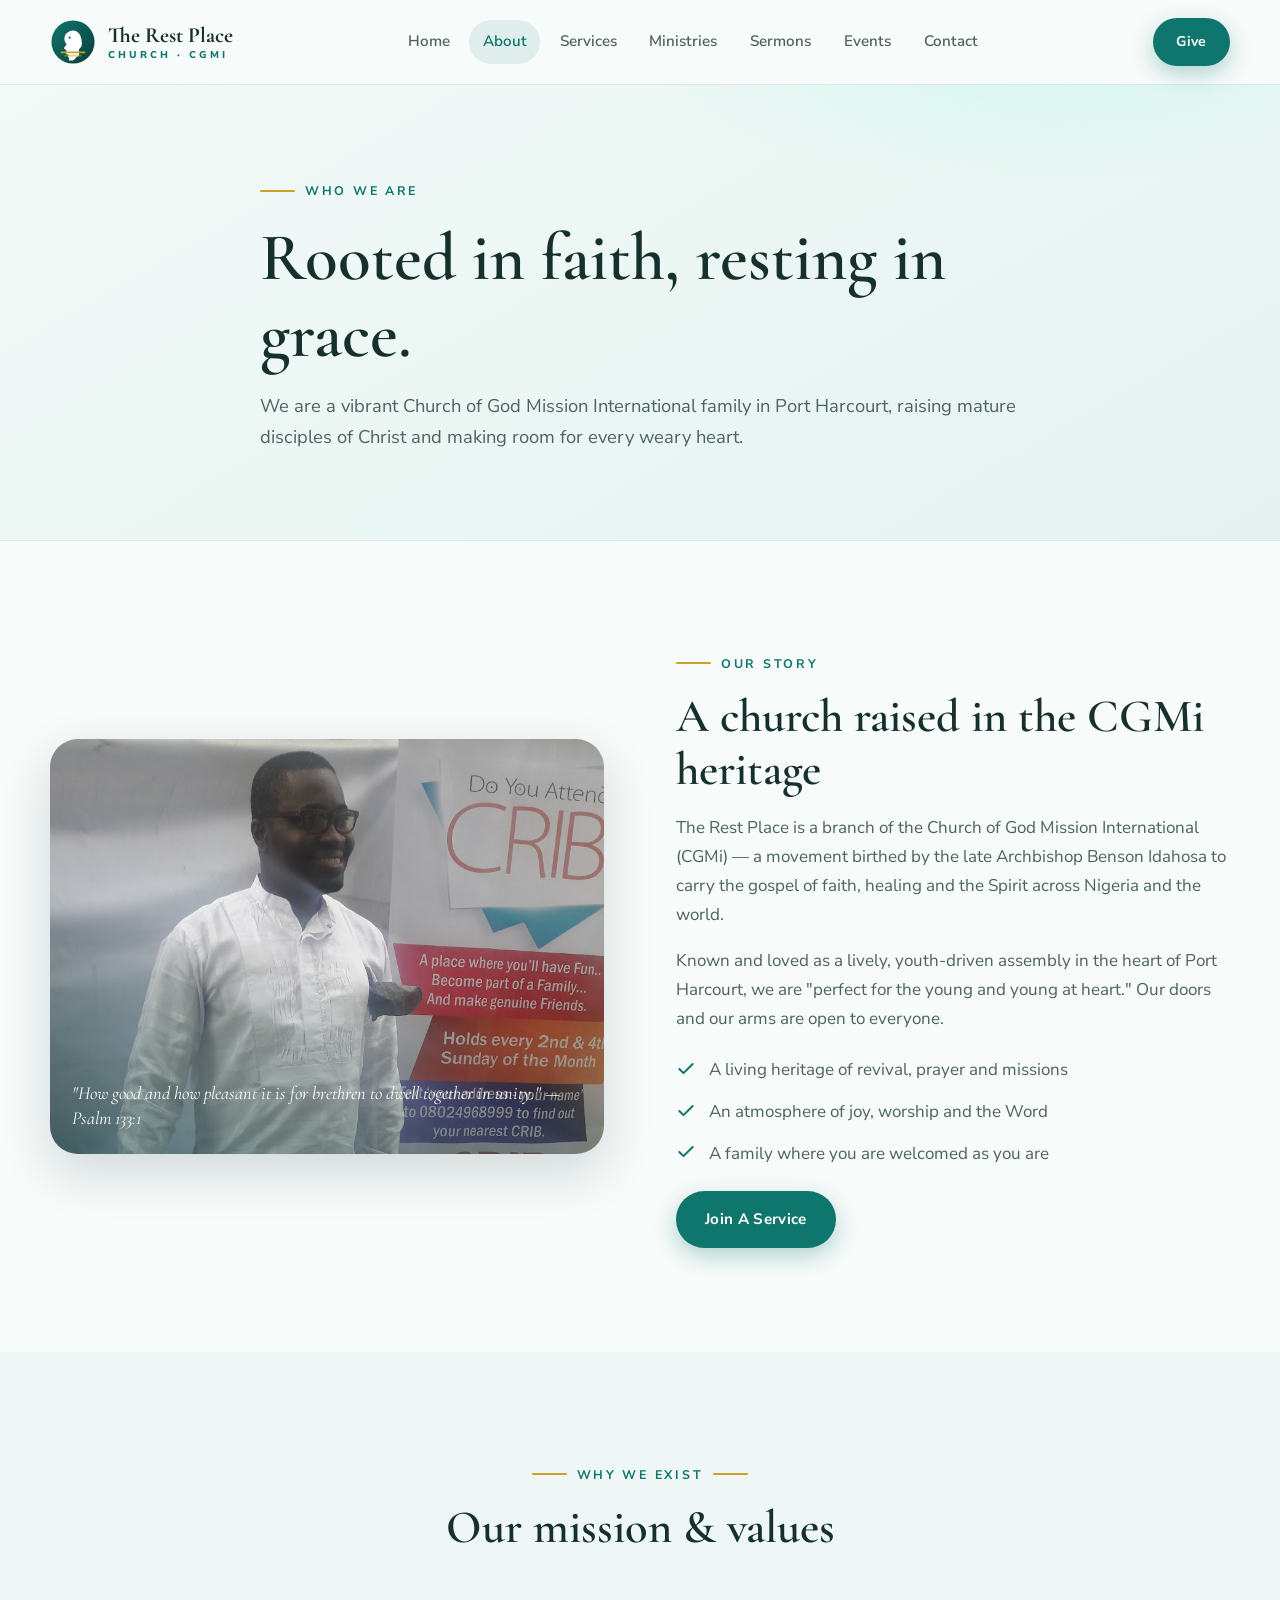
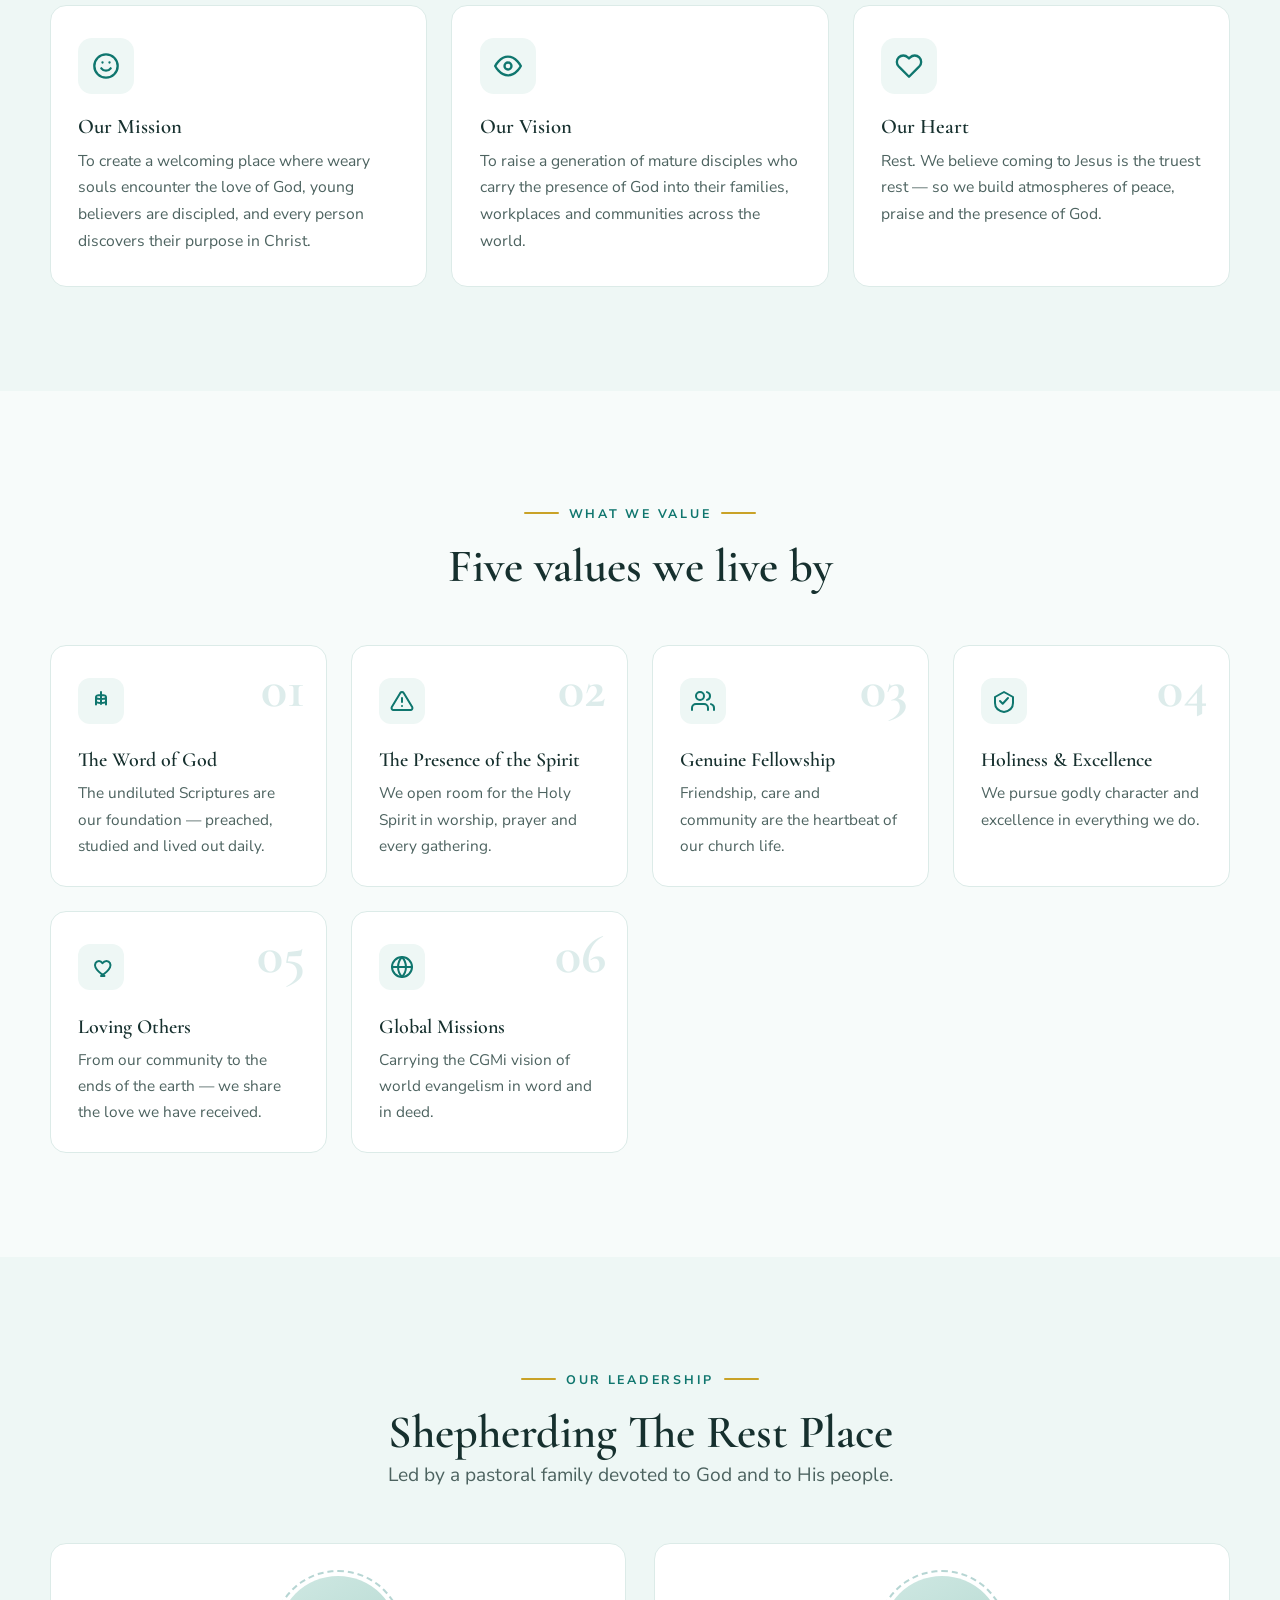
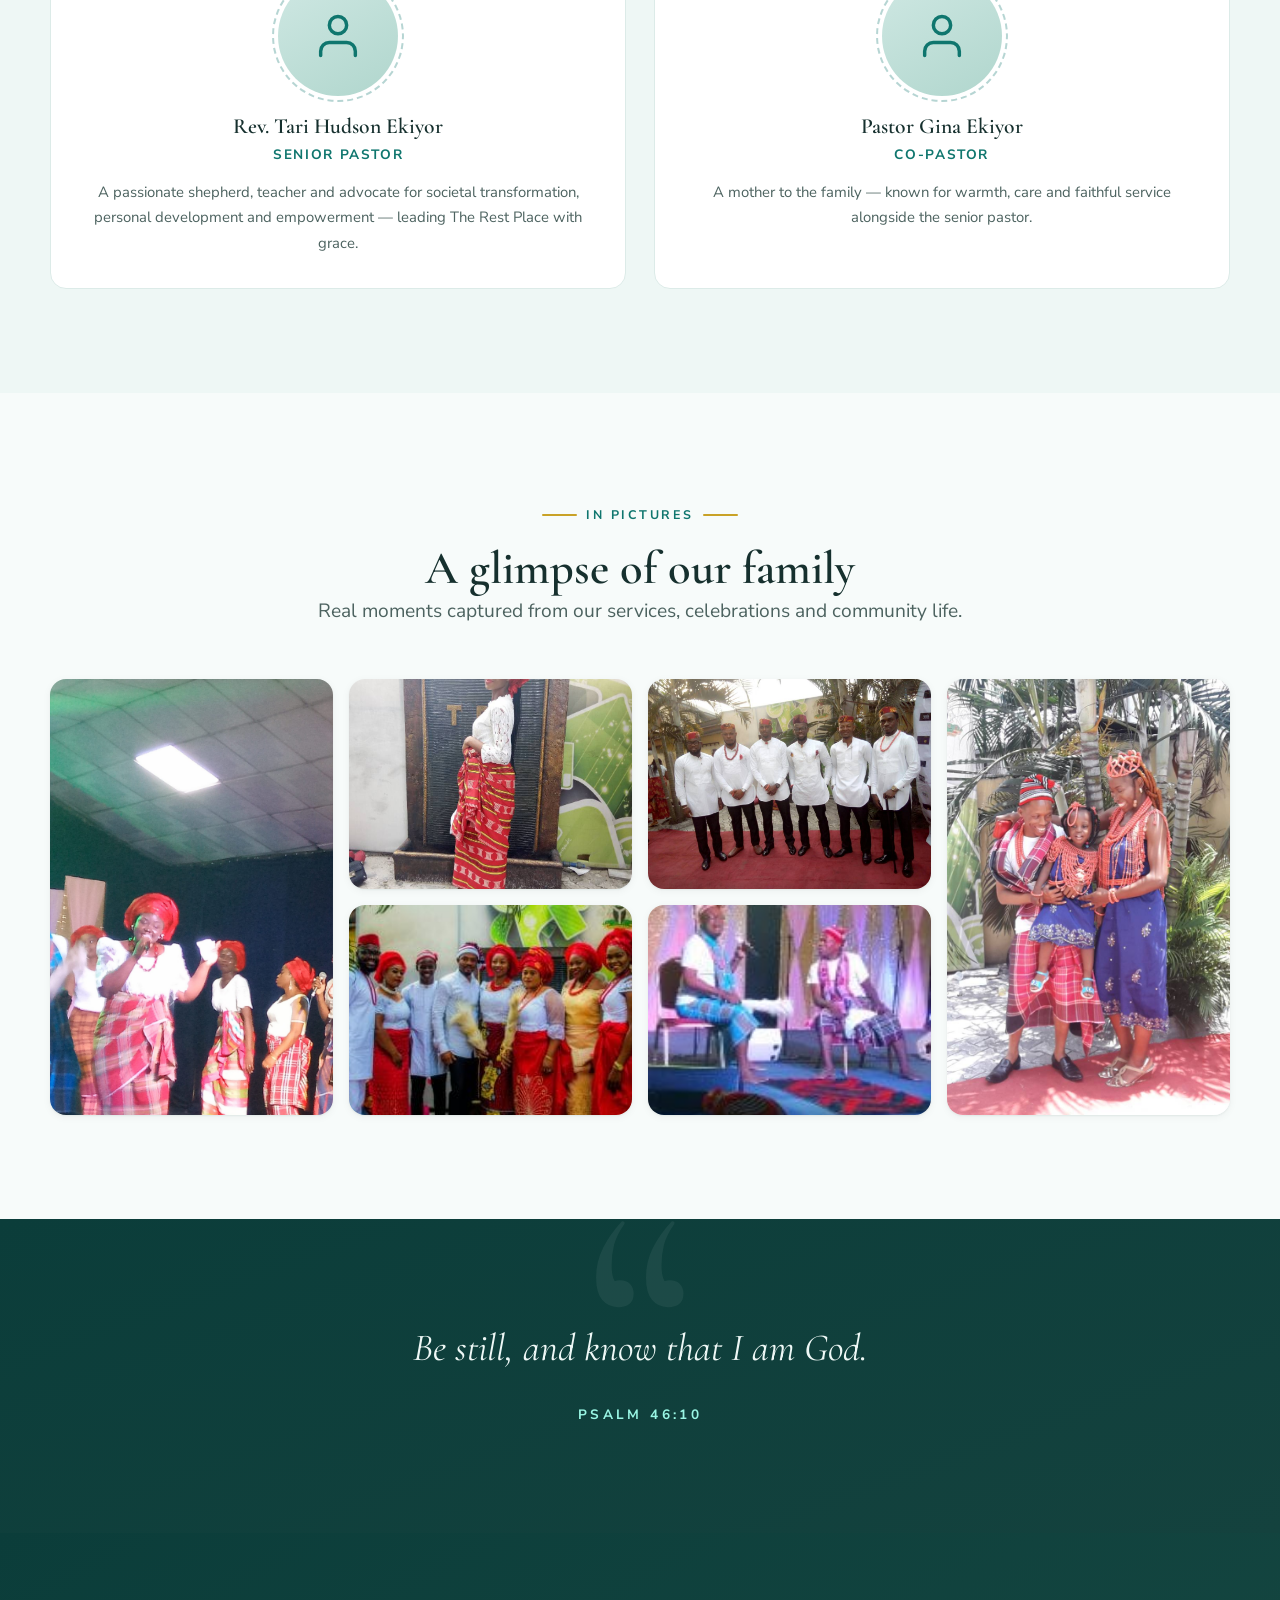
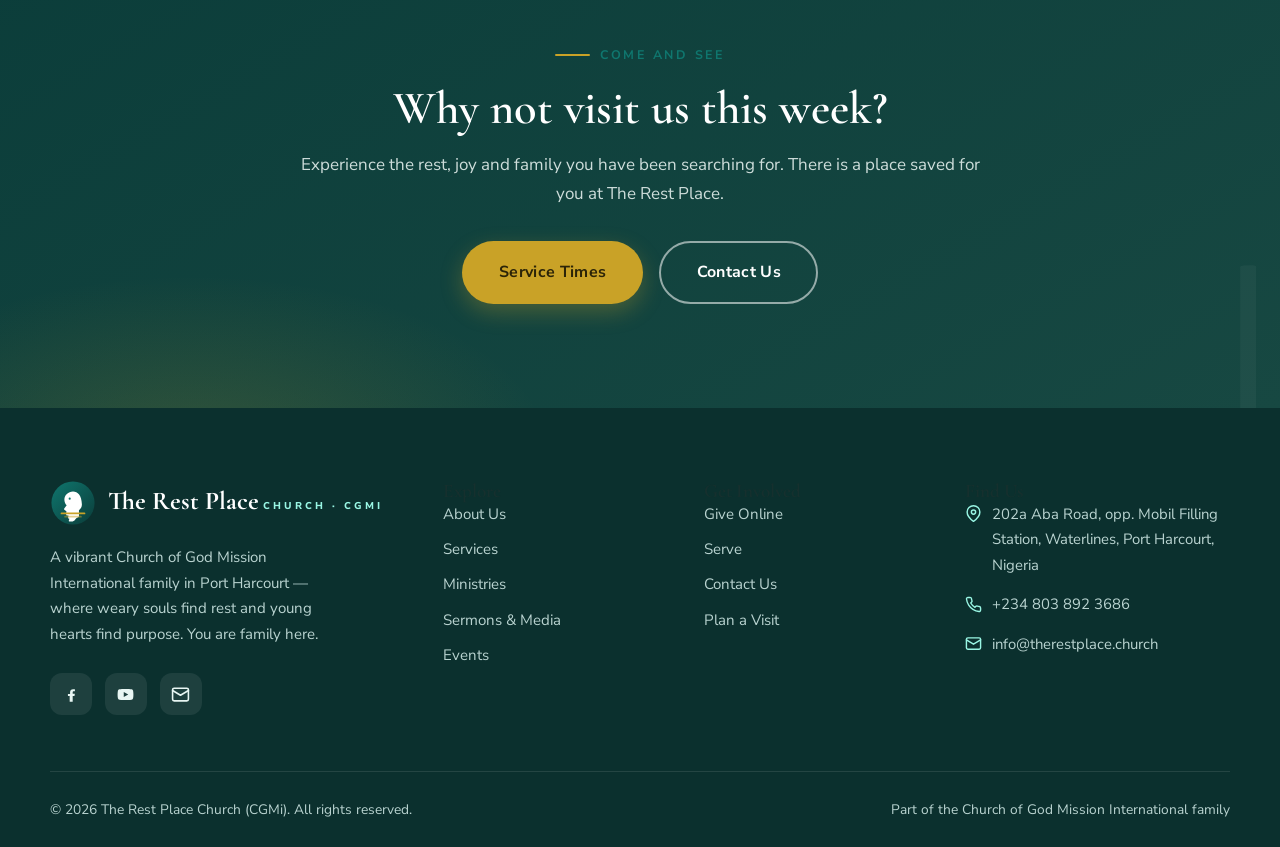
==== about.html @ d6852737 "Initial site for The Rest Place Church (CGMi)" ====
<!DOCTYPE html>
<html lang="en">
<head>
  <meta charset="UTF-8">
  <meta name="viewport" content="width=device-width, initial-scale=1.0">
  <title>About Us | The Rest Place Church · CGMi</title>
  <meta name="description" content="Learn about The Rest Place Church (CGMi) in Port Harcourt — our story, mission, values and pastoral family.">
  <meta name="theme-color" content="#0f766e">
  <link rel="icon" type="image/svg+xml" href="img/logo.svg">
  <link rel="preconnect" href="https://fonts.googleapis.com">
  <link rel="preconnect" href="https://fonts.gstatic.com" crossorigin>
  <link href="https://fonts.googleapis.com/css2?family=Cormorant+Garamond:ital,wght@0,400;0,600;0,700;1,400&family=Nunito+Sans:wght@400;600;700;800&display=swap" rel="stylesheet">
  <link rel="stylesheet" href="css/style.css">
</head>
<body>

<header class="site-header">
  <nav class="nav" aria-label="Main navigation">
    <a class="brand" href="index.html" aria-label="The Rest Place Church – home">
      <img class="brand__mark" src="img/logo.svg" alt="The Rest Place Church logo" width="46" height="46">
      <span class="brand__name">The Rest Place<span class="brand__tag">Church · CGMi</span></span>
    </a>
    <button class="nav__toggle" aria-label="Toggle menu" aria-expanded="false"><span></span><span></span><span></span></button>
    <div class="nav__links">
      <a href="index.html">Home</a>
      <a href="about.html" class="active">About</a>
      <a href="services.html">Services</a>
      <a href="ministries.html">Ministries</a>
      <a href="sermons.html">Sermons</a>
      <a href="events.html">Events</a>
      <a href="contact.html">Contact</a>
    </div>
    <div class="nav__cta">
      <a href="give.html" class="btn btn--primary">Give</a>
    </div>
  </nav>
</header>

<!-- ================= Page hero ================= -->
<section class="page-hero">
  <div class="container page-hero__inner">
    <span class="eyebrow">Who We Are</span>
    <h1>Rooted in faith, resting in grace.</h1>
    <p>We are a vibrant Church of God Mission International family in Port Harcourt, raising mature disciples of Christ and making room for every weary heart.</p>
  </div>
</section>

<!-- ================= Our story ================= -->
<section class="section">
  <div class="container">
    <div class="split">
      <div class="split__media photo" data-reveal>
        <img src="img/gallery/church-6.jpg" alt="The Rest Place Church at worship">
        <p class="split__media-quote">"How good and how pleasant it is for brethren to dwell together in unity." — Psalm 133:1</p>
      </div>
      <div class="split__body" data-reveal>
        <span class="eyebrow">Our Story</span>
        <h2>A church raised in the CGMi heritage</h2>
        <p>The Rest Place is a branch of the Church of God Mission International (CGMi) — a movement birthed by the late Archbishop Benson Idahosa to carry the gospel of faith, healing and the Spirit across Nigeria and the world.</p>
        <p>Known and loved as a lively, youth-driven assembly in the heart of Port Harcourt, we are "perfect for the young and young at heart." Our doors and our arms are open to everyone.</p>
        <ul>
          <li><svg width="20" height="20" viewBox="0 0 24 24" fill="none" stroke="currentColor" stroke-width="2.4" stroke-linecap="round" stroke-linejoin="round"><path d="M20 6L9 17l-5-5"/></svg> A living heritage of revival, prayer and missions</li>
          <li><svg width="20" height="20" viewBox="0 0 24 24" fill="none" stroke="currentColor" stroke-width="2.4" stroke-linecap="round" stroke-linejoin="round"><path d="M20 6L9 17l-5-5"/></svg> An atmosphere of joy, worship and the Word</li>
          <li><svg width="20" height="20" viewBox="0 0 24 24" fill="none" stroke="currentColor" stroke-width="2.4" stroke-linecap="round" stroke-linejoin="round"><path d="M20 6L9 17l-5-5"/></svg> A family where you are welcomed as you are</li>
        </ul>
        <a href="services.html" class="btn btn--primary">Join A Service</a>
      </div>
    </div>
  </div>
</section>

<!-- ================= Mission / Vision ================= -->
<section class="section section--soft">
  <div class="container">
    <div class="section-head" data-reveal>
      <span class="eyebrow">Why We Exist</span>
      <h2>Our mission &amp; values</h2>
    </div>
    <div class="feature-grid">
      <div class="feature-card" data-reveal>
        <div class="feature-card__icon"><svg width="28" height="28" viewBox="0 0 24 24" fill="none" stroke="currentColor" stroke-width="2" stroke-linecap="round" stroke-linejoin="round"><circle cx="12" cy="12" r="10"/><path d="M8 14s1.5 2 4 2 4-2 4-2"/><path d="M9 9h.01M15 9h.01"/></svg></div>
        <h3>Our Mission</h3>
        <p>To create a welcoming place where weary souls encounter the love of God, young believers are discipled, and every person discovers their purpose in Christ.</p>
      </div>
      <div class="feature-card" data-reveal data-delay="80">
        <div class="feature-card__icon"><svg width="28" height="28" viewBox="0 0 24 24" fill="none" stroke="currentColor" stroke-width="2" stroke-linecap="round" stroke-linejoin="round"><path d="M1 12s4-8 11-8 11 8 11 8-4 8-11 8-11-8-11-8z"/><circle cx="12" cy="12" r="3"/></svg></div>
        <h3>Our Vision</h3>
        <p>To raise a generation of mature disciples who carry the presence of God into their families, workplaces and communities across the world.</p>
      </div>
      <div class="feature-card" data-reveal data-delay="160">
        <div class="feature-card__icon"><svg width="28" height="28" viewBox="0 0 24 24" fill="none" stroke="currentColor" stroke-width="2" stroke-linecap="round" stroke-linejoin="round"><path d="M20.8 4.6a5.5 5.5 0 0 0-7.8 0L12 5.6l-1-1a5.5 5.5 0 0 0-7.8 7.8l1 1L12 21.2l7.8-7.8 1-1a5.5 5.5 0 0 0 0-7.8z"/></svg></div>
        <h3>Our Heart</h3>
        <p>Rest. We believe coming to Jesus is the truest rest — so we build atmospheres of peace, praise and the presence of God.</p>
      </div>
    </div>
  </div>
</section>

<!-- ================= Core values ================= -->
<section class="section">
  <div class="container">
    <div class="section-head" data-reveal>
      <span class="eyebrow">What We Value</span>
      <h2>Five values we live by</h2>
    </div>
    <div class="steps">
      <div class="step" data-reveal>
        <span class="step__num">01</span>
        <svg class="step__icon" width="46" height="46" viewBox="0 0 24 24" fill="none" stroke="currentColor" stroke-width="2" stroke-linecap="round" stroke-linejoin="round"><path d="M12 3v12M7 8c0 1.5 2.2 2 5 2s5-.5 5-2M7 8c0-1.5 2.2-2 5-2s5 .5 5 2M7 8v4c0 1.5 2.2 2 5 2s5-.5 5-2V8"/><path d="M7 12v3.5M17 12v3.5"/></svg>
        <h3>The Word of God</h3>
        <p>The undiluted Scriptures are our foundation — preached, studied and lived out daily.</p>
      </div>
      <div class="step" data-reveal data-delay="80">
        <span class="step__num">02</span>
        <svg class="step__icon" width="46" height="46" viewBox="0 0 24 24" fill="none" stroke="currentColor" stroke-width="2" stroke-linecap="round" stroke-linejoin="round"><path d="M10.3 3.9 1.8 18a2 2 0 0 0 1.7 3h17a2 2 0 0 0 1.7-3L13.7 3.9a2 2 0 0 0-3.4 0z"/><path d="M12 9v4M12 17h.01"/></svg>
        <h3>The Presence of the Spirit</h3>
        <p>We open room for the Holy Spirit in worship, prayer and every gathering.</p>
      </div>
      <div class="step" data-reveal data-delay="160">
        <span class="step__num">03</span>
        <svg class="step__icon" width="46" height="46" viewBox="0 0 24 24" fill="none" stroke="currentColor" stroke-width="2" stroke-linecap="round" stroke-linejoin="round"><path d="M17 21v-2a4 4 0 0 0-4-4H5a4 4 0 0 0-4 4v2"/><circle cx="9" cy="7" r="4"/><path d="M23 21v-2a4 4 0 0 0-3-3.87M16 3.13a4 4 0 0 1 0 7.75"/></svg>
        <h3>Genuine Fellowship</h3>
        <p>Friendship, care and community are the heartbeat of our church life.</p>
      </div>
      <div class="step" data-reveal data-delay="240">
        <span class="step__num">04</span>
        <svg class="step__icon" width="46" height="46" viewBox="0 0 24 24" fill="none" stroke="currentColor" stroke-width="2" stroke-linecap="round" stroke-linejoin="round"><path d="M12 3l9 5v6c0 5-4 8-9 9-5-1-9-4-9-9V8z"/><path d="M8 12l2.7 2.7L16 9"/></svg>
        <h3>Holiness &amp; Excellence</h3>
        <p>We pursue godly character and excellence in everything we do.</p>
      </div>
      <div class="step" data-reveal data-delay="320">
        <span class="step__num">05</span>
        <svg class="step__icon" width="46" height="46" viewBox="0 0 24 24" fill="none" stroke="currentColor" stroke-width="2" stroke-linecap="round" stroke-linejoin="round"><path d="M12 21s-7-4.35-9-8.6C1.6 9.3 3.4 6 6.5 6c2 0 3.2 1.1 4 2.2.6-.9 1.8-2.2 3.5-2.2 3.1 0 4.9 3.3 3.5 6.4-2 4.25-9 8.6-9 8.6z" transform="scale(-1 1) translate(-24 0)"/></svg>
        <h3>Loving Others</h3>
        <p>From our community to the ends of the earth — we share the love we have received.</p>
      </div>
      <div class="step" data-reveal data-delay="400">
        <span class="step__num">06</span>
        <svg class="step__icon" width="46" height="46" viewBox="0 0 24 24" fill="none" stroke="currentColor" stroke-width="2" stroke-linecap="round" stroke-linejoin="round"><circle cx="12" cy="12" r="10"/><path d="M2 12h20M12 2a15.3 15.3 0 0 1 4 10 15.3 15.3 0 0 1-4 10 15.3 15.3 0 0 1-4-10 15.3 15.3 0 0 1 4-10z"/></svg>
        <h3>Global Missions</h3>
        <p>Carrying the CGMi vision of world evangelism in word and in deed.</p>
      </div>
    </div>
  </div>
</section>

<!-- ================= Leadership ================= -->
<section class="section section--soft">
  <div class="container">
    <div class="section-head" data-reveal>
      <span class="eyebrow">Our Leadership</span>
      <h2>Shepherding The Rest Place</h2>
      <p class="lead">Led by a pastoral family devoted to God and to His people.</p>
    </div>
    <div class="people-grid">
      <div class="person" data-reveal>
        <div class="person__photo">
          <svg width="52" height="52" viewBox="0 0 24 24" fill="none" stroke="currentColor" stroke-width="1.6" stroke-linecap="round" stroke-linejoin="round"><path d="M20 21v-2a4 4 0 0 0-4-4H8a4 4 0 0 0-4 4v2"/><circle cx="12" cy="7" r="4"/></svg>
        </div>
        <h3>Rev. Tari Hudson Ekiyor</h3>
        <div class="person__role">Senior Pastor</div>
        <p class="person__bio">A passionate shepherd, teacher and advocate for societal transformation, personal development and empowerment — leading The Rest Place with grace.</p>
      </div>
      <div class="person" data-reveal data-delay="100">
        <div class="person__photo">
          <svg width="52" height="52" viewBox="0 0 24 24" fill="none" stroke="currentColor" stroke-width="1.6" stroke-linecap="round" stroke-linejoin="round"><path d="M20 21v-2a4 4 0 0 0-4-4H8a4 4 0 0 0-4 4v2"/><circle cx="12" cy="7" r="4"/></svg>
        </div>
        <h3>Pastor Gina Ekiyor</h3>
        <div class="person__role">Co-Pastor</div>
        <p class="person__bio">A mother to the family — known for warmth, care and faithful service alongside the senior pastor.</p>
      </div>
    </div>
  </div>
</section>

<!-- ================= Gallery ================= -->
<section class="section">
  <div class="container">
    <div class="section-head" data-reveal>
      <span class="eyebrow">In Pictures</span>
      <h2>A glimpse of our family</h2>
      <p class="lead">Real moments captured from our services, celebrations and community life.</p>
    </div>
    <div class="photo-grid">
      <div class="photo-card photo-card--tall" data-reveal>
        <img src="img/gallery/praise-dance-2.jpg" alt="Worship dance during service">
        <span class="photo-card__cap">Dancing before the Lord</span>
        <span class="photo-card__zoom"><svg width="16" height="16" viewBox="0 0 24 24" fill="none" stroke="currentColor" stroke-width="2" stroke-linecap="round" stroke-linejoin="round"><circle cx="11" cy="11" r="8"/><path d="m21 21-4.3-4.3M11 8v6M8 11h6"/></svg></span>
      </div>
      <div class="photo-card" data-reveal data-delay="80">
        <img src="img/gallery/celebrate-attire.jpg" alt="Ladies in colourful cultural attire">
        <span class="photo-card__cap">Culture Sunday</span>
        <span class="photo-card__zoom"><svg width="16" height="16" viewBox="0 0 24 24" fill="none" stroke="currentColor" stroke-width="2" stroke-linecap="round" stroke-linejoin="round"><circle cx="11" cy="11" r="8"/><path d="m21 21-4.3-4.3M11 8v6M8 11h6"/></svg></span>
      </div>
      <div class="photo-card" data-reveal data-delay="160">
        <img src="img/gallery/men-attire-2.jpg" alt="Gentlemen celebrating in traditional outfits">
        <span class="photo-card__cap">Gentlemen of the house</span>
        <span class="photo-card__zoom"><svg width="16" height="16" viewBox="0 0 24 24" fill="none" stroke="currentColor" stroke-width="2" stroke-linecap="round" stroke-linejoin="round"><circle cx="11" cy="11" r="8"/><path d="m21 21-4.3-4.3M11 8v6M8 11h6"/></svg></span>
      </div>
      <div class="photo-card photo-card--tall" data-reveal data-delay="240">
        <img src="img/gallery/worship-joy.jpg" alt="Praise and celebration in the auditorium">
        <span class="photo-card__cap">Praise in the house</span>
        <span class="photo-card__zoom"><svg width="16" height="16" viewBox="0 0 24 24" fill="none" stroke="currentColor" stroke-width="2" stroke-linecap="round" stroke-linejoin="round"><circle cx="11" cy="11" r="8"/><path d="m21 21-4.3-4.3M11 8v6M8 11h6"/></svg></span>
      </div>
      <div class="photo-card" data-reveal data-delay="320">
        <img src="img/gallery/food-1.jpg" alt="Delicious fellowship food">
        <span class="photo-card__cap">Fellowship &amp; food</span>
        <span class="photo-card__zoom"><svg width="16" height="16" viewBox="0 0 24 24" fill="none" stroke="currentColor" stroke-width="2" stroke-linecap="round" stroke-linejoin="round"><circle cx="11" cy="11" r="8"/><path d="m21 21-4.3-4.3M11 8v6M8 11h6"/></svg></span>
      </div>
      <div class="photo-card" data-reveal data-delay="400">
        <img src="img/gallery/dance-3.jpg" alt="A member celebrating in dance">
        <span class="photo-card__cap">Full of joy</span>
        <span class="photo-card__zoom"><svg width="16" height="16" viewBox="0 0 24 24" fill="none" stroke="currentColor" stroke-width="2" stroke-linecap="round" stroke-linejoin="round"><circle cx="11" cy="11" r="8"/><path d="m21 21-4.3-4.3M11 8v6M8 11h6"/></svg></span>
      </div>
    </div>
  </div>
</section>

<!-- ================= Scripture band ================= -->
<section class="section section--dark scripture">
  <div class="container scripture__content" data-reveal>
    <blockquote>Be still, and know that I am God.</blockquote>
    <cite>Psalm 46:10</cite>
  </div>
</section>

<!-- ================= CTA band ================= -->
<section class="section cta-band">
  <div class="container cta-band__inner" data-reveal>
    <span class="eyebrow" style="justify-content:center">Come And See</span>
    <h2>Why not visit us this week?</h2>
    <p>Experience the rest, joy and family you have been searching for. There is a place saved for you at The Rest Place.</p>
    <div class="cta-band__actions">
      <a href="services.html" class="btn btn--accent btn--lg">Service Times</a>
      <a href="contact.html" class="btn btn--ghost-light btn--lg">Contact Us</a>
    </div>
  </div>
</section>

<!-- ================= Footer ================= -->
<footer class="site-footer">
  <div class="container">
    <div class="footer-grid">
      <div class="footer-brand">
        <a class="brand" href="index.html" style="text-decoration:none">
          <img class="brand__mark" src="img/logo.svg" alt="" width="46" height="46">
          <span>
            <span class="footer-brand__name">The Rest Place</span>
            <span class="footer-brand__tag">Church · CGMi</span>
          </span>
        </a>
        <p>A vibrant Church of God Mission International family in Port Harcourt — where weary souls find rest and young hearts find purpose. You are family here.</p>
        <div class="social-row">
          <a class="social-btn" href="https://web.facebook.com/TheRestPlaceCGMi" target="_blank" rel="noopener" aria-label="Facebook">
            <svg width="19" height="19" viewBox="0 0 24 24" fill="currentColor"><path d="M13.5 21v-7h2.3l.4-2.8h-2.7V9.4c0-.8.3-1.4 1.5-1.4h1.3V5.5c-.3 0-1.2-.1-2.3-.1-2.3 0-3.8 1.4-3.8 3.9v2H7.5V14h2.2v7h3.8z"/></svg>
          </a>
          <a class="social-btn" href="https://www.youtube.com/" target="_blank" rel="noopener" aria-label="YouTube">
            <svg width="19" height="19" viewBox="0 0 24 24" fill="currentColor"><path d="M21.6 7.2a2.5 2.5 0 0 0-1.8-1.8C18.2 5 12 5 12 5s-6.2 0-7.8.4A2.5 2.5 0 0 0 2.4 7.2 26 26 0 0 0 2 12a26 26 0 0 0 .4 4.8 2.5 2.5 0 0 0 1.8 1.8c1.6.4 7.8.4 7.8.4s6.2 0 7.8-.4a2.5 2.5 0 0 0 1.8-1.8A26 26 0 0 0 22 12a26 26 0 0 0-.4-4.8zM9.8 15.2V8.8L15.5 12l-5.7 3.2z"/></svg>
          </a>
          <a class="social-btn" href="mailto:info@therestplace.church" aria-label="Email">
            <svg width="19" height="19" viewBox="0 0 24 24" fill="none" stroke="currentColor" stroke-width="2" stroke-linecap="round" stroke-linejoin="round"><rect x="2" y="4" width="20" height="16" rx="2"/><path d="m2 7 10 6 10-6"/></svg>
          </a>
        </div>
      </div>

      <div>
        <h4>Explore</h4>
        <div class="footer-links">
          <a href="about.html">About Us</a>
          <a href="services.html">Services</a>
          <a href="ministries.html">Ministries</a>
          <a href="sermons.html">Sermons &amp; Media</a>
          <a href="events.html">Events</a>
        </div>
      </div>

      <div>
        <h4>Get Involved</h4>
        <div class="footer-links">
          <a href="give.html">Give Online</a>
          <a href="ministries.html">Serve</a>
          <a href="contact.html">Contact Us</a>
          <a href="services.html">Plan a Visit</a>
        </div>
      </div>

      <div>
        <h4>Find Us</h4>
        <ul class="footer-contact">
          <li><svg width="17" height="17" viewBox="0 0 24 24" fill="none" stroke="currentColor" stroke-width="2" stroke-linecap="round" stroke-linejoin="round"><path d="M21 10c0 7-9 13-9 13s-9-6-9-13a9 9 0 0 1 18 0z"/><circle cx="12" cy="10" r="3"/></svg>202a Aba Road, opp. Mobil Filling Station, Waterlines, Port Harcourt, Nigeria</li>
          <li><svg width="17" height="17" viewBox="0 0 24 24" fill="none" stroke="currentColor" stroke-width="2" stroke-linecap="round" stroke-linejoin="round"><path d="M22 16.92v3a2 2 0 0 1-2.18 2 19.79 19.79 0 0 1-8.63-3.07 19.5 19.5 0 0 1-6-6 19.79 19.79 0 0 1-3.07-8.67A2 2 0 0 1 4.11 2h3a2 2 0 0 1 2 1.72c.13.96.36 1.9.7 2.81a2 2 0 0 1-.45 2.11L8.09 9.91a16 16 0 0 0 6 6l1.27-1.27a2 2 0 0 1 2.11-.45c.91.34 1.85.57 2.81.7A2 2 0 0 1 22 16.92z"/></svg>+234 803 892 3686</li>
          <li><svg width="17" height="17" viewBox="0 0 24 24" fill="none" stroke="currentColor" stroke-width="2" stroke-linecap="round" stroke-linejoin="round"><rect x="2" y="4" width="20" height="16" rx="2"/><path d="m2 7 10 6 10-6"/></svg>info@therestplace.church</li>
        </ul>
      </div>
    </div>

    <div class="footer-bottom">
      <span>&copy; 2026 The Rest Place Church (CGMi). All rights reserved.</span>
      <span>Part of the Church of God Mission International family</span>
    </div>
  </div>
</footer>

<script src="js/main.js"></script>
</body>
</html>
---- css/style.css ----
/* ==========================================================================
   The Rest Place Church - CGMi
   Serene & Modern Design System
   ========================================================================== */

:root {
  --clr-primary: #0f766e;
  --clr-primary-dark: #115e59;
  --clr-primary-deep: #0b3d3a;
  --clr-primary-light: #99f6e4;
  --clr-accent: #c9a227;
  --clr-accent-soft: #f5e9c8;
  --clr-bg: #f7fbfa;
  --clr-surface: #ffffff;
  --clr-surface-soft: #eef7f5;
  --clr-ink: #16302e;
  --clr-ink-soft: #4d6360;
  --clr-ink-faint: #7c918e;
  --clr-line: #dcebe8;

  --font-serif: "Cormorant Garamond", Georgia, "Times New Roman", serif;
  --font-sans: "Nunito Sans", "Segoe UI", Arial, Helvetica, sans-serif;

  --radius-sm: 8px;
  --radius: 16px;
  --radius-lg: 28px;

  --shadow-sm: 0 1px 2px rgba(15, 46, 42, 0.06), 0 2px 8px rgba(15, 46, 42, 0.05);
  --shadow: 0 6px 24px rgba(15, 46, 42, 0.08);
  --shadow-lg: 0 18px 50px rgba(15, 46, 42, 0.16);

  --container: 1180px;
  --gutter: clamp(1.25rem, 4vw, 2.5rem);
}

/* ---------- Reset ---------- */
*,
*::before,
*::after {
  box-sizing: border-box;
  margin: 0;
  padding: 0;
}

html {
  scroll-behavior: smooth;
  scroll-padding-top: 96px;
}

body {
  font-family: var(--font-sans);
  color: var(--clr-ink);
  background: var(--clr-bg);
  line-height: 1.7;
  font-size: 1.0625rem;
  -webkit-font-smoothing: antialiased;
}

img {
  max-width: 100%;
  display: block;
}

a {
  color: var(--clr-primary);
  text-decoration: none;
  transition: color 0.2s ease;
}

a:hover {
  color: var(--clr-primary-dark);
}

ul {
  list-style: none;
}

button {
  font-family: inherit;
  cursor: pointer;
}

/* ---------- Typography ---------- */
h1, h2, h3, h4 {
  font-family: var(--font-serif);
  font-weight: 600;
  line-height: 1.15;
  color: var(--clr-ink);
}

h1 { font-size: clamp(2.6rem, 6vw, 4.2rem); }
h2 { font-size: clamp(2rem, 4vw, 2.9rem); }
h3 { font-size: clamp(1.35rem, 2.4vw, 1.7rem); }
h4 { font-size: 1.2rem; }

.lead {
  font-size: 1.2rem;
  color: var(--clr-ink-soft);
}

.eyebrow {
  display: inline-flex;
  align-items: center;
  gap: 0.6rem;
  text-transform: uppercase;
  letter-spacing: 0.22em;
  font-size: 0.78rem;
  font-weight: 700;
  color: var(--clr-primary);
  margin-bottom: 1rem;
}

.eyebrow::before {
  content: "";
  width: 2.2rem;
  height: 2px;
  background: var(--clr-accent);
  border-radius: 2px;
}

.section {
  padding: clamp(4rem, 9vw, 6.5rem) 0;
}

.section--soft {
  background: var(--clr-surface-soft);
}

.section--dark {
  background: linear-gradient(160deg, var(--clr-primary-deep), #14423e);
  color: #e8f6f3;
}

.container {
  width: min(var(--container), 100% - var(--gutter) * 2);
  margin-inline: auto;
}

.section-head {
  max-width: 720px;
  margin: 0 auto 3.2rem;
  text-align: center;
}

.section-head .eyebrow {
  justify-content: center;
}

.section-head .eyebrow::before,
.section-head .eyebrow::after {
  content: "";
  width: 2.2rem;
  height: 2px;
  background: var(--clr-accent);
  border-radius: 2px;
}

.section--dark .section-head p,
.section--dark h2 { color: #eef8f6; }

.text-center { text-align: center; }
.mt-1 { margin-top: 0.5rem; }
.mt-2 { margin-top: 1.25rem; }
.mt-3 { margin-top: 2rem; }
.mb-2 { margin-bottom: 1.25rem; }

/* ---------- Buttons ---------- */
.btn {
  display: inline-flex;
  align-items: center;
  justify-content: center;
  gap: 0.55rem;
  padding: 0.85rem 1.7rem;
  border-radius: 999px;
  font-weight: 700;
  font-size: 0.95rem;
  letter-spacing: 0.02em;
  border: 2px solid transparent;
  transition: transform 0.2s ease, box-shadow 0.2s ease, background 0.2s ease, color 0.2s ease;
  white-space: nowrap;
}

.btn:active { transform: translateY(1px); }

.btn--primary {
  background: var(--clr-primary);
  color: #fff;
  box-shadow: 0 8px 22px rgba(15, 118, 110, 0.3);
}

.btn--primary:hover {
  background: var(--clr-primary-dark);
  color: #fff;
  transform: translateY(-2px);
  box-shadow: 0 12px 28px rgba(15, 118, 110, 0.38);
}

.btn--accent {
  background: var(--clr-accent);
  color: #2b2408;
  box-shadow: 0 8px 22px rgba(201, 162, 39, 0.3);
}

.btn--accent:hover {
  background: #b8951f;
  color: #2b2408;
  transform: translateY(-2px);
}

.btn--ghost {
  background: transparent;
  color: var(--clr-primary);
  border-color: var(--clr-primary);
}

.btn--ghost:hover {
  background: var(--clr-primary);
  color: #fff;
  transform: translateY(-2px);
}

.btn--ghost-light {
  background: transparent;
  color: #fff;
  border-color: rgba(255, 255, 255, 0.55);
}

.btn--ghost-light:hover {
  background: #fff;
  color: var(--clr-primary-deep);
  transform: translateY(-2px);
}

.btn--light {
  background: #fff;
  color: var(--clr-primary-deep);
  box-shadow: 0 8px 24px rgba(0, 0, 0, 0.18);
}

.btn--light:hover { transform: translateY(-2px); }

.btn--lg { padding: 1rem 2.2rem; font-size: 1rem; }

/* ==========================================================================
   Header & Navigation
   ========================================================================== */
.site-header {
  position: sticky;
  top: 0;
  z-index: 100;
  background: rgba(247, 251, 250, 0.92);
  backdrop-filter: blur(12px);
  border-bottom: 1px solid var(--clr-line);
  transition: box-shadow 0.25s ease;
}

.site-header.is-scrolled {
  box-shadow: var(--shadow-sm);
}

.nav {
  width: min(var(--container), 100% - var(--gutter) * 2);
  margin-inline: auto;
  display: flex;
  align-items: center;
  justify-content: space-between;
  gap: 1.5rem;
  height: 84px;
}

.brand {
  display: flex;
  align-items: center;
  gap: 0.75rem;
}

.brand__mark {
  width: 46px;
  height: 46px;
  flex-shrink: 0;
}

.brand__name {
  font-family: var(--font-serif);
  font-size: 1.35rem;
  font-weight: 700;
  line-height: 1.05;
  color: var(--clr-ink);
}

.brand__tag {
  display: block;
  font-family: var(--font-sans);
  font-size: 0.62rem;
  font-weight: 800;
  letter-spacing: 0.3em;
  text-transform: uppercase;
  color: var(--clr-primary);
  margin-top: 0.2rem;
}

.nav__links {
  display: flex;
  align-items: center;
  gap: 0.35rem;
}

.nav__links a {
  padding: 0.55rem 0.85rem;
  border-radius: 999px;
  font-weight: 600;
  font-size: 0.95rem;
  color: var(--clr-ink-soft);
}

.nav__links a:hover {
  color: var(--clr-primary);
  background: var(--clr-surface-soft);
}

.nav__links a.active {
  color: var(--clr-primary);
  background: rgba(15, 118, 110, 0.1);
}

.nav__cta {
  display: flex;
  align-items: center;
  gap: 0.9rem;
}

.nav__cta .btn { padding: 0.65rem 1.35rem; font-size: 0.88rem; }

.nav__toggle {
  display: none;
  flex-direction: column;
  justify-content: center;
  gap: 5px;
  width: 44px;
  height: 44px;
  border: 1px solid var(--clr-line);
  border-radius: 10px;
  background: var(--clr-surface);
  align-items: center;
}

.nav__toggle span {
  display: block;
  width: 20px;
  height: 2px;
  background: var(--clr-ink);
  border-radius: 2px;
  transition: transform 0.25s ease, opacity 0.25s ease;
}

.nav__toggle.is-open span:nth-child(1) { transform: translateY(7px) rotate(45deg); }
.nav__toggle.is-open span:nth-child(2) { opacity: 0; }
.nav__toggle.is-open span:nth-child(3) { transform: translateY(-7px) rotate(-45deg); }

/* ==========================================================================
   Hero
   ========================================================================== */
.hero {
  position: relative;
  background:
    radial-gradient(1000px 500px at 85% -10%, rgba(153, 246, 228, 0.35), transparent 60%),
    linear-gradient(150deg, #f3faf8 0%, #eaf6f3 55%, #e2f0ee 100%);
  overflow: hidden;
}

.hero__inner {
  display: grid;
  grid-template-columns: 1.1fr 0.9fr;
  gap: clamp(2rem, 6vw, 4rem);
  align-items: center;
  padding: clamp(3.5rem, 9vw, 6.5rem) 0;
}

.hero__ornament {
  position: absolute;
  border: 2px solid rgba(15, 118, 110, 0.12);
  border-radius: 50%;
  pointer-events: none;
}

.hero__ornament--a {
  width: 420px;
  height: 420px;
  right: -140px;
  top: -140px;
}

.hero__ornament--b {
  width: 240px;
  height: 240px;
  right: 12%;
  bottom: -90px;
}

.hero h1 {
  margin: 0.25rem 0 1.2rem;
  color: var(--clr-ink);
}

.hero h1 em {
  font-style: normal;
  color: var(--clr-primary);
}

.hero__lead {
  max-width: 540px;
  font-size: 1.2rem;
  color: var(--clr-ink-soft);
  margin-bottom: 2rem;
}

.hero__actions {
  display: flex;
  flex-wrap: wrap;
  gap: 1rem;
  margin-bottom: 2.6rem;
}

.hero__verse {
  display: inline-flex;
  align-items: center;
  gap: 0.7rem;
  color: var(--clr-ink-faint);
  font-size: 0.9rem;
  font-style: italic;
}

.hero__verse svg { flex-shrink: 0; }

.hero__visual {
  position: relative;
}

.hero__card {
  background: var(--clr-surface);
  border-radius: var(--radius-lg);
  box-shadow: var(--shadow-lg);
  padding: clamp(1.5rem, 4vw, 2.5rem);
  position: relative;
  overflow: hidden;
}

.hero__card::before {
  content: "";
  position: absolute;
  inset: 0 0 auto 0;
  height: 6px;
  background: linear-gradient(90deg, var(--clr-primary), var(--clr-accent));
}

.hero__card-head {
  display: flex;
  align-items: center;
  justify-content: space-between;
  gap: 1rem;
  margin-bottom: 1.4rem;
}

.hero__card-title {
  font-size: 0.8rem;
  font-weight: 800;
  text-transform: uppercase;
  letter-spacing: 0.18em;
  color: var(--clr-ink-faint);
}

.hero__date-badge {
  font-size: 0.8rem;
  font-weight: 800;
  color: var(--clr-primary);
  background: var(--clr-surface-soft);
  border-radius: 999px;
  padding: 0.35rem 0.8rem;
}

.service-row {
  display: flex;
  align-items: center;
  justify-content: space-between;
  gap: 1rem;
  padding: 1rem 0;
  border-bottom: 1px dashed var(--clr-line);
}

.service-row:last-child { border-bottom: none; }

.service-row__time {
  font-family: var(--font-serif);
  font-size: 1.55rem;
  font-weight: 700;
  color: var(--clr-primary);
  line-height: 1;
  white-space: nowrap;
}

.service-row__label {
  font-weight: 700;
  font-size: 0.98rem;
}

.service-row__sub {
  font-size: 0.82rem;
  color: var(--clr-ink-faint);
}

.hero__card-cta {
  margin-top: 1.6rem;
}

.hero__float {
  position: absolute;
  background: #fff;
  border-radius: var(--radius);
  box-shadow: var(--shadow-lg);
  padding: 0.9rem 1.3rem;
  display: flex;
  align-items: center;
  gap: 0.8rem;
  font-size: 0.9rem;
  font-weight: 700;
  color: var(--clr-ink);
  animation: floaty 5s ease-in-out infinite;
}

.hero__float--welcome {
  bottom: -24px;
  left: -28px;
  animation-delay: 0.6s;
}

.hero__float--peace {
  top: 12%;
  right: -22px;
  animation-delay: 1.4s;
}

.hero__float svg {
  width: 30px;
  height: 30px;
  padding: 6px;
  border-radius: 50%;
  background: var(--clr-accent-soft);
  color: var(--clr-accent);
}

@keyframes floaty {
  0%, 100% { transform: translateY(0); }
  50% { transform: translateY(-10px); }
}

/* ==========================================================================
   Feature cards / icons
   ========================================================================== */
.feature-grid {
  display: grid;
  grid-template-columns: repeat(auto-fit, minmax(240px, 1fr));
  gap: 1.5rem;
}

.feature-card {
  background: var(--clr-surface);
  border: 1px solid var(--clr-line);
  border-radius: var(--radius);
  padding: 2rem 1.7rem;
  transition: transform 0.25s ease, box-shadow 0.25s ease, border-color 0.25s ease;
}

.feature-card:hover {
  transform: translateY(-6px);
  box-shadow: var(--shadow);
  border-color: rgba(15, 118, 110, 0.35);
}

.feature-card__icon {
  width: 56px;
  height: 56px;
  border-radius: 14px;
  display: grid;
  place-items: center;
  background: var(--clr-surface-soft);
  color: var(--clr-primary);
  margin-bottom: 1.3rem;
}

.feature-card h3 {
  margin-bottom: 0.55rem;
  font-size: 1.3rem;
}

.feature-card p {
  color: var(--clr-ink-soft);
  font-size: 0.98rem;
}

.feature-card__link {
  display: inline-flex;
  align-items: center;
  gap: 0.35rem;
  margin-top: 1rem;
  font-weight: 700;
  font-size: 0.9rem;
}

.feature-card__link svg {
  transition: transform 0.2s ease;
}

.feature-card__link:hover svg { transform: translateX(4px); }

/* ==========================================================================
   Split feature (image + text)
   ========================================================================== */
.split {
  display: grid;
  grid-template-columns: 1fr 1fr;
  gap: clamp(2rem, 6vw, 4.5rem);
  align-items: center;
}

.split--reverse .split__media { order: 2; }

.split__media {
  position: relative;
  border-radius: var(--radius-lg);
  overflow: hidden;
  box-shadow: var(--shadow-lg);
  aspect-ratio: 4 / 3;
  background: linear-gradient(150deg, #cfe8e3, #b7dbd3);
  display: grid;
  place-items: center;
}

.split__media::after {
  content: "";
  position: absolute;
  inset: 0;
  background: linear-gradient(200deg, rgba(11, 61, 58, 0) 40%, rgba(11, 61, 58, 0.45));
}

.split__media img,
.split__media svg {
  width: 100%;
  height: 100%;
  object-fit: cover;
}

.split__media-quote {
  position: absolute;
  bottom: 1.4rem;
  left: 1.4rem;
  right: 1.4rem;
  z-index: 2;
  color: #fff;
  font-family: var(--font-serif);
  font-size: 1.15rem;
  font-style: italic;
  line-height: 1.4;
}

.split__body h2 { margin-bottom: 1.1rem; }

.split__body p {
  color: var(--clr-ink-soft);
  margin-bottom: 1.1rem;
}

.split__body ul {
  margin: 1.4rem 0;
  display: grid;
  gap: 0.8rem;
}

.split__body li {
  display: flex;
  gap: 0.8rem;
  align-items: flex-start;
  color: var(--clr-ink-soft);
}

.split__body li svg {
  flex-shrink: 0;
  margin-top: 0.15rem;
  color: var(--clr-primary);
}

/* ==========================================================================
   Scripture band
   ========================================================================== */
.scripture {
  position: relative;
  color: #eef8f6;
  text-align: center;
  overflow: hidden;
}

.scripture__content {
  max-width: 820px;
  margin-inline: auto;
  position: relative;
  z-index: 2;
}

.scripture blockquote {
  font-family: var(--font-serif);
  font-size: clamp(1.6rem, 3.6vw, 2.4rem);
  font-style: italic;
  line-height: 1.35;
  margin-bottom: 1.6rem;
}

.scripture cite {
  font-family: var(--font-sans);
  font-style: normal;
  font-weight: 700;
  text-transform: uppercase;
  letter-spacing: 0.25em;
  font-size: 0.85rem;
  color: var(--clr-primary-light);
}

.scripture::before {
  content: "\201C";
  position: absolute;
  top: -60px;
  left: 50%;
  transform: translateX(-50%);
  font-family: var(--font-serif);
  font-size: 340px;
  color: rgba(255, 255, 255, 0.06);
  line-height: 1;
  pointer-events: none;
}

/* ==========================================================================
   Cards (events, sermons, ministries)
   ========================================================================== */
.card-grid {
  display: grid;
  grid-template-columns: repeat(auto-fill, minmax(300px, 1fr));
  gap: 1.7rem;
}

.card {
  background: var(--clr-surface);
  border: 1px solid var(--clr-line);
  border-radius: var(--radius);
  overflow: hidden;
  display: flex;
  flex-direction: column;
  transition: transform 0.25s ease, box-shadow 0.25s ease;
}

.card:hover {
  transform: translateY(-6px);
  box-shadow: var(--shadow);
}

.card__media {
  aspect-ratio: 16 / 9;
  display: grid;
  place-items: center;
  position: relative;
  overflow: hidden;
}

.card__media svg {
  width: 100%;
  height: 100%;
  object-fit: cover;
}

.card__body {
  padding: 1.7rem 1.7rem 2rem;
  display: flex;
  flex-direction: column;
  flex: 1;
}

.card__tag {
  align-self: flex-start;
  background: var(--clr-accent-soft);
  color: #8a6d12;
  font-size: 0.72rem;
  font-weight: 800;
  text-transform: uppercase;
  letter-spacing: 0.12em;
  padding: 0.3rem 0.75rem;
  border-radius: 999px;
  margin-bottom: 0.9rem;
}

.card h3 {
  font-size: 1.35rem;
  margin-bottom: 0.55rem;
}

.card p {
  color: var(--clr-ink-soft);
  font-size: 0.96rem;
}

.card__meta {
  display: flex;
  flex-wrap: wrap;
  gap: 0.9rem;
  margin-top: 1.2rem;
  font-size: 0.83rem;
  color: var(--clr-ink-faint);
}

.card__meta span {
  display: inline-flex;
  align-items: center;
  gap: 0.35rem;
}

.card__cta {
  margin-top: auto;
  padding-top: 1.4rem;
}

/* Date block */
.date-block {
  position: absolute;
  top: 1rem;
  left: 1rem;
  z-index: 2;
  background: #fff;
  border-radius: 12px;
  padding: 0.5rem 0.9rem;
  text-align: center;
  box-shadow: var(--shadow);
  line-height: 1.1;
}

.date-block__day {
  font-family: var(--font-serif);
  font-size: 1.6rem;
  font-weight: 700;
  color: var(--clr-primary);
}

.date-block__mon {
  font-size: 0.68rem;
  font-weight: 800;
  text-transform: uppercase;
  letter-spacing: 0.12em;
  color: var(--clr-ink-faint);
}

/* ==========================================================================
   Service times (page)
   ========================================================================== */
.service-times {
  display: grid;
  grid-template-columns: repeat(auto-fit, minmax(280px, 1fr));
  gap: 1.7rem;
}

.time-card {
  background: var(--clr-surface);
  border: 1px solid var(--clr-line);
  border-radius: var(--radius);
  padding: 2.2rem 2rem;
  text-align: center;
  transition: transform 0.25s ease, box-shadow 0.25s ease;
  position: relative;
  overflow: hidden;
}

.time-card::before {
  content: "";
  position: absolute;
  inset: 0 0 auto 0;
  height: 5px;
  background: linear-gradient(90deg, var(--clr-primary), var(--clr-accent));
  opacity: 0;
  transition: opacity 0.25s ease;
}

.time-card:hover {
  transform: translateY(-6px);
  box-shadow: var(--shadow);
}

.time-card:hover::before { opacity: 1; }

.time-card.is-featured {
  border-color: rgba(15, 118, 110, 0.4);
  box-shadow: var(--shadow);
}

.time-card.is-featured::before { opacity: 1; }

.time-card__day {
  font-family: var(--font-serif);
  font-size: 1.8rem;
  font-weight: 700;
  color: var(--clr-primary);
}

.time-card__time {
  font-size: 1.05rem;
  font-weight: 700;
  margin: 0.4rem 0 0.9rem;
}

.time-card__desc {
  font-size: 0.93rem;
  color: var(--clr-ink-soft);
}

.time-card__icon {
  width: 60px;
  height: 60px;
  margin: 0 auto 1.3rem;
  border-radius: 50%;
  background: var(--clr-surface-soft);
  color: var(--clr-primary);
  display: grid;
  place-items: center;
}

/* ==========================================================================
   Process / steps
   ========================================================================== */
.steps {
  display: grid;
  grid-template-columns: repeat(auto-fit, minmax(240px, 1fr));
  gap: 1.5rem;
  counter-reset: step;
}

.step {
  position: relative;
  padding: 2rem 1.7rem 1.7rem;
  background: var(--clr-surface);
  border: 1px solid var(--clr-line);
  border-radius: var(--radius);
}

.step__num {
  font-family: var(--font-serif);
  font-size: 3.4rem;
  font-weight: 700;
  line-height: 1;
  color: rgba(15, 118, 110, 0.14);
  position: absolute;
  top: 1rem;
  right: 1.3rem;
}

.step h3 { margin-bottom: 0.5rem; font-size: 1.25rem; }

.step p { color: var(--clr-ink-soft); font-size: 0.96rem; }

.step svg.step__icon {
  width: 46px;
  height: 46px;
  padding: 11px;
  background: var(--clr-surface-soft);
  color: var(--clr-primary);
  border-radius: 12px;
  margin-bottom: 1rem;
}

/* ==========================================================================
   Stats
   ========================================================================== */
.stats {
  display: grid;
  grid-template-columns: repeat(auto-fit, minmax(180px, 1fr));
  gap: 2rem;
  text-align: center;
}

.stat__num {
  font-family: var(--font-serif);
  font-size: 3rem;
  font-weight: 700;
  color: #fff;
  line-height: 1;
}

.stat__num span { color: var(--clr-accent); }

.stat__label {
  margin-top: 0.5rem;
  font-size: 0.85rem;
  text-transform: uppercase;
  letter-spacing: 0.16em;
  font-weight: 700;
  color: rgba(238, 248, 246, 0.75);
}

/* ==========================================================================
   Give / donation panel
   ========================================================================== */
.give-grid {
  display: grid;
  grid-template-columns: repeat(auto-fit, minmax(260px, 1fr));
  gap: 1.7rem;
  align-items: start;
}

.give-panel {
  background: var(--clr-surface);
  border: 1px solid var(--clr-line);
  border-radius: var(--radius);
  padding: 2.2rem 2rem;
}

.give-panel--accent {
  background: linear-gradient(160deg, var(--clr-primary-deep), #164a45);
  border: none;
  color: #eef8f6;
}

.give-panel--accent h3 { color: #fff; }

.give-panel__icon {
  width: 54px;
  height: 54px;
  border-radius: 14px;
  display: grid;
  place-items: center;
  background: var(--clr-accent-soft);
  color: var(--clr-accent);
  margin-bottom: 1.3rem;
}

.give-panel--accent .give-panel__icon {
  background: rgba(255, 255, 255, 0.12);
  color: var(--clr-primary-light);
}

.give-panel h3 { margin-bottom: 0.7rem; }

.give-panel p { color: var(--clr-ink-soft); font-size: 0.97rem; margin-bottom: 1.2rem; }
.give-panel--accent p { color: rgba(238, 248, 246, 0.85); }

.bank-row {
  display: flex;
  justify-content: space-between;
  gap: 1rem;
  padding: 0.85rem 0;
  border-bottom: 1px dashed var(--clr-line);
  font-size: 0.95rem;
}

.bank-row:last-child { border-bottom: none; }

.bank-row__label { color: var(--clr-ink-faint); font-size: 0.85rem; font-weight: 700; text-transform: uppercase; letter-spacing: 0.08em; }

.bank-row__value { font-weight: 700; text-align: right; }

.amounts {
  display: grid;
  grid-template-columns: repeat(4, 1fr);
  gap: 0.6rem;
  margin: 1.3rem 0 1.5rem;
}

.amount-btn {
  padding: 0.7rem 0;
  border: 1.5px solid var(--clr-line);
  background: var(--clr-surface);
  border-radius: 10px;
  font-weight: 800;
  font-size: 0.92rem;
  color: var(--clr-ink);
  transition: all 0.2s ease;
}

.amount-btn:hover,
.amount-btn.is-active {
  border-color: var(--clr-accent);
  background: var(--clr-accent-soft);
  color: #6b560d;
}

/* ==========================================================================
   Photo gallery
   ========================================================================== */
.photo-grid {
  display: grid;
  grid-template-columns: repeat(4, 1fr);
  grid-auto-rows: 210px;
  gap: 1rem;
}

.photo-card {
  position: relative;
  border-radius: var(--radius);
  overflow: hidden;
  box-shadow: var(--shadow-sm);
  cursor: pointer;
}

.photo-card img {
  width: 100%;
  height: 100%;
  object-fit: cover;
  transition: transform 0.5s ease;
}

.photo-card:hover img { transform: scale(1.06); }

.photo-card--tall { grid-row: span 2; }

.photo-card__cap {
  position: absolute;
  inset: auto 0 0 0;
  padding: 2.4rem 1.1rem 0.9rem;
  font-size: 0.8rem;
  font-weight: 700;
  color: #fff;
  background: linear-gradient(180deg, transparent, rgba(11, 48, 46, 0.75));
  opacity: 0;
  transition: opacity 0.3s ease;
}

.photo-card:hover .photo-card__cap { opacity: 1; }

.photo-card__zoom {
  position: absolute;
  top: 0.9rem;
  right: 0.9rem;
  width: 36px;
  height: 36px;
  border-radius: 50%;
  background: rgba(255, 255, 255, 0.92);
  color: var(--clr-primary);
  display: grid;
  place-items: center;
  opacity: 0;
  transform: scale(0.8);
  transition: opacity 0.25s ease, transform 0.25s ease;
}

.photo-card:hover .photo-card__zoom { opacity: 1; transform: scale(1); }

/* Photo used inside split/about media */
.split__media.photo {
  aspect-ratio: 4 / 3;
  background: none;
  box-shadow: var(--shadow-lg);
}

.split__media.photo::after { background: linear-gradient(200deg, transparent 55%, rgba(11, 61, 58, 0.5)); }

/* ==========================================================================
   People / leadership
   ========================================================================== */
.people-grid {
  display: grid;
  grid-template-columns: repeat(auto-fit, minmax(260px, 1fr));
  gap: 1.7rem;
}

.person {
  background: var(--clr-surface);
  border: 1px solid var(--clr-line);
  border-radius: var(--radius);
  overflow: hidden;
  text-align: center;
  transition: transform 0.25s ease, box-shadow 0.25s ease;
}

.person:hover { transform: translateY(-6px); box-shadow: var(--shadow); }

.person__photo {
  width: 120px;
  height: 120px;
  margin: 2rem auto 1.1rem;
  border-radius: 50%;
  background: linear-gradient(150deg, #cfe8e3, #b0d6cd);
  display: grid;
  place-items: center;
  color: var(--clr-primary);
  position: relative;
}

.person__photo::after {
  content: "";
  position: absolute;
  inset: -6px;
  border-radius: 50%;
  border: 2px dashed rgba(15, 118, 110, 0.3);
}

.person h3 { font-size: 1.35rem; }

.person__role {
  color: var(--clr-primary);
  font-weight: 700;
  font-size: 0.85rem;
  text-transform: uppercase;
  letter-spacing: 0.12em;
  margin: 0.25rem 0 0.9rem;
}

.person p.person__bio {
  padding: 0 1.7rem 2rem;
  color: var(--clr-ink-soft);
  font-size: 0.93rem;
}

/* ==========================================================================
   Forms
   ========================================================================== */
.form-card {
  background: var(--clr-surface);
  border: 1px solid var(--clr-line);
  border-radius: var(--radius-lg);
  padding: clamp(1.8rem, 4vw, 2.8rem);
  box-shadow: var(--shadow-sm);
}

.field {
  margin-bottom: 1.3rem;
}

.field label {
  display: block;
  font-size: 0.85rem;
  font-weight: 700;
  margin-bottom: 0.45rem;
  color: var(--clr-ink);
}

.field input,
.field select,
.field textarea {
  width: 100%;
  padding: 0.85rem 1rem;
  border: 1.5px solid var(--clr-line);
  border-radius: 12px;
  font-family: inherit;
  font-size: 1rem;
  color: var(--clr-ink);
  background: #fbfdfc;
  transition: border-color 0.2s ease, box-shadow 0.2s ease;
}

.field input:focus,
.field select:focus,
.field textarea:focus {
  outline: none;
  border-color: var(--clr-primary);
  box-shadow: 0 0 0 4px rgba(15, 118, 110, 0.12);
}

.field textarea { min-height: 140px; resize: vertical; }

.form-grid {
  display: grid;
  grid-template-columns: 1fr 1fr;
  gap: 0 1.4rem;
}

.form-note {
  font-size: 0.85rem;
  color: var(--clr-ink-faint);
  margin-top: 0.8rem;
}

/* ---------- Contact info blocks ---------- */
.contact-list {
  display: grid;
  gap: 1.2rem;
}

.contact-item {
  display: flex;
  gap: 1.1rem;
  align-items: flex-start;
  background: var(--clr-surface);
  border: 1px solid var(--clr-line);
  border-radius: var(--radius);
  padding: 1.4rem 1.5rem;
}

.contact-item__icon {
  width: 46px;
  height: 46px;
  flex-shrink: 0;
  border-radius: 12px;
  display: grid;
  place-items: center;
  background: var(--clr-surface-soft);
  color: var(--clr-primary);
}

.contact-item h4 { font-size: 1.05rem; margin-bottom: 0.15rem; }

.contact-item p { color: var(--clr-ink-soft); font-size: 0.94rem; }

/* Map */
.map-frame {
  border-radius: var(--radius);
  overflow: hidden;
  box-shadow: var(--shadow);
  border: 1px solid var(--clr-line);
  line-height: 0;
}

.map-frame iframe {
  width: 100%;
  height: 380px;
  border: 0;
}

/* ==========================================================================
   Page hero (inner pages)
   ========================================================================== */
.page-hero {
  background:
    radial-gradient(700px 320px at 80% -20%, rgba(153, 246, 228, 0.35), transparent 60%),
    linear-gradient(150deg, #f3faf8 0%, #eaf6f3 60%, #e4f1ef 100%);
  padding: clamp(3.2rem, 8vw, 5.5rem) 0;
  border-bottom: 1px solid var(--clr-line);
}

.page-hero__inner {
  max-width: 760px;
}

.page-hero .eyebrow { margin-bottom: 1.1rem; }

.page-hero h1 { margin-bottom: 1rem; }

.page-hero p {
  font-size: 1.15rem;
  color: var(--clr-ink-soft);
}

/* ==========================================================================
   CTA band
   ========================================================================== */
.cta-band {
  background:
    radial-gradient(600px 300px at 15% 110%, rgba(201, 162, 39, 0.18), transparent 60%),
    linear-gradient(150deg, var(--clr-primary-deep), #174842);
  color: #eef8f6;
  text-align: center;
  position: relative;
  overflow: hidden;
}

.cta-band::before {
  content: "\2193";
  position: absolute;
  font-family: var(--font-serif);
  font-size: 420px;
  line-height: 1;
  right: -60px;
  bottom: -160px;
  color: rgba(255, 255, 255, 0.04);
}

.cta-band__inner {
  max-width: 700px;
  margin-inline: auto;
  position: relative;
  z-index: 2;
}

.cta-band h2 {
  color: #fff;
  margin-bottom: 1rem;
}

.cta-band p {
  color: rgba(238, 248, 246, 0.85);
  margin-bottom: 2rem;
}

.cta-band .cta-band__actions {
  display: flex;
  flex-wrap: wrap;
  justify-content: center;
  gap: 1rem;
}

/* ==========================================================================
   Footer
   ========================================================================== */
.site-footer {
  background: #0b302e;
  color: #b9d3d0;
  padding-top: 4.5rem;
}

.footer-grid {
  display: grid;
  grid-template-columns: 1.6fr 1fr 1fr 1.2fr;
  gap: 2.5rem;
  padding-bottom: 3.5rem;
}

.footer-brand p {
  margin-top: 1.2rem;
  font-size: 0.94rem;
  max-width: 300px;
}

.footer-brand__name {
  font-family: var(--font-serif);
  font-size: 1.6rem;
  font-weight: 700;
  color: #fff;
  line-height: 1.05;
}

.footer-brand__tag {
  font-size: 0.62rem;
  font-weight: 800;
  letter-spacing: 0.3em;
  text-transform: uppercase;
  color: var(--clr-primary-light);
}

.footer h4 {
  color: #fff;
  font-family: var(--font-sans);
  font-size: 0.95rem;
  font-weight: 800;
  text-transform: uppercase;
  letter-spacing: 0.14em;
  margin-bottom: 1.3rem;
}

.footer-links {
  display: grid;
  gap: 0.6rem;
}

.footer-links a {
  color: #b9d3d0;
  font-size: 0.94rem;
}

.footer-links a:hover { color: #fff; }

.footer-contact {
  display: grid;
  gap: 0.9rem;
  font-size: 0.93rem;
}

.footer-contact li {
  display: flex;
  gap: 0.6rem;
  align-items: flex-start;
}

.footer-contact svg {
  flex-shrink: 0;
  margin-top: 0.2rem;
  color: var(--clr-primary-light);
}

.social-row {
  display: flex;
  gap: 0.8rem;
  margin-top: 1.6rem;
}

.social-btn {
  width: 42px;
  height: 42px;
  border-radius: 12px;
  display: grid;
  place-items: center;
  background: rgba(255, 255, 255, 0.08);
  color: #e8f6f3;
  transition: background 0.2s ease, transform 0.2s ease;
}

.social-btn:hover {
  background: var(--clr-accent);
  color: #2b2408;
  transform: translateY(-3px);
}

.footer-bottom {
  border-top: 1px solid rgba(255, 255, 255, 0.1);
  padding: 1.6rem 0;
  font-size: 0.86rem;
  display: flex;
  flex-wrap: wrap;
  justify-content: space-between;
  gap: 0.6rem;
}

/* ==========================================================================
   Utilities
   ========================================================================== */
.center {
  display: grid;
  place-items: center;
}

.pill {
  display: inline-flex;
  align-items: center;
  gap: 0.4rem;
  background: var(--clr-surface-soft);
  color: var(--clr-primary);
  border-radius: 999px;
  padding: 0.4rem 1rem;
  font-size: 0.85rem;
  font-weight: 700;
}

.divider {
  border: none;
  border-top: 1px solid var(--clr-line);
  margin: 0;
}

/* Breadcrumb-ish info strip under page hero */
.info-strip {
  display: flex;
  flex-wrap: wrap;
  justify-content: center;
  gap: 1.2rem;
  margin-top: 2rem;
}

.info-strip span {
  display: inline-flex;
  align-items: center;
  gap: 0.45rem;
  font-size: 0.92rem;
  font-weight: 600;
  color: var(--clr-ink-soft);
}

.info-strip svg { color: var(--clr-primary); }

/* Skeleton illustration gradient helper */
.art-gradient {
  background: linear-gradient(150deg, #cfe8e3 0%, #a8d3c9 55%, #8cc2b6 100%);
}

.art-gradient--gold {
  background: linear-gradient(150deg, #f3e6c2 0%, #e7d19a 55%, #d8bd7d 100%);
}

/* ---------- Reveal animation ---------- */
[data-reveal] {
  opacity: 0;
  transform: translateY(26px);
  transition: opacity 0.7s ease, transform 0.7s ease;
}

[data-reveal].is-visible {
  opacity: 1;
  transform: none;
}

/* ---------- Contact two-column layout ---------- */
.contact-page {
  display: grid;
  grid-template-columns: 1fr 1fr;
  gap: 2rem;
  align-items: start;
}

/* ---------- Skip link ---------- */
.skip-link {
  position: absolute;
  left: -999px;
  top: 0;
  background: var(--clr-primary);
  color: #fff;
  padding: 0.6rem 1rem;
  border-radius: 0 0 10px 0;
  z-index: 200;
}

.skip-link:focus {
  left: 0;
}

/* ==========================================================================
   Responsive
   ========================================================================== */
@media (max-width: 980px) {
  .hero__inner,
  .split {
    grid-template-columns: 1fr;
  }

  .split--reverse .split__media { order: 0; }

  .hero__float { display: none; }

  .footer-grid {
    grid-template-columns: 1fr 1fr;
  }

  .contact-page {
    grid-template-columns: 1fr;
  }

  .photo-grid {
    grid-template-columns: repeat(2, 1fr);
    grid-auto-rows: 190px;
  }

  .photo-card--tall { grid-row: span 1; }

  .photo-card:nth-child(odd):last-child { grid-column: span 2; }
}

@media (max-width: 820px) {
  .nav__links,
  .nav__cta .btn--primary {
    display: none;
  }

  .nav__toggle {
    display: flex;
  }

  .nav__links.is-open {
    display: flex;
    flex-direction: column;
    position: absolute;
    top: 100%;
    left: 0;
    right: 0;
    background: var(--clr-surface);
    border-bottom: 1px solid var(--clr-line);
    padding: 1rem var(--gutter) 1.5rem;
    box-shadow: var(--shadow);
    gap: 0.35rem;
    align-items: stretch;
  }

  .nav__links.is-open a {
    padding: 0.8rem 1rem;
    border-radius: 10px;
  }

  .form-grid {
    grid-template-columns: 1fr;
  }

  .hero__card {
    margin: 0 1rem;
  }
}

@media (max-width: 560px) {
  .footer-grid {
    grid-template-columns: 1fr;
    gap: 2rem;
  }

  .amounts {
    grid-template-columns: repeat(2, 1fr);
  }

  .brand__name { font-size: 1.15rem; }

  .hero__card { margin: 0; }
}

@media (prefers-reduced-motion: reduce) {
  html { scroll-behavior: auto; }
  [data-reveal] {
    opacity: 1;
    transform: none;
    transition: none;
  }
  .hero__float { animation: none; }
}
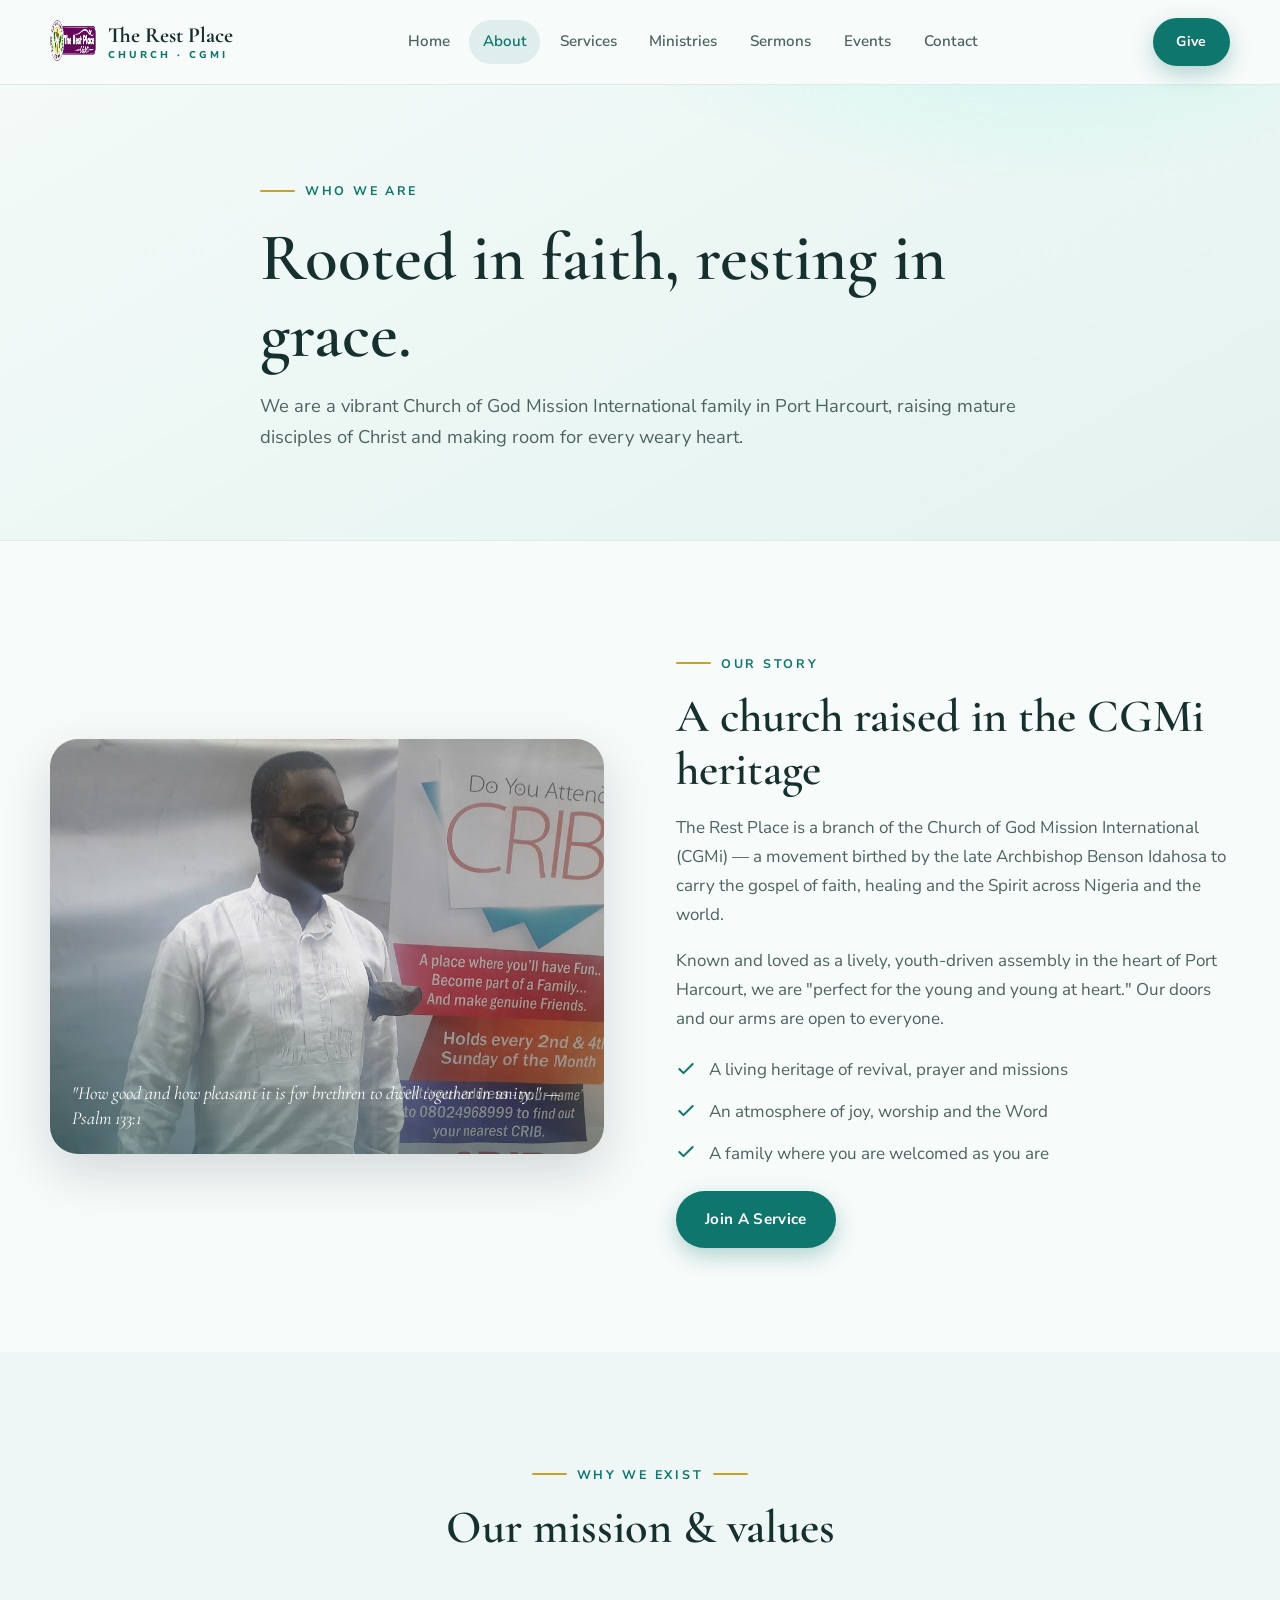
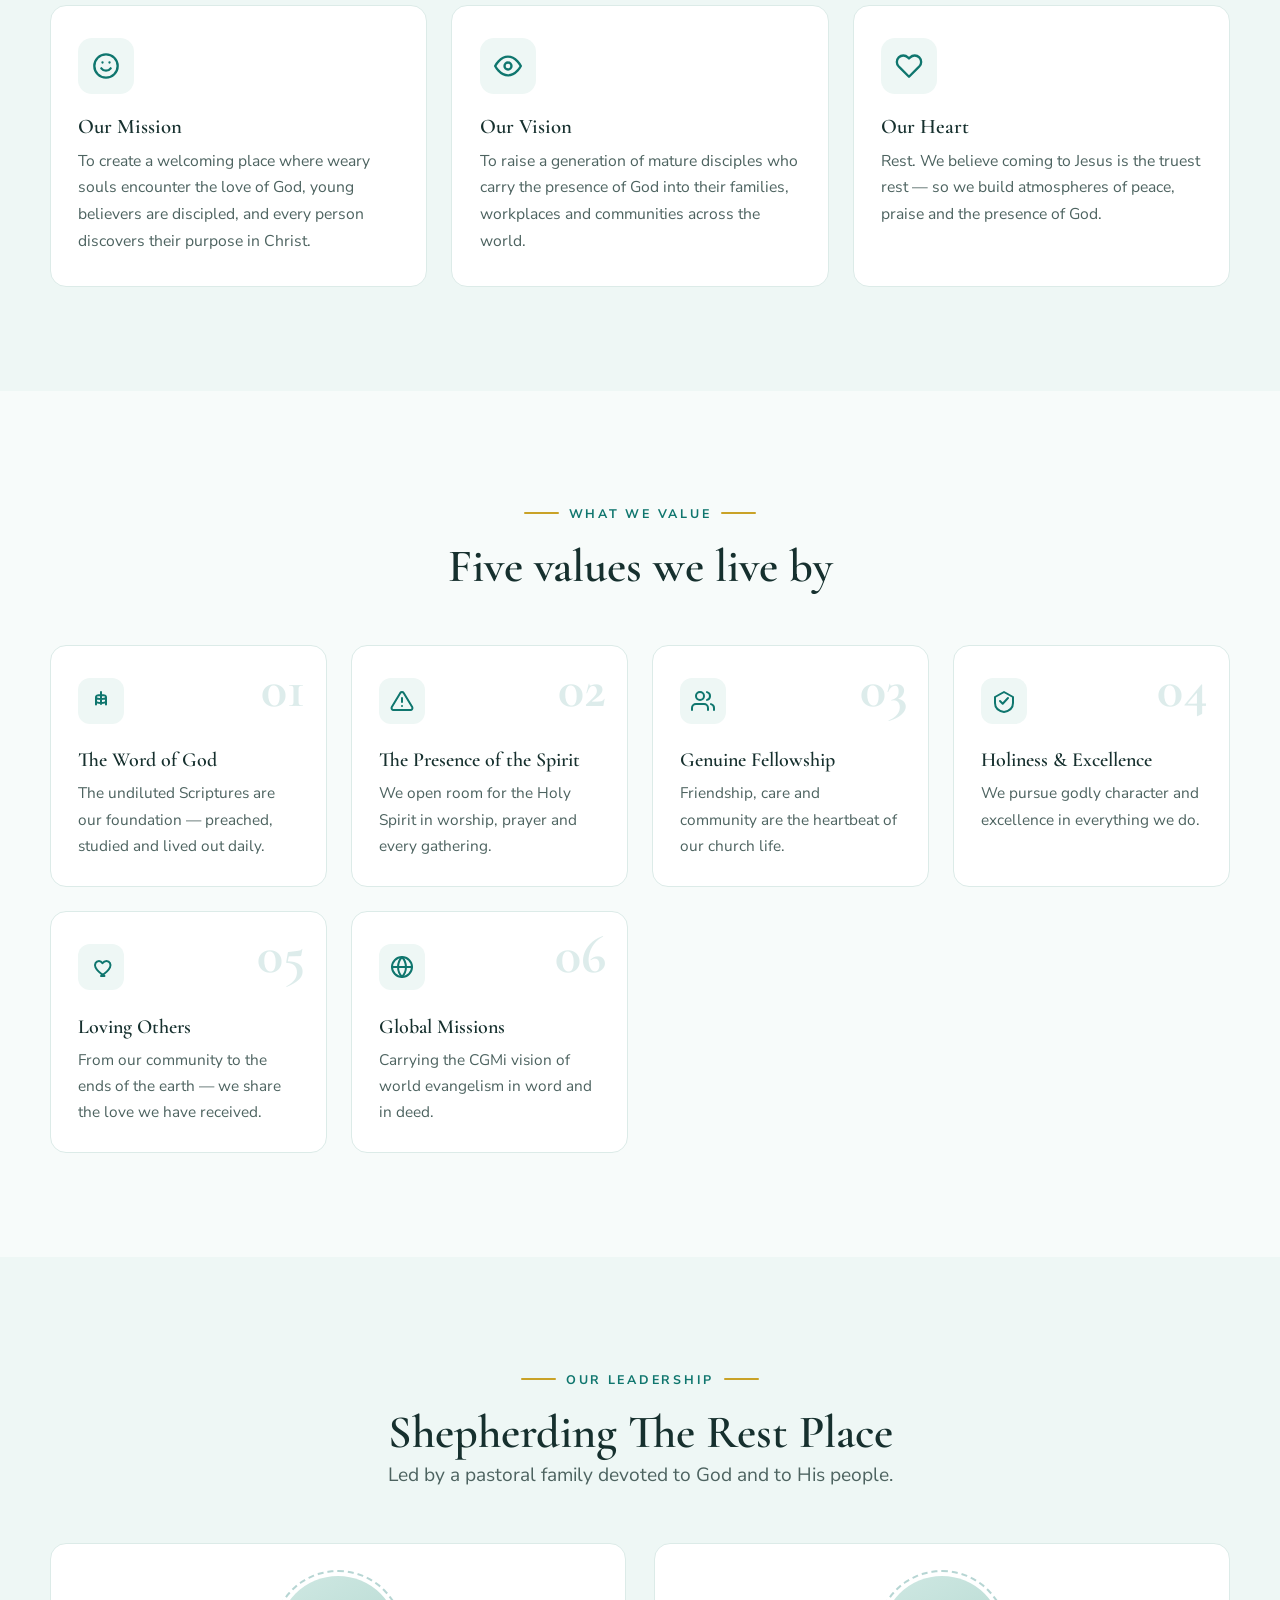
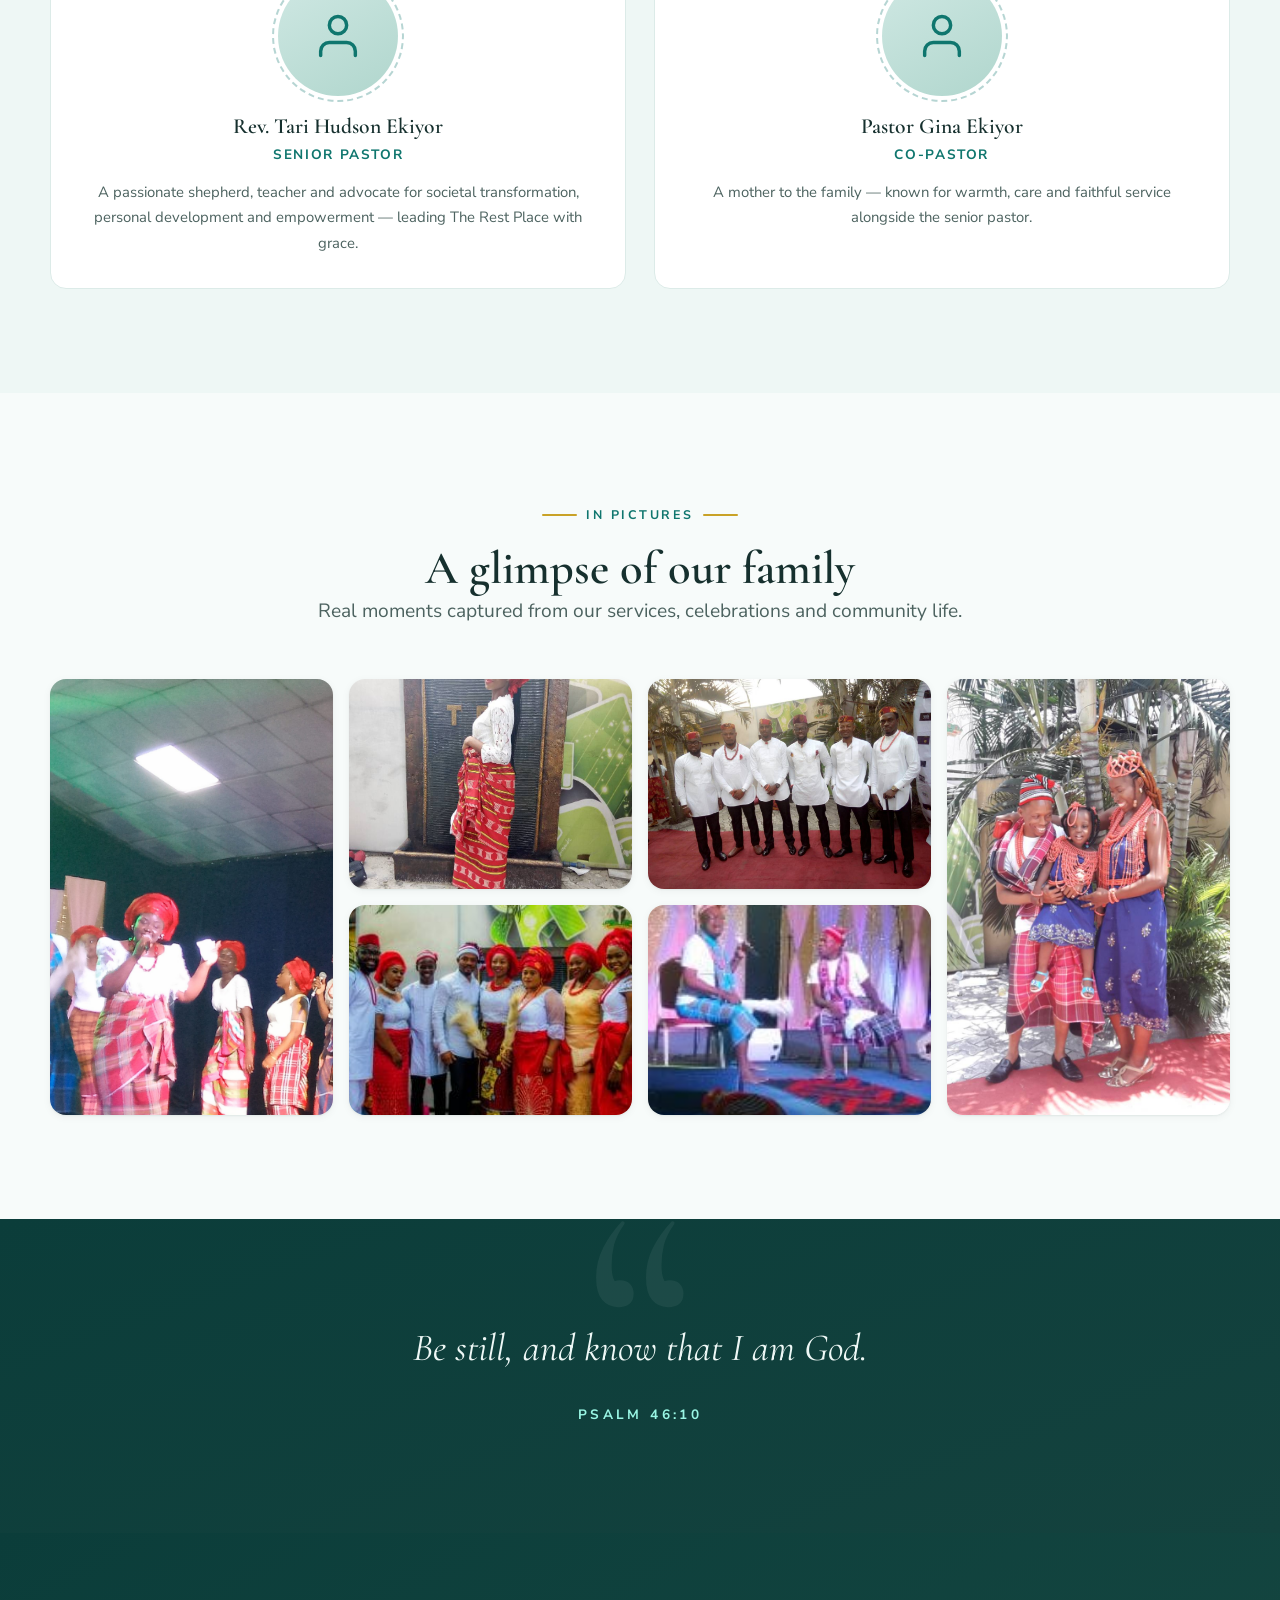
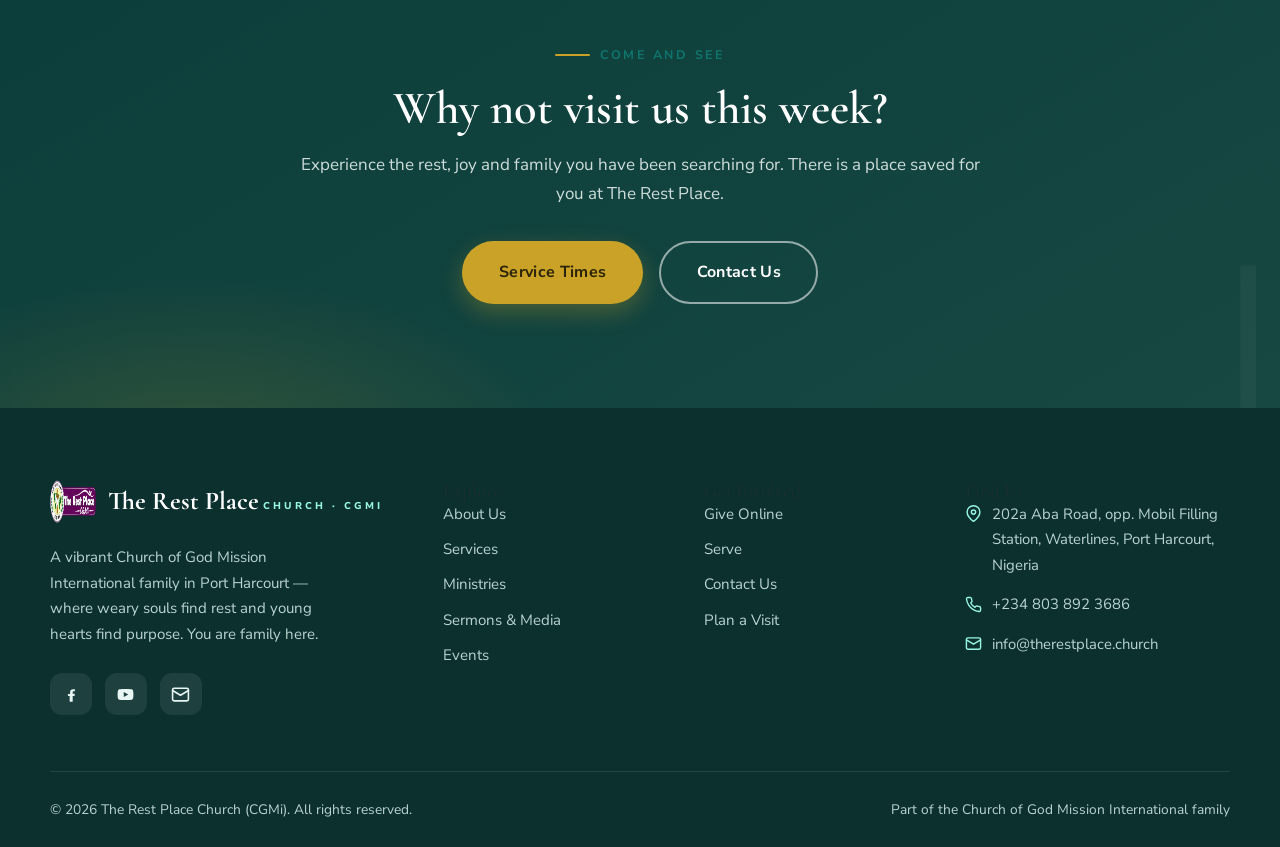
==== commit 5375bb7b: "Charis-style hero, new logo, ghost backgrounds, and ministry imagery" ====
--- a/about.html
+++ b/about.html
@@ -6,7 +6,7 @@
   <title>About Us | The Rest Place Church · CGMi</title>
   <meta name="description" content="Learn about The Rest Place Church (CGMi) in Port Harcourt — our story, mission, values and pastoral family.">
   <meta name="theme-color" content="#0f766e">
-  <link rel="icon" type="image/svg+xml" href="img/logo.svg">
+  <link rel="icon" type="image/png" href="logo.png">
   <link rel="preconnect" href="https://fonts.googleapis.com">
   <link rel="preconnect" href="https://fonts.gstatic.com" crossorigin>
   <link href="https://fonts.googleapis.com/css2?family=Cormorant+Garamond:ital,wght@0,400;0,600;0,700;1,400&family=Nunito+Sans:wght@400;600;700;800&display=swap" rel="stylesheet">
@@ -17,7 +17,7 @@
 <header class="site-header">
   <nav class="nav" aria-label="Main navigation">
     <a class="brand" href="index.html" aria-label="The Rest Place Church – home">
-      <img class="brand__mark" src="img/logo.svg" alt="The Rest Place Church logo" width="46" height="46">
+      <img class="brand__mark" src="logo.png" alt="The Rest Place Church logo" width="152" height="52">
       <span class="brand__name">The Rest Place<span class="brand__tag">Church · CGMi</span></span>
     </a>
     <button class="nav__toggle" aria-label="Toggle menu" aria-expanded="false"><span></span><span></span><span></span></button>
@@ -243,7 +243,7 @@
     <div class="footer-grid">
       <div class="footer-brand">
         <a class="brand" href="index.html" style="text-decoration:none">
-          <img class="brand__mark" src="img/logo.svg" alt="" width="46" height="46">
+          <img class="brand__mark" src="logo.png" alt="" width="152" height="52">
           <span>
             <span class="footer-brand__name">The Rest Place</span>
             <span class="footer-brand__tag">Church · CGMi</span>
--- a/css/style.css
+++ b/css/style.css
@@ -126,6 +126,27 @@
   background: var(--clr-surface-soft);
 }
 
+.section--ghost {
+  position: relative;
+  background-image: url("../sd.jpg");
+  background-size: cover;
+  background-position: center;
+  background-attachment: fixed;
+}
+
+.section--ghost::before {
+  content: "";
+  position: absolute;
+  inset: 0;
+  background: rgba(247, 251, 250, 0.88);
+  z-index: 0;
+}
+
+.section--ghost > .container {
+  position: relative;
+  z-index: 1;
+}
+
 .section--dark {
   background: linear-gradient(160deg, var(--clr-primary-deep), #14423e);
   color: #e8f6f3;
@@ -362,195 +383,323 @@
    ========================================================================== */
 .hero {
   position: relative;
+  display: flex;
+  align-items: stretch;
+  min-height: 92vh;
   background:
-    radial-gradient(1000px 500px at 85% -10%, rgba(153, 246, 228, 0.35), transparent 60%),
-    linear-gradient(150deg, #f3faf8 0%, #eaf6f3 55%, #e2f0ee 100%);
+    radial-gradient(circle at 85% 18%, rgba(201, 162, 39, 0.14), transparent 46%),
+    linear-gradient(150deg, rgba(13, 36, 66, 0.9) 0%, rgba(11, 29, 54, 0.92) 55%, rgba(8, 20, 39, 0.96) 100%),
+    url("../hj.jpg") center / cover no-repeat;
+  color: #fff;
   overflow: hidden;
 }
 
-.hero__inner {
-  display: grid;
-  grid-template-columns: 1.1fr 0.9fr;
-  gap: clamp(2rem, 6vw, 4rem);
-  align-items: center;
-  padding: clamp(3.5rem, 9vw, 6.5rem) 0;
-}
-
-.hero__ornament {
+/* Left media panel */
+.hero-media {
+  width: 44%;
+  flex: none;
+  position: relative;
+  z-index: 2;
+  order: 2;
+  min-height: 640px;
+  animation: heroMediaIn 1.1s ease both;
+  -webkit-mask-image: linear-gradient(to left, #000 0%, #000 calc(100% - 180px), rgba(0, 0, 0, 0) 100%);
+  mask-image: linear-gradient(to left, #000 0%, #000 calc(100% - 180px), rgba(0, 0, 0, 0) 100%);
+}
+
+.hero-media-inner {
   position: absolute;
-  border: 2px solid rgba(15, 118, 110, 0.12);
-  border-radius: 50%;
+  inset: 0;
+  background-image: url("../m.png");
+  background-size: cover;
+  background-position: center;
+}
+
+.hero-media-inner::before {
+  content: "";
+  position: absolute;
+  inset: 0;
+  background:
+    radial-gradient(circle at 26% 16%, rgba(201, 162, 39, 0.35), transparent 46%),
+    radial-gradient(circle at 80% 92%, rgba(41, 98, 160, 0.35), transparent 55%),
+    linear-gradient(160deg, #10345c 0%, #0b1d36 55%, #081427 100%);
+  opacity: 0;
   pointer-events: none;
-}
-
-.hero__ornament--a {
-  width: 420px;
-  height: 420px;
-  right: -140px;
-  top: -140px;
-}
-
-.hero__ornament--b {
-  width: 240px;
-  height: 240px;
-  right: 12%;
-  bottom: -90px;
-}
-
-.hero h1 {
-  margin: 0.25rem 0 1.2rem;
-  color: var(--clr-ink);
-}
-
-.hero h1 em {
-  font-style: normal;
-  color: var(--clr-primary);
-}
-
-.hero__lead {
-  max-width: 540px;
-  font-size: 1.2rem;
-  color: var(--clr-ink-soft);
-  margin-bottom: 2rem;
-}
-
-.hero__actions {
-  display: flex;
-  flex-wrap: wrap;
-  gap: 1rem;
-  margin-bottom: 2.6rem;
-}
-
-.hero__verse {
+  z-index: 1;
+}
+
+.hero-media-inner::after {
+  content: "";
+  position: absolute;
+  inset: 0;
+  background: linear-gradient(180deg, rgba(4, 12, 26, 0.42) 0%, rgba(4, 12, 26, 0.06) 30%, rgba(4, 12, 26, 0.22) 100%);
+  z-index: 2;
+}
+
+@keyframes heroMediaIn {
+  from { transform: translateX(40px); opacity: 0; }
+  to { transform: translateX(0); opacity: 1; }
+}
+
+/* Right content column */
+.hero-content {
+  flex: 1;
+  display: flex;
+  flex-direction: column;
+  justify-content: center;
+  position: relative;
+  z-index: 2;
+  order: 1;
+  padding: 200px clamp(24px, 5vw, 90px) 90px;
+}
+
+.hero-content-inner {
+  width: 100%;
+  max-width: 880px;
+  margin-inline: auto;
+}
+
+/* Animated conic aurora */
+.hero-aurora {
+  position: absolute;
+  inset: 0;
+  z-index: 3;
+  pointer-events: none;
+  overflow: hidden;
+}
+
+.hero-aurora::before {
+  content: "";
+  position: absolute;
+  top: 50%;
+  left: 50%;
+  width: 180vmax;
+  height: 180vmax;
+  transform: translate(-50%, -50%);
+  background: conic-gradient(
+    from 0deg,
+    #0f766e,
+    #7bc9bc,
+    #f0d78c,
+    #c9a227,
+    #0f766e
+  );
+  opacity: 0.22;
+  mix-blend-mode: screen;
+  -webkit-mask-image: radial-gradient(circle at 50% 50%, #000 0%, rgba(0, 0, 0, 0.55) 38%, transparent 62%);
+  mask-image: radial-gradient(circle at 50% 50%, #000 0%, rgba(0, 0, 0, 0.55) 38%, transparent 62%);
+  animation: aurora-spin 16s linear infinite;
+  will-change: transform;
+}
+
+@keyframes aurora-spin {
+  from { transform: translate(-50%, -50%) rotate(0deg); }
+  to { transform: translate(-50%, -50%) rotate(360deg); }
+}
+
+.hero .eyebrow {
+  color: var(--clr-accent);
+  margin-bottom: 22px;
+}
+
+.hero .eyebrow::before {
+  background: var(--clr-accent);
+}
+
+.hero-title {
+  font-family: var(--font-serif);
+  font-size: clamp(2.6rem, 6vw, 4.6rem);
+  font-weight: 700;
+  line-height: 1.1;
+  letter-spacing: -0.01em;
+  color: #fff;
+  margin: 0 0 30px;
+  max-width: 860px;
+}
+
+.hero-title em {
+  font-style: italic;
+  color: var(--clr-accent);
+}
+
+.hero-text {
+  font-size: 1.12rem;
+  line-height: 1.7;
+  color: rgba(255, 255, 255, 0.78);
+  max-width: 640px;
+  margin-bottom: 40px;
+}
+
+/* Gold pill button with circular arrow icon */
+.btn--gold {
   display: inline-flex;
   align-items: center;
-  gap: 0.7rem;
-  color: var(--clr-ink-faint);
-  font-size: 0.9rem;
-  font-style: italic;
-}
-
-.hero__verse svg { flex-shrink: 0; }
-
-.hero__visual {
+  gap: 14px;
+  padding: 16px 18px 16px 32px;
+  border-radius: 999px;
+  font-size: 0.95rem;
+  font-weight: 700;
+  letter-spacing: 0.03em;
+  text-transform: capitalize;
+  background: linear-gradient(135deg, #e0bd45, #c9a227);
+  color: var(--clr-primary-deep);
+  box-shadow: 0 10px 26px rgba(201, 162, 39, 0.4);
+  transition: all 0.3s ease;
+}
+
+.btn--gold:hover {
+  transform: translateY(-2px);
+  box-shadow: 0 14px 32px rgba(201, 162, 39, 0.5);
+  color: var(--clr-primary-deep);
+}
+
+.btn--gold .btn-icon {
+  width: 40px;
+  height: 40px;
+  border-radius: 50%;
+  background-color: var(--clr-primary-deep);
+  color: var(--clr-accent);
+  display: inline-flex;
+  align-items: center;
+  justify-content: center;
+  font-size: 15px;
+  font-style: normal;
+  flex: none;
+  transition: all 0.3s ease;
+}
+
+.btn--gold:hover .btn-icon {
+  background-color: #fff;
+  color: var(--clr-primary-deep);
+}
+
+.icon-arrow {
+  display: inline-block;
+  transform: rotate(-45deg);
+}
+
+.hero__actions {
+  display: flex;
+  align-items: center;
+  flex-wrap: wrap;
+  gap: 30px;
+  margin-top: 8px;
+}
+
+/* Hero meta row: counter + label + play */
+.hero-meta {
+  display: flex;
+  align-items: center;
+  gap: 26px;
+  margin-top: 42px;
+  flex-wrap: wrap;
+}
+
+.hero-meta-item {
+  display: flex;
+  align-items: center;
+  gap: 18px;
+}
+
+.hero-counter {
+  font-family: var(--font-serif);
+  font-size: 52px;
+  font-weight: 700;
+  color: #fff;
+  line-height: 1;
+  display: flex;
+  align-items: baseline;
+}
+
+.hero-counter .suffix {
+  color: var(--clr-accent);
+  font-size: 34px;
+  margin-left: 6px;
+}
+
+.hero-dot {
+  width: 13px;
+  height: 13px;
+  border-radius: 50%;
+  background-color: var(--clr-accent);
+  display: inline-block;
+  flex: none;
+}
+
+.hero-meta-label {
+  margin-top: 6px;
+  font-size: 0.95rem;
+  font-weight: 600;
+  color: rgba(255, 255, 255, 0.82);
+  line-height: 1.5;
+}
+
+.hero-meta-divider {
+  width: 1px;
+  height: 58px;
+  background-color: rgba(255, 255, 255, 0.2);
+  flex: none;
+}
+
+/* Pulsing play button */
+.btn-play {
+  display: inline-flex;
+  flex-direction: column;
+  align-items: center;
+  gap: 12px;
+  color: #fff;
+  font-size: 13px;
+  font-weight: 700;
+  letter-spacing: 0.16em;
+  text-transform: uppercase;
+  transition: color 0.3s ease;
+}
+
+.btn-play-icon {
+  width: 88px;
+  height: 88px;
+  border-radius: 50%;
+  background-color: rgba(255, 255, 255, 0.12);
+  border: 1px solid rgba(255, 255, 255, 0.4);
+  display: flex;
+  align-items: center;
+  justify-content: center;
   position: relative;
-}
-
-.hero__card {
-  background: var(--clr-surface);
-  border-radius: var(--radius-lg);
-  box-shadow: var(--shadow-lg);
-  padding: clamp(1.5rem, 4vw, 2.5rem);
-  position: relative;
-  overflow: hidden;
-}
-
-.hero__card::before {
+  transition: all 0.3s ease;
+}
+
+.btn-play-icon::after {
   content: "";
   position: absolute;
-  inset: 0 0 auto 0;
-  height: 6px;
-  background: linear-gradient(90deg, var(--clr-primary), var(--clr-accent));
-}
-
-.hero__card-head {
-  display: flex;
-  align-items: center;
-  justify-content: space-between;
-  gap: 1rem;
-  margin-bottom: 1.4rem;
-}
-
-.hero__card-title {
-  font-size: 0.8rem;
-  font-weight: 800;
-  text-transform: uppercase;
-  letter-spacing: 0.18em;
-  color: var(--clr-ink-faint);
-}
-
-.hero__date-badge {
-  font-size: 0.8rem;
-  font-weight: 800;
-  color: var(--clr-primary);
-  background: var(--clr-surface-soft);
-  border-radius: 999px;
-  padding: 0.35rem 0.8rem;
-}
-
-.service-row {
-  display: flex;
-  align-items: center;
-  justify-content: space-between;
-  gap: 1rem;
-  padding: 1rem 0;
-  border-bottom: 1px dashed var(--clr-line);
-}
-
-.service-row:last-child { border-bottom: none; }
-
-.service-row__time {
-  font-family: var(--font-serif);
-  font-size: 1.55rem;
-  font-weight: 700;
-  color: var(--clr-primary);
-  line-height: 1;
-  white-space: nowrap;
-}
-
-.service-row__label {
-  font-weight: 700;
-  font-size: 0.98rem;
-}
-
-.service-row__sub {
-  font-size: 0.82rem;
-  color: var(--clr-ink-faint);
-}
-
-.hero__card-cta {
-  margin-top: 1.6rem;
-}
-
-.hero__float {
-  position: absolute;
-  background: #fff;
-  border-radius: var(--radius);
-  box-shadow: var(--shadow-lg);
-  padding: 0.9rem 1.3rem;
-  display: flex;
-  align-items: center;
-  gap: 0.8rem;
-  font-size: 0.9rem;
-  font-weight: 700;
-  color: var(--clr-ink);
-  animation: floaty 5s ease-in-out infinite;
-}
-
-.hero__float--welcome {
-  bottom: -24px;
-  left: -28px;
-  animation-delay: 0.6s;
-}
-
-.hero__float--peace {
-  top: 12%;
-  right: -22px;
-  animation-delay: 1.4s;
-}
-
-.hero__float svg {
-  width: 30px;
-  height: 30px;
-  padding: 6px;
+  inset: -14px;
   border-radius: 50%;
-  background: var(--clr-accent-soft);
+  border: 1px solid rgba(201, 162, 39, 0.45);
+  animation: playPulse 2.4s ease-out infinite;
+}
+
+.btn-play-icon svg {
+  width: 24px;
+  height: 24px;
+  fill: #fff;
+  margin-left: 4px;
+}
+
+.btn-play:hover {
   color: var(--clr-accent);
 }
 
-@keyframes floaty {
-  0%, 100% { transform: translateY(0); }
-  50% { transform: translateY(-10px); }
+.btn-play:hover .btn-play-icon {
+  background-color: var(--clr-accent);
+  border-color: var(--clr-accent);
+}
+
+.btn-play:hover .btn-play-icon svg {
+  fill: var(--clr-primary-deep);
+}
+
+@keyframes playPulse {
+  0% { transform: scale(1); opacity: 0.9; }
+  100% { transform: scale(1.7); opacity: 0; }
 }
 
 /* ==========================================================================
@@ -574,6 +723,37 @@
   transform: translateY(-6px);
   box-shadow: var(--shadow);
   border-color: rgba(15, 118, 110, 0.35);
+}
+
+.feature-card--media {
+  overflow: hidden;
+  padding: 0;
+  display: flex;
+  flex-direction: column;
+}
+
+.feature-card__media {
+  aspect-ratio: 16 / 10;
+  overflow: hidden;
+}
+
+.feature-card__media img {
+  width: 100%;
+  height: 100%;
+  object-fit: cover;
+  transition: transform 0.4s ease;
+}
+
+.feature-card--media:hover .feature-card__media img {
+  transform: scale(1.06);
+}
+
+.feature-card__body {
+  padding: 1.6rem 1.7rem 2rem;
+}
+
+.feature-card__body .feature-card__icon {
+  margin-bottom: 1.1rem;
 }
 
 .feature-card__icon {
@@ -1594,14 +1774,37 @@
    Responsive
    ========================================================================== */
 @media (max-width: 980px) {
-  .hero__inner,
   .split {
     grid-template-columns: 1fr;
   }
 
+  .section--ghost {
+    background-attachment: scroll;
+  }
+
   .split--reverse .split__media { order: 0; }
 
-  .hero__float { display: none; }
+  .hero {
+    flex-direction: column;
+    min-height: auto;
+  }
+
+  .hero-media {
+    order: 1;
+    width: 100%;
+    min-height: clamp(300px, 44vh, 420px);
+    -webkit-mask-image: none;
+    mask-image: none;
+  }
+
+  .hero-media-inner::after {
+    background: linear-gradient(180deg, rgba(4, 12, 26, 0.4) 0%, rgba(4, 12, 26, 0.06) 30%, rgba(4, 12, 26, 0.34) 100%);
+  }
+
+  .hero-content {
+    order: 2;
+    padding: 72px clamp(24px, 5vw, 60px) 84px;
+  }
 
   .footer-grid {
     grid-template-columns: 1fr 1fr;
@@ -1655,8 +1858,8 @@
     grid-template-columns: 1fr;
   }
 
-  .hero__card {
-    margin: 0 1rem;
+  .hero-title {
+    font-size: clamp(2.4rem, 9vw, 3.4rem);
   }
 }
 
@@ -1672,7 +1875,49 @@
 
   .brand__name { font-size: 1.15rem; }
 
-  .hero__card { margin: 0; }
+  .hero-media {
+    min-height: clamp(220px, 36vh, 280px);
+  }
+
+  .hero-content {
+    padding: 40px var(--gutter) 70px;
+  }
+
+  .hero-text {
+    font-size: 1rem;
+    margin-bottom: 30px;
+  }
+
+  .hero-meta {
+    align-items: flex-start;
+    gap: 20px;
+  }
+
+  .hero-meta-divider {
+    display: none;
+  }
+
+  .hero-counter {
+    font-size: 40px;
+  }
+
+  .hero-counter .suffix {
+    font-size: 27px;
+  }
+
+  .hero-meta-label {
+    font-size: 0.85rem;
+  }
+
+  .btn-play-icon {
+    width: 76px;
+    height: 76px;
+  }
+
+  .btn-play-icon svg {
+    width: 20px;
+    height: 20px;
+  }
 }
 
 @media (prefers-reduced-motion: reduce) {
@@ -1682,5 +1927,8 @@
     transform: none;
     transition: none;
   }
-  .hero__float { animation: none; }
-}
+  .hero-aurora::before,
+  .btn-play-icon::after {
+    animation: none;
+  }
+}
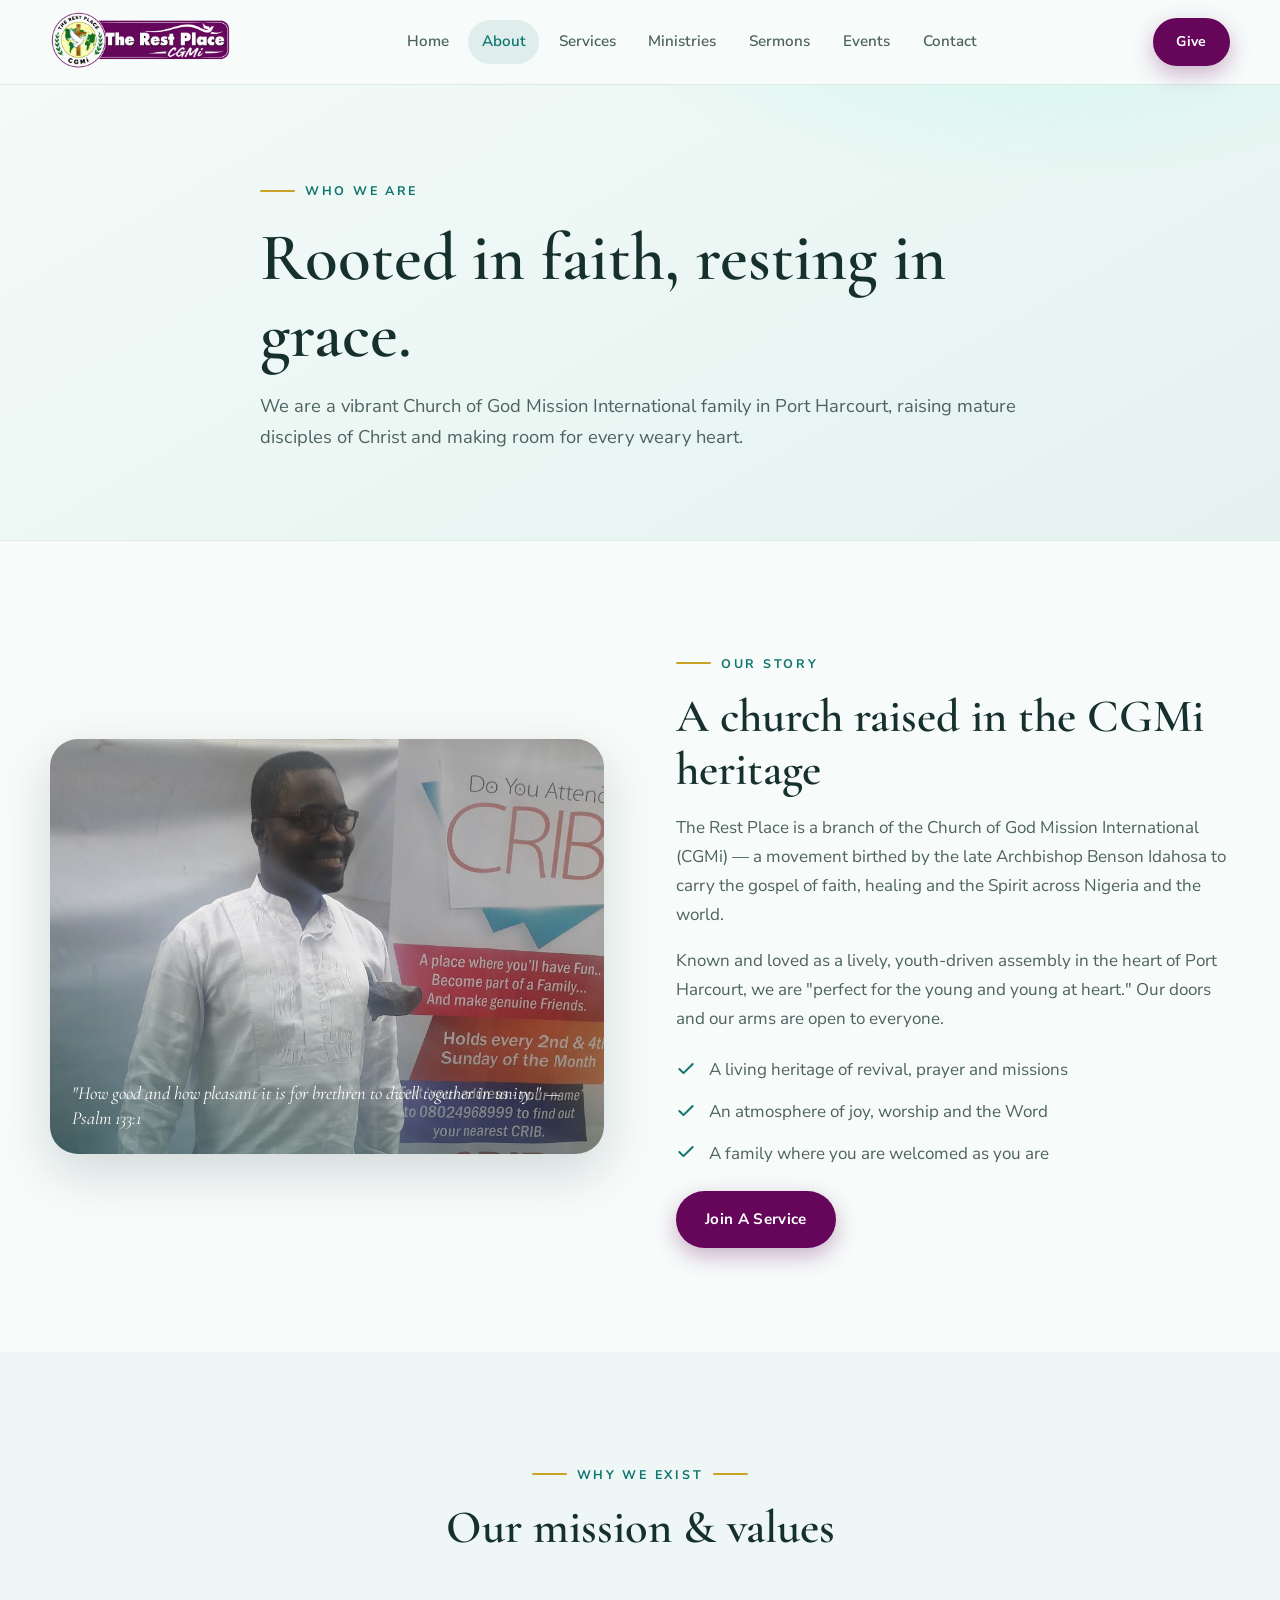
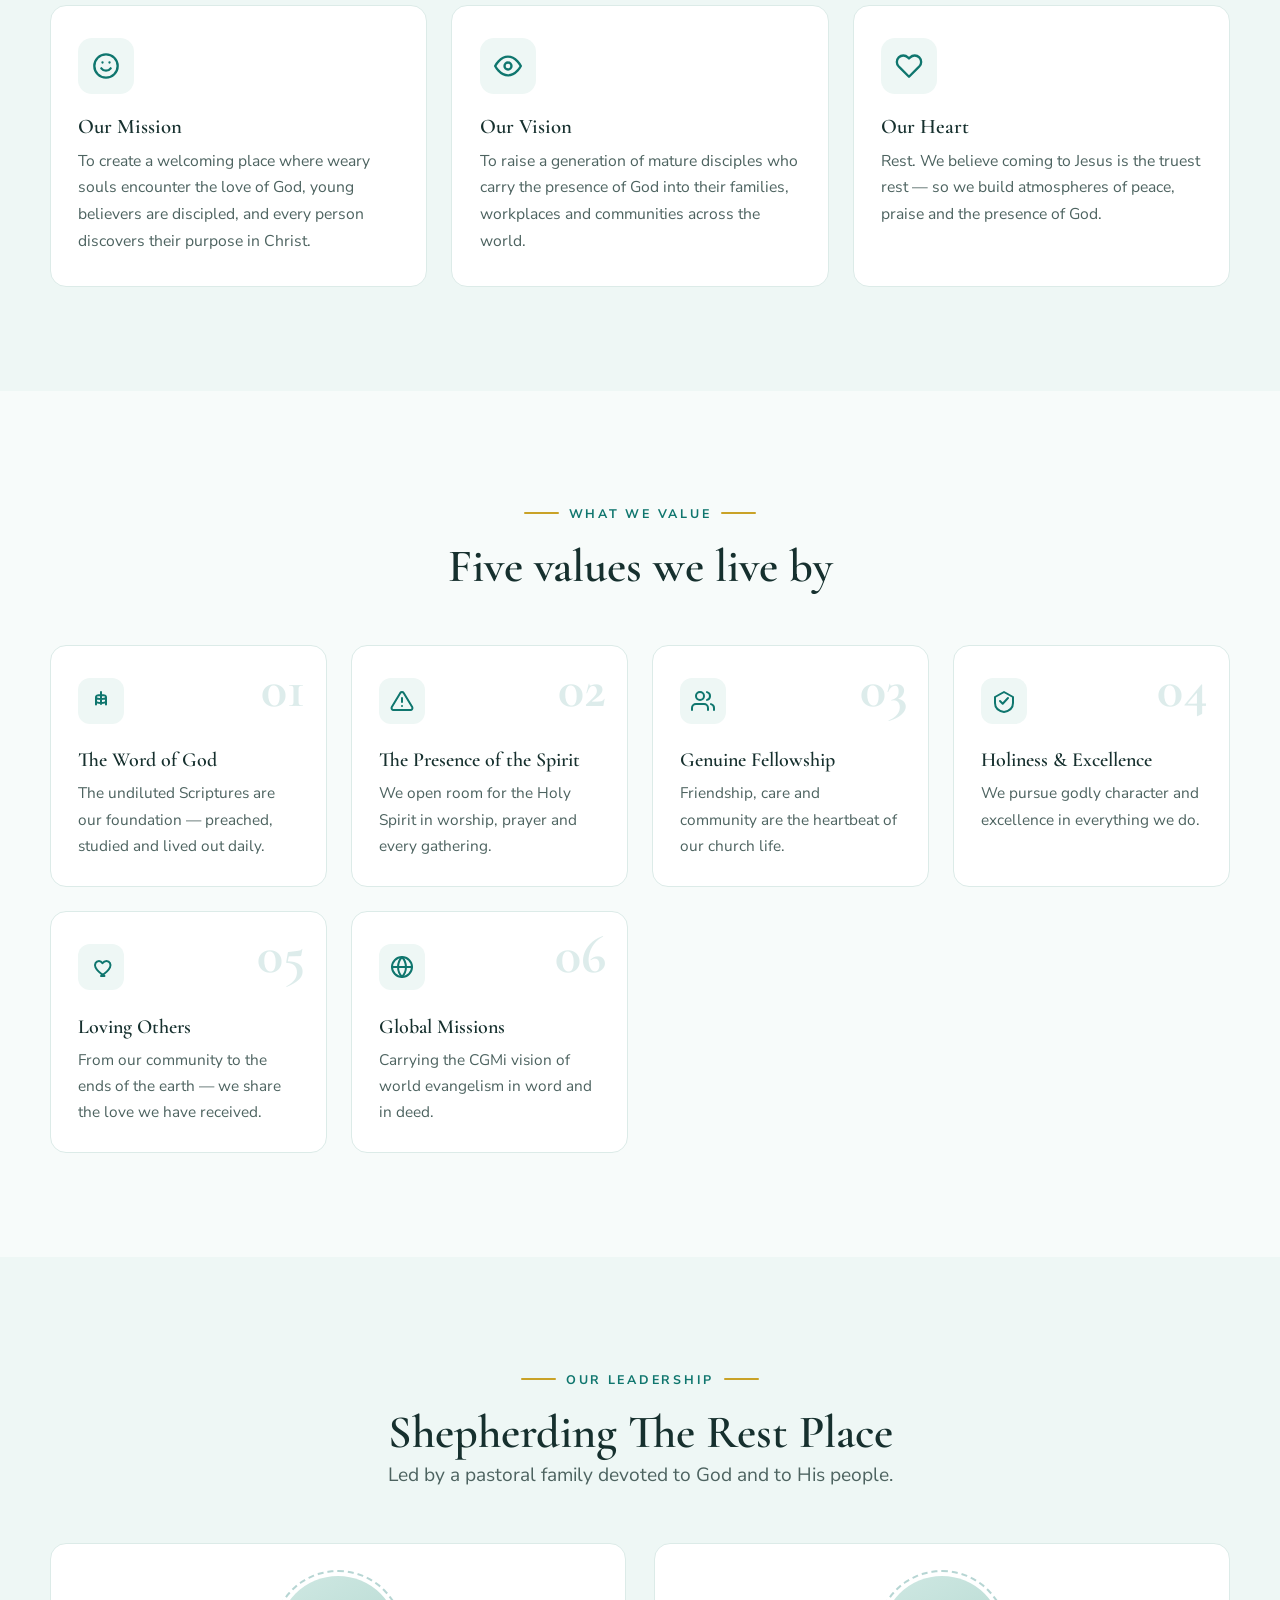
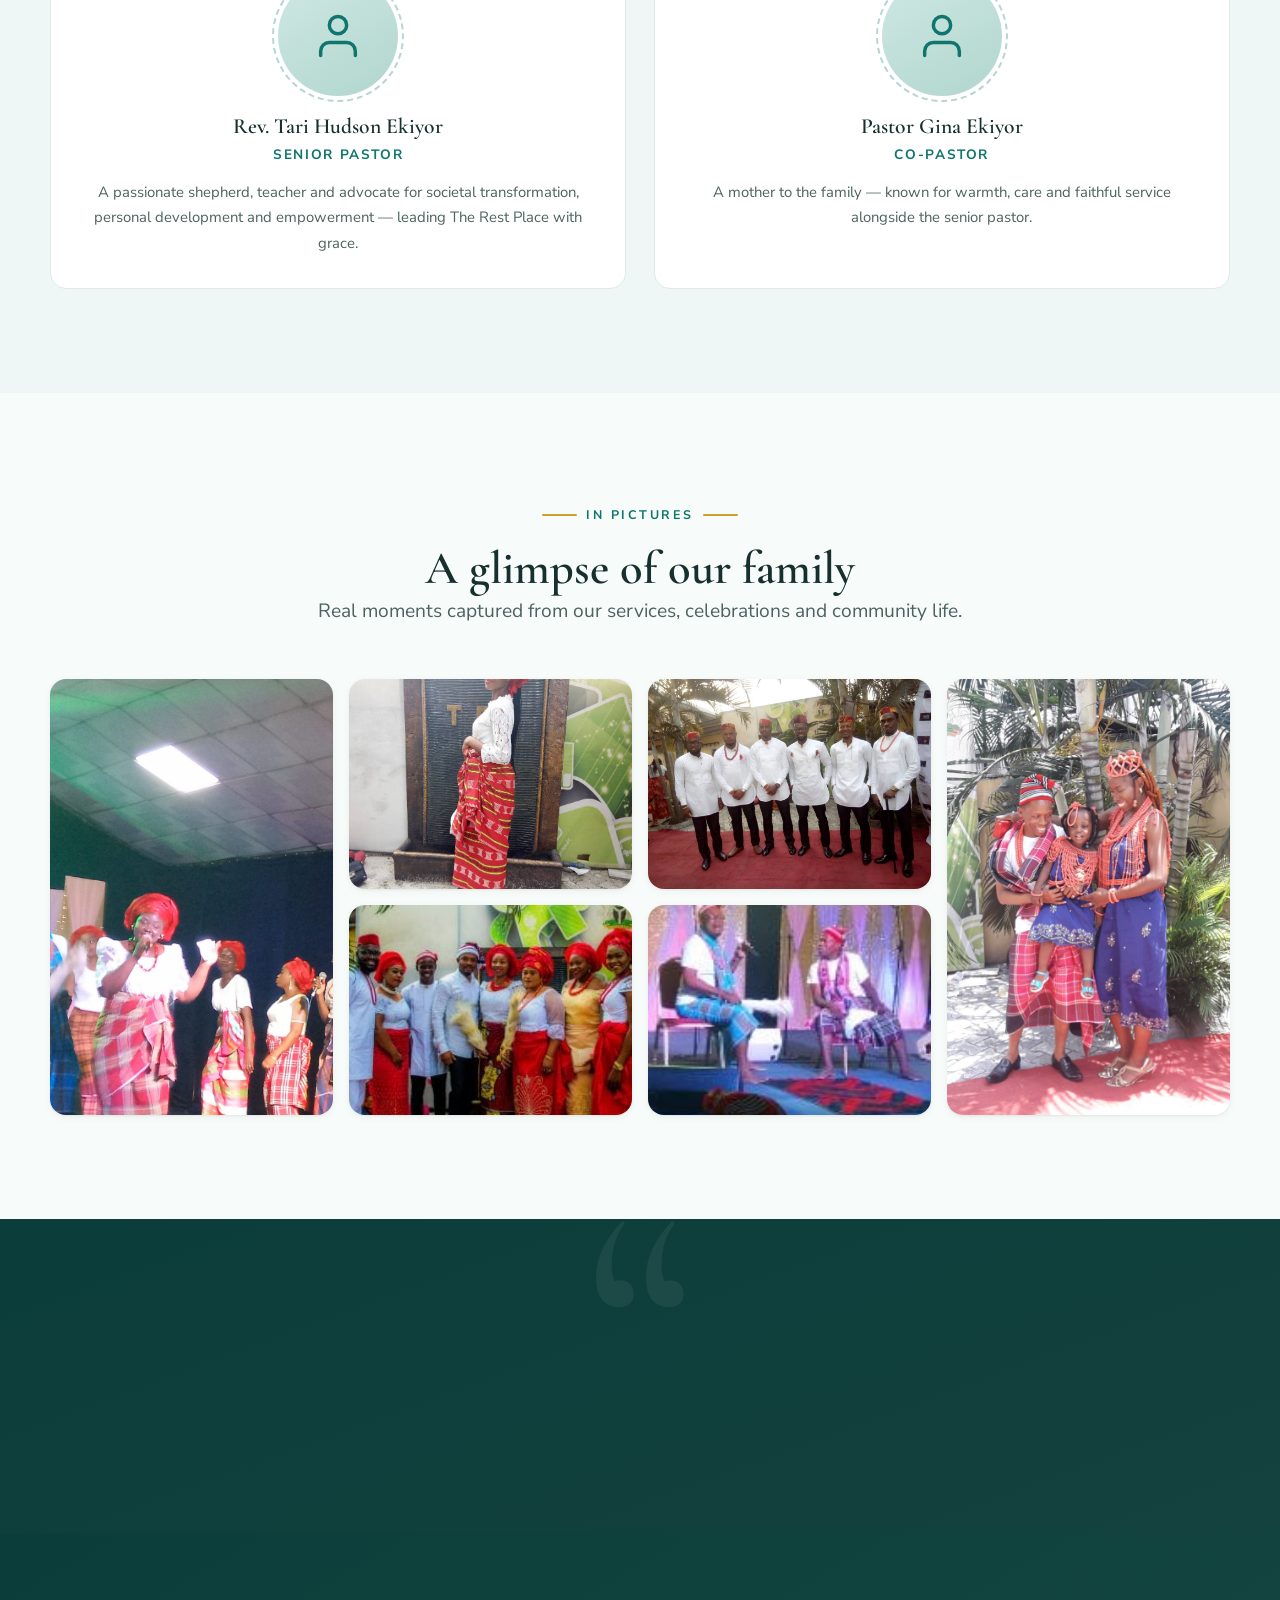
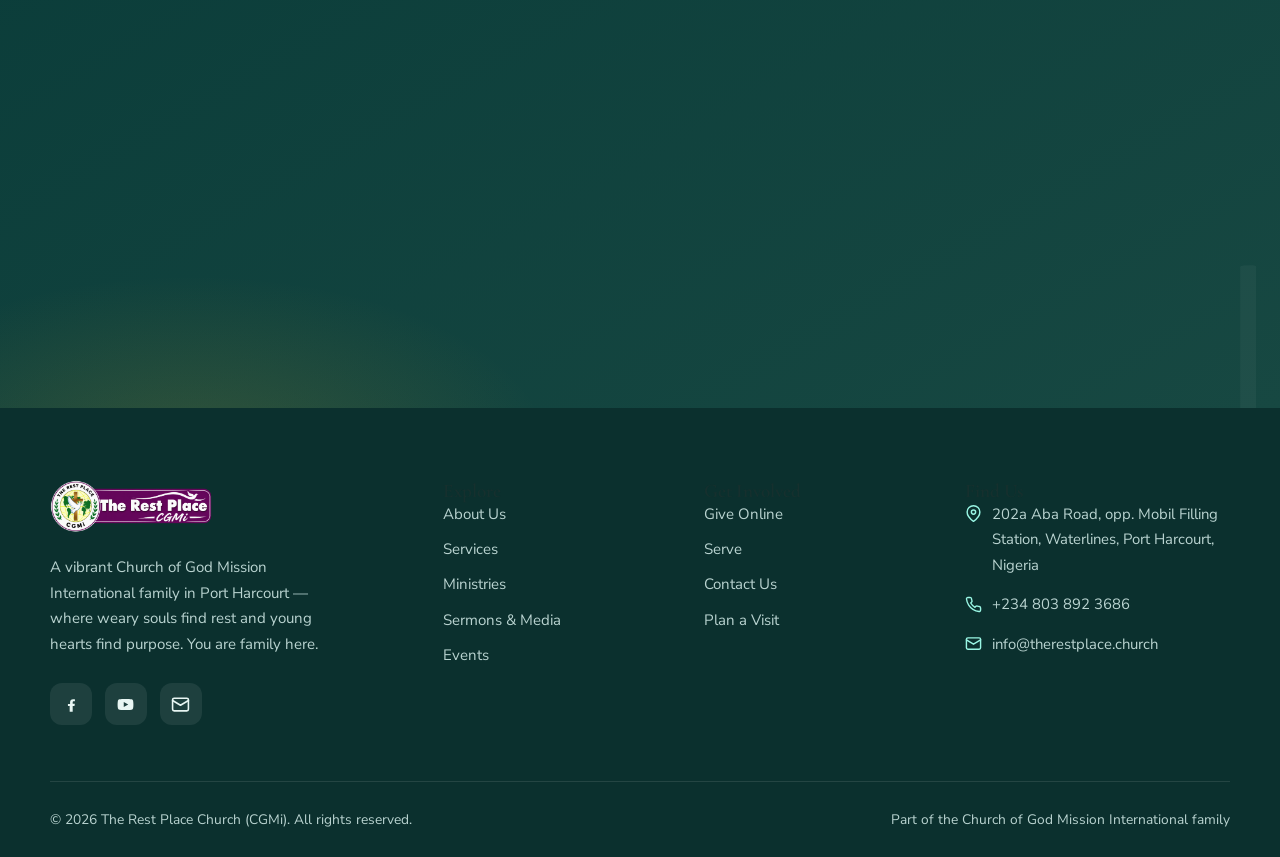
==== commit 9899930b: "Remove logo text, swap hero image column, purple buttons" ====
--- a/about.html
+++ b/about.html
@@ -18,7 +18,6 @@
   <nav class="nav" aria-label="Main navigation">
     <a class="brand" href="index.html" aria-label="The Rest Place Church – home">
       <img class="brand__mark" src="logo.png" alt="The Rest Place Church logo" width="152" height="52">
-      <span class="brand__name">The Rest Place<span class="brand__tag">Church · CGMi</span></span>
     </a>
     <button class="nav__toggle" aria-label="Toggle menu" aria-expanded="false"><span></span><span></span><span></span></button>
     <div class="nav__links">
@@ -243,11 +242,7 @@
     <div class="footer-grid">
       <div class="footer-brand">
         <a class="brand" href="index.html" style="text-decoration:none">
-          <img class="brand__mark" src="logo.png" alt="" width="152" height="52">
-          <span>
-            <span class="footer-brand__name">The Rest Place</span>
-            <span class="footer-brand__tag">Church · CGMi</span>
-          </span>
+          <img class="brand__mark" src="logo.png" alt="The Rest Place Church logo" width="152" height="52">
         </a>
         <p>A vibrant Church of God Mission International family in Port Harcourt — where weary souls find rest and young hearts find purpose. You are family here.</p>
         <div class="social-row">
--- a/css/style.css
+++ b/css/style.css
@@ -204,16 +204,16 @@
 .btn:active { transform: translateY(1px); }
 
 .btn--primary {
-  background: var(--clr-primary);
+  background: #65065B;
   color: #fff;
-  box-shadow: 0 8px 22px rgba(15, 118, 110, 0.3);
+  box-shadow: 0 8px 22px rgba(101, 6, 91, 0.3);
 }
 
 .btn--primary:hover {
-  background: var(--clr-primary-dark);
+  background: #7a2b70;
   color: #fff;
   transform: translateY(-2px);
-  box-shadow: 0 12px 28px rgba(15, 118, 110, 0.38);
+  box-shadow: 0 12px 28px rgba(101, 6, 91, 0.38);
 }
 
 .btn--accent {
@@ -230,12 +230,12 @@
 
 .btn--ghost {
   background: transparent;
-  color: var(--clr-primary);
-  border-color: var(--clr-primary);
+  color: #65065B;
+  border-color: #65065B;
 }
 
 .btn--ghost:hover {
-  background: var(--clr-primary);
+  background: #65065B;
   color: #fff;
   transform: translateY(-2px);
 }
@@ -296,28 +296,9 @@
 }
 
 .brand__mark {
-  width: 46px;
-  height: 46px;
+  height: 62px;
+  width: auto;
   flex-shrink: 0;
-}
-
-.brand__name {
-  font-family: var(--font-serif);
-  font-size: 1.35rem;
-  font-weight: 700;
-  line-height: 1.05;
-  color: var(--clr-ink);
-}
-
-.brand__tag {
-  display: block;
-  font-family: var(--font-sans);
-  font-size: 0.62rem;
-  font-weight: 800;
-  letter-spacing: 0.3em;
-  text-transform: uppercase;
-  color: var(--clr-primary);
-  margin-top: 0.2rem;
 }
 
 .nav__links {
@@ -1590,20 +1571,8 @@
   max-width: 300px;
 }
 
-.footer-brand__name {
-  font-family: var(--font-serif);
-  font-size: 1.6rem;
-  font-weight: 700;
-  color: #fff;
-  line-height: 1.05;
-}
-
-.footer-brand__tag {
-  font-size: 0.62rem;
-  font-weight: 800;
-  letter-spacing: 0.3em;
-  text-transform: uppercase;
-  color: var(--clr-primary-light);
+.footer-brand .brand__mark {
+  height: 56px;
 }
 
 .footer h4 {
@@ -1873,7 +1842,9 @@
     grid-template-columns: repeat(2, 1fr);
   }
 
-  .brand__name { font-size: 1.15rem; }
+  .brand__mark {
+    height: 48px;
+  }
 
   .hero-media {
     min-height: clamp(220px, 36vh, 280px);
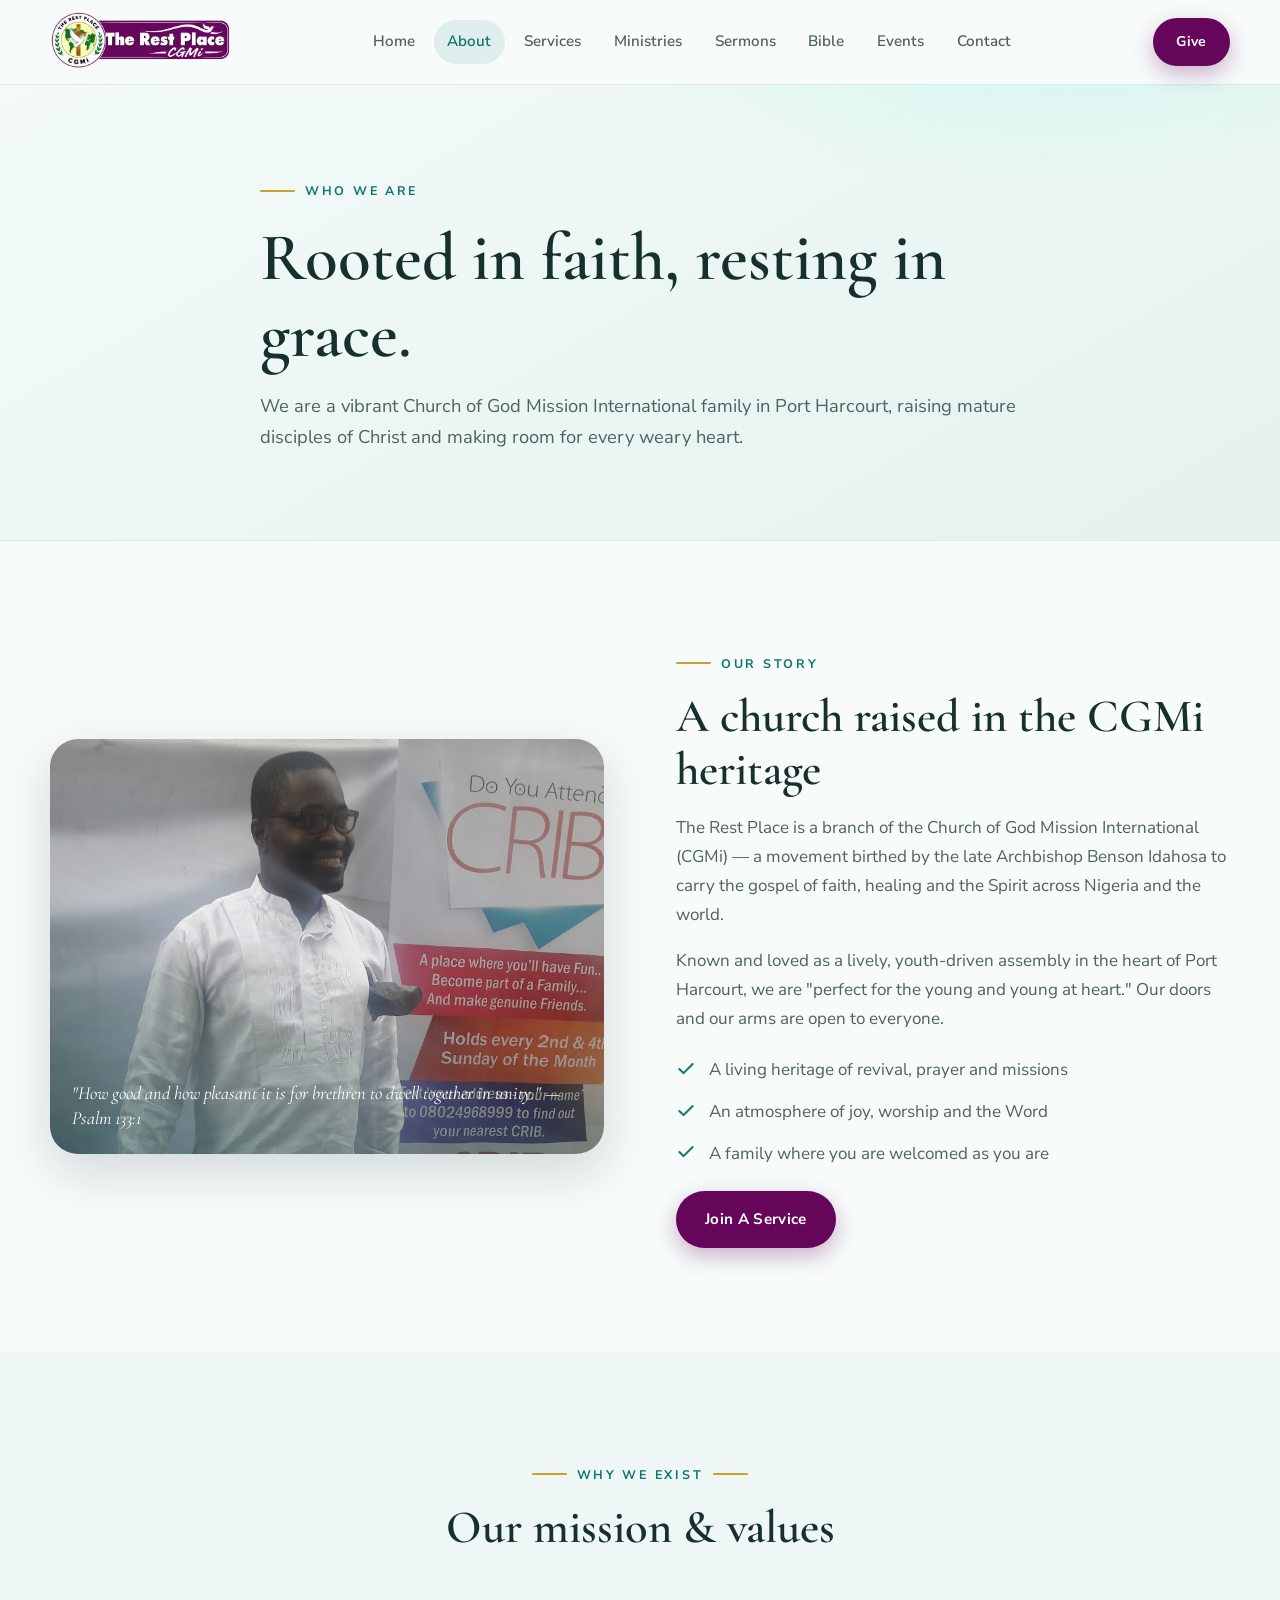
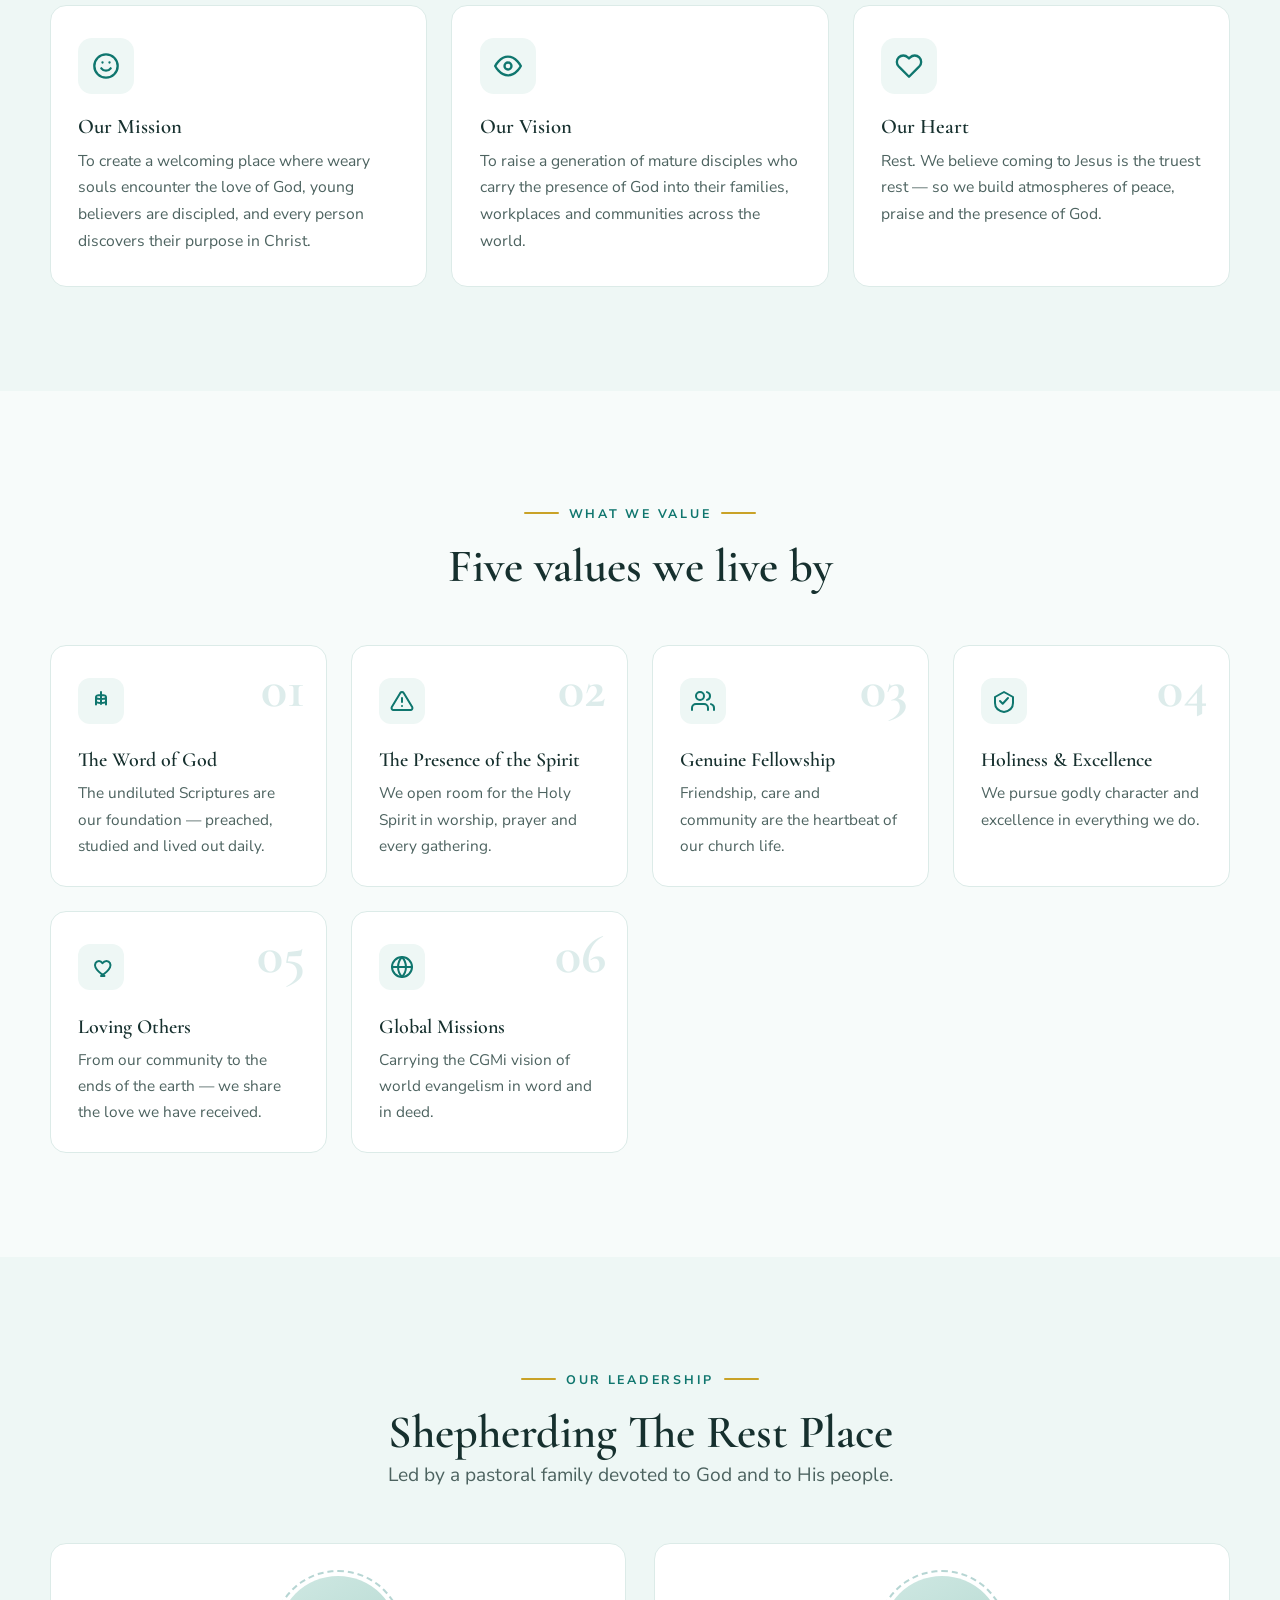
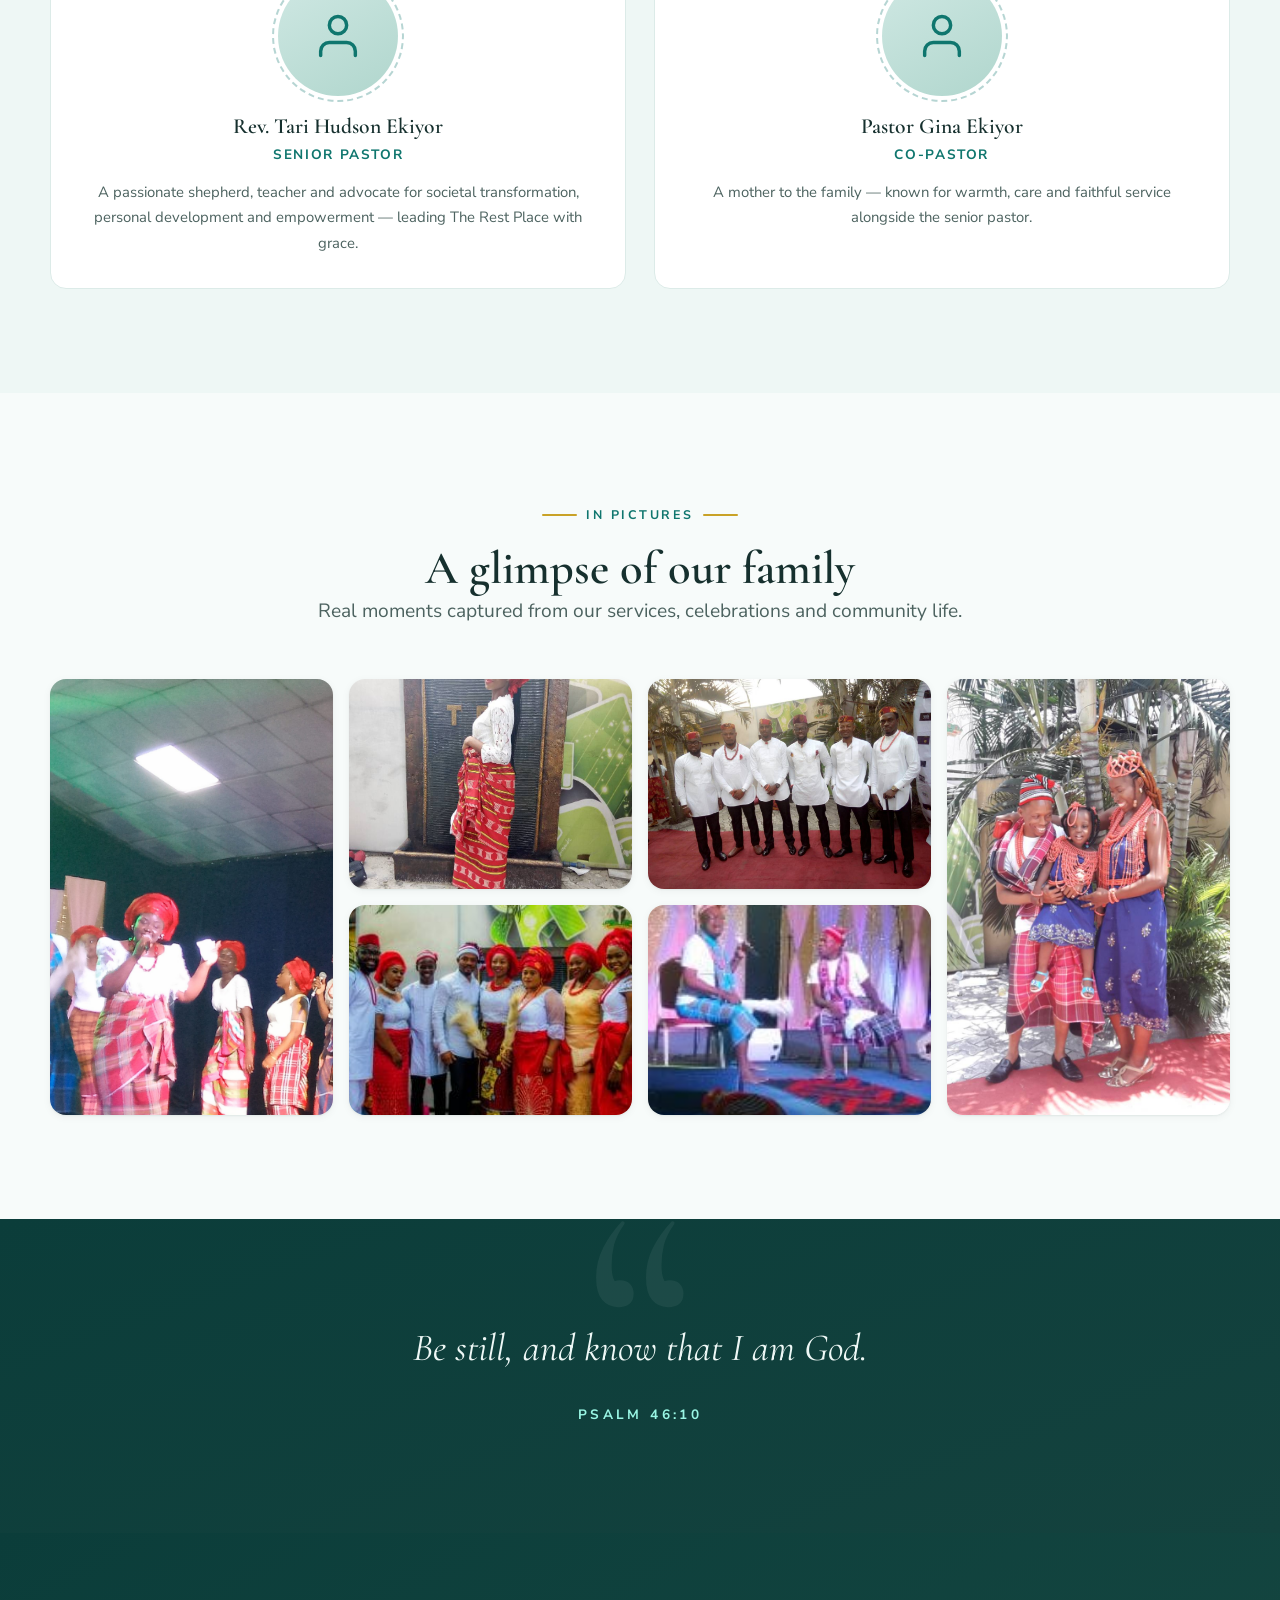
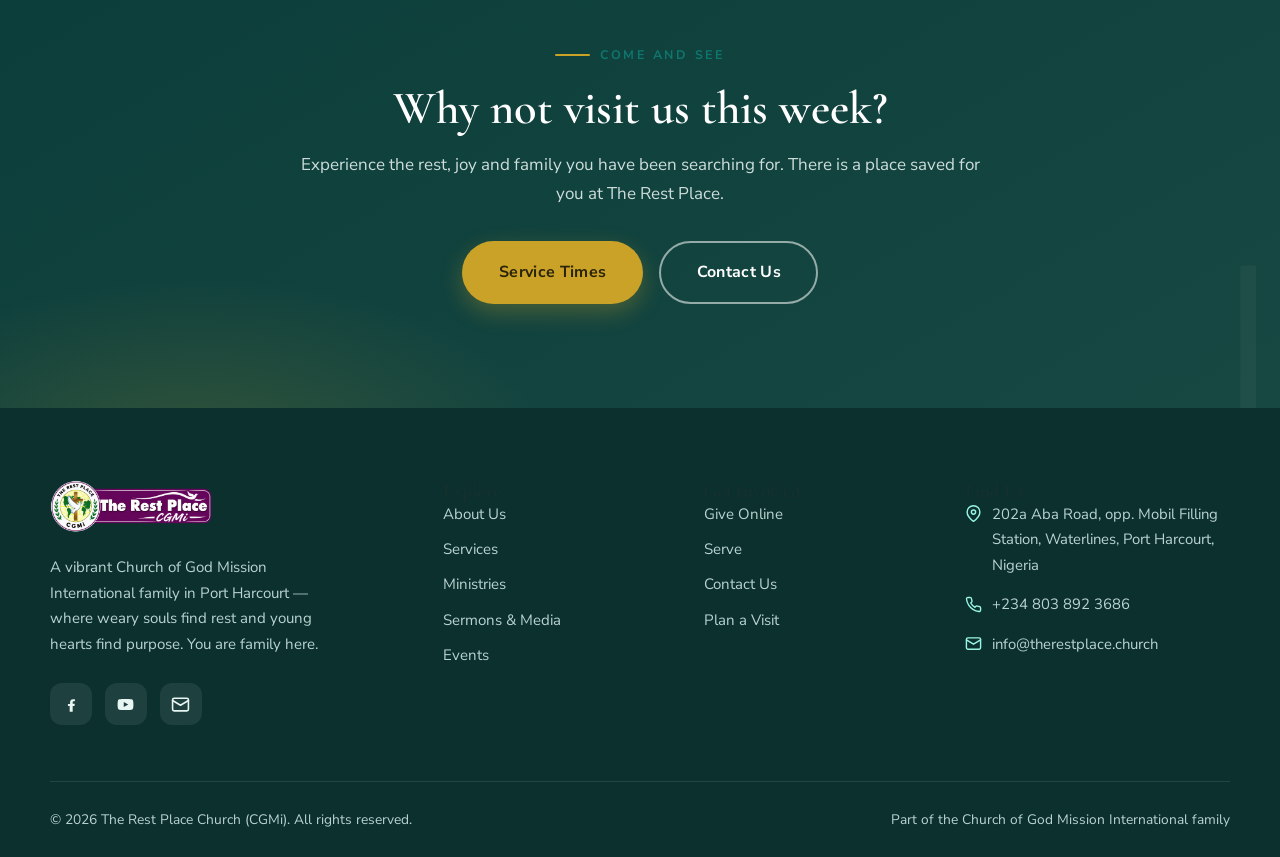
==== commit 99f94253: "Add installable mobile app (PWA) with complete offline KJV Bible - PWA manifest, service worker, app" ====
--- a/about.html
+++ b/about.html
@@ -10,6 +10,13 @@
   <link rel="preconnect" href="https://fonts.googleapis.com">
   <link rel="preconnect" href="https://fonts.gstatic.com" crossorigin>
   <link href="https://fonts.googleapis.com/css2?family=Cormorant+Garamond:ital,wght@0,400;0,600;0,700;1,400&family=Nunito+Sans:wght@400;600;700;800&display=swap" rel="stylesheet">
+  <link rel="manifest" href="manifest.json">
+  <link rel="apple-touch-icon" href="apple-touch-icon.png">
+  <link rel="apple-touch-startup-image" href="splash.png">
+  <meta name="mobile-web-app-capable" content="yes">
+  <meta name="apple-mobile-web-app-capable" content="yes">
+  <meta name="apple-mobile-web-app-status-bar-style" content="black-translucent">
+  <meta name="apple-mobile-web-app-title" content="The Rest Place">
   <link rel="stylesheet" href="css/style.css">
 </head>
 <body>
@@ -26,6 +33,7 @@
       <a href="services.html">Services</a>
       <a href="ministries.html">Ministries</a>
       <a href="sermons.html">Sermons</a>
+      <a href="bible.html">Bible</a>
       <a href="events.html">Events</a>
       <a href="contact.html">Contact</a>
     </div>
--- a/css/style.css
+++ b/css/style.css
@@ -1903,3 +1903,419 @@
     animation: none;
   }
 }
+
+/* ==========================================================================
+   Utilities
+   ========================================================================== */
+.visually-hidden {
+  position: absolute !important;
+  width: 1px;
+  height: 1px;
+  margin: -1px;
+  padding: 0;
+  overflow: hidden;
+  clip: rect(0 0 0 0);
+  white-space: nowrap;
+  border: 0;
+}
+
+.page-hero--compact {
+  padding: clamp(2.4rem, 6vw, 3.8rem) 0;
+}
+
+.page-hero--compact p { font-size: 1.05rem; }
+
+/* ==========================================================================
+   Holy Bible reader
+   ========================================================================== */
+.bible-shell {
+  padding: clamp(1.5rem, 4vw, 2.75rem) var(--gutter) clamp(4rem, 8vw, 5.5rem);
+}
+
+.bible-toolbar {
+  position: sticky;
+  top: 76px;
+  z-index: 40;
+  background: rgba(255, 255, 255, 0.92);
+  backdrop-filter: blur(10px);
+  -webkit-backdrop-filter: blur(10px);
+  border: 1px solid var(--clr-line);
+  border-radius: var(--radius);
+  box-shadow: var(--shadow-sm);
+  padding: 0.85rem;
+  display: grid;
+  gap: 0.7rem;
+  margin-bottom: 2rem;
+}
+
+.bible-toolbar__row {
+  display: flex;
+  align-items: center;
+  gap: 0.7rem;
+  flex-wrap: wrap;
+}
+
+.bible-toolbar__row--secondary {
+  justify-content: space-between;
+}
+
+.bible-selects {
+  display: flex;
+  gap: 0.55rem;
+  flex: 1;
+  min-width: 220px;
+}
+
+.bible-select {
+  appearance: none;
+  -webkit-appearance: none;
+  flex: 1;
+  min-width: 0;
+  font-family: var(--font-sans);
+  font-weight: 700;
+  font-size: 0.95rem;
+  color: var(--clr-ink);
+  background:
+    url("data:image/svg+xml;charset=UTF-8,%3Csvg xmlns='http://www.w3.org/2000/svg' width='12' height='8' viewBox='0 0 12 8'%3E%3Cpath d='M1 1l5 5 5-5' fill='none' stroke='%230f766e' stroke-width='2' stroke-linecap='round'/%3E%3C/svg%3E")
+    no-repeat right 0.9rem center,
+    var(--clr-surface-soft);
+  border: 1px solid var(--clr-line);
+  border-radius: 999px;
+  padding: 0.62rem 2.4rem 0.62rem 1.05rem;
+  cursor: pointer;
+  transition: border-color 0.2s ease, box-shadow 0.2s ease;
+}
+
+.bible-select:focus {
+  outline: none;
+  border-color: var(--clr-primary);
+  box-shadow: 0 0 0 3px rgba(15, 118, 110, 0.15);
+}
+
+.bible-select--chapter { flex: 0 0 auto; max-width: 130px; }
+
+.bible-nav-btns,
+.bible-font-controls {
+  display: flex;
+  gap: 0.45rem;
+  flex: none;
+}
+
+.bible-icon-btn {
+  width: 42px;
+  height: 42px;
+  display: inline-flex;
+  align-items: center;
+  justify-content: center;
+  border-radius: 50%;
+  border: 1px solid var(--clr-line);
+  background: var(--clr-surface);
+  color: var(--clr-primary);
+  transition: all 0.2s ease;
+}
+
+.bible-icon-btn:hover {
+  background: var(--clr-primary);
+  border-color: var(--clr-primary);
+  color: #fff;
+  transform: translateY(-1px);
+}
+
+/* ---------- Search ---------- */
+.bible-search {
+  position: relative;
+  flex: 1 1 260px;
+  min-width: 0;
+}
+
+.bible-search__icon {
+  position: absolute;
+  left: 1rem;
+  top: 50%;
+  transform: translateY(-50%);
+  color: var(--clr-ink-faint);
+  pointer-events: none;
+}
+
+.bible-search input {
+  width: 100%;
+  font-family: var(--font-sans);
+  font-size: 0.95rem;
+  color: var(--clr-ink);
+  background: var(--clr-surface-soft);
+  border: 1px solid var(--clr-line);
+  border-radius: 999px;
+  padding: 0.66rem 2.6rem 0.66rem 2.65rem;
+  transition: border-color 0.2s ease, box-shadow 0.2s ease;
+}
+
+.bible-search input::placeholder { color: var(--clr-ink-faint); }
+
+.bible-search input:focus {
+  outline: none;
+  border-color: var(--clr-primary);
+  box-shadow: 0 0 0 3px rgba(15, 118, 110, 0.15);
+}
+
+.bible-search__clear {
+  position: absolute;
+  right: 0.55rem;
+  top: 50%;
+  transform: translateY(-50%);
+  width: 28px;
+  height: 28px;
+  border: none;
+  border-radius: 50%;
+  background: var(--clr-line);
+  color: var(--clr-ink-soft);
+  font-size: 1.05rem;
+  line-height: 1;
+}
+
+.bible-search__results {
+  position: absolute;
+  top: calc(100% + 10px);
+  left: 0;
+  right: 0;
+  max-height: min(60vh, 480px);
+  overflow-y: auto;
+  background: var(--clr-surface);
+  border: 1px solid var(--clr-line);
+  border-radius: var(--radius);
+  box-shadow: var(--shadow-lg);
+  padding: 0.5rem;
+  z-index: 60;
+}
+
+.bible-search__count {
+  font-size: 0.78rem;
+  font-weight: 800;
+  text-transform: uppercase;
+  letter-spacing: 0.14em;
+  color: var(--clr-ink-faint);
+  padding: 0.5rem 0.75rem 0.35rem;
+}
+
+.bible-search__empty {
+  padding: 0.9rem 0.75rem;
+  color: var(--clr-ink-soft);
+  font-size: 0.95rem;
+}
+
+.bible-search__result {
+  display: block;
+  width: 100%;
+  text-align: left;
+  background: none;
+  border: none;
+  border-radius: 10px;
+  padding: 0.6rem 0.75rem;
+  cursor: pointer;
+  transition: background 0.15s ease;
+}
+
+.bible-search__result:hover { background: var(--clr-surface-soft); }
+
+.bible-search__ref {
+  display: block;
+  font-family: var(--font-serif);
+  font-weight: 700;
+  font-size: 1.02rem;
+  color: var(--clr-primary);
+  margin-bottom: 0.1rem;
+}
+
+.bible-search__text {
+  display: block;
+  font-size: 0.92rem;
+  line-height: 1.55;
+  color: var(--clr-ink-soft);
+}
+
+.bible-search__text mark {
+  background: rgba(201, 162, 39, 0.32);
+  color: inherit;
+  border-radius: 3px;
+  padding: 0 2px;
+}
+
+/* ---------- Chapter reading pane ---------- */
+.bible-reader {
+  max-width: 780px;
+  margin-inline: auto;
+}
+
+.bible-chapter-head {
+  display: flex;
+  align-items: baseline;
+  justify-content: space-between;
+  gap: 1rem;
+  flex-wrap: wrap;
+  border-bottom: 2px solid var(--clr-accent);
+  padding-bottom: 0.9rem;
+  margin-bottom: 1.6rem;
+}
+
+.bible-chapter-head h2 {
+  font-size: clamp(1.9rem, 4vw, 2.6rem);
+  margin: 0;
+}
+
+.bible-status {
+  font-size: 0.82rem;
+  font-weight: 700;
+  letter-spacing: 0.1em;
+  text-transform: uppercase;
+  color: var(--clr-ink-faint);
+}
+
+.bible-text {
+  font-family: var(--font-serif);
+  font-size: 19px;
+  line-height: 1.95;
+  color: #22403d;
+}
+
+.bible-text .verse { padding-right: 0.18rem; }
+
+.bible-text .verse__num {
+  font-family: var(--font-sans);
+  font-size: 0.62em;
+  font-weight: 800;
+  color: var(--clr-accent);
+  vertical-align: super;
+  margin-right: 0.28em;
+  user-select: none;
+}
+
+.bible-text .verse.is-highlighted {
+  background: linear-gradient(120deg, rgba(201, 162, 39, 0.22), rgba(201, 162, 39, 0.08));
+  border-radius: 6px;
+  box-shadow: 0 0 0 6px rgba(201, 162, 39, 0.14);
+  transition: box-shadow 0.4s ease;
+}
+
+.bible-pager {
+  display: flex;
+  justify-content: space-between;
+  gap: 1rem;
+  margin-top: 2.6rem;
+  padding-top: 1.6rem;
+  border-top: 1px solid var(--clr-line);
+}
+
+@media (max-width: 640px) {
+  .bible-toolbar { top: 68px; }
+  .bible-select--chapter { max-width: 108px; }
+  .bible-pager .btn { flex: 1; }
+}
+
+/* ==========================================================================
+   Install app modal
+   ========================================================================== */
+.install-overlay {
+  position: fixed;
+  inset: 0;
+  z-index: 200;
+  display: flex;
+  align-items: center;
+  justify-content: center;
+  padding: var(--gutter);
+  background: rgba(11, 40, 37, 0.62);
+  backdrop-filter: blur(6px);
+  -webkit-backdrop-filter: blur(6px);
+  opacity: 0;
+  visibility: hidden;
+  transition: opacity 0.25s ease, visibility 0.25s ease;
+}
+
+.install-overlay.is-open {
+  opacity: 1;
+  visibility: visible;
+}
+
+.install-modal {
+  width: min(460px, 100%);
+  background: var(--clr-surface);
+  border-radius: var(--radius-lg);
+  box-shadow: var(--shadow-lg);
+  padding: 2.2rem 2rem 2rem;
+  text-align: center;
+  transform: translateY(16px) scale(0.97);
+  transition: transform 0.25s ease;
+  position: relative;
+}
+
+.install-overlay.is-open .install-modal { transform: translateY(0) scale(1); }
+
+.install-modal__icon {
+  width: 74px;
+  height: 74px;
+  margin: 0 auto 1.1rem;
+  border-radius: 20px;
+  object-fit: cover;
+  box-shadow: var(--shadow);
+}
+
+.install-modal h3 {
+  font-size: 1.65rem;
+  margin-bottom: 0.5rem;
+}
+
+.install-modal > p {
+  color: var(--clr-ink-soft);
+  font-size: 0.98rem;
+  margin-bottom: 1.4rem;
+}
+
+.install-steps {
+  list-style: none;
+  counter-reset: step;
+  text-align: left;
+  display: grid;
+  gap: 0.75rem;
+  margin-bottom: 1.6rem;
+}
+
+.install-steps li {
+  counter-increment: step;
+  display: flex;
+  align-items: flex-start;
+  gap: 0.8rem;
+  background: var(--clr-surface-soft);
+  border: 1px solid var(--clr-line);
+  border-radius: 14px;
+  padding: 0.8rem 1rem;
+  font-size: 0.94rem;
+  color: var(--clr-ink);
+}
+
+.install-steps li::before {
+  content: counter(step);
+  flex: none;
+  width: 26px;
+  height: 26px;
+  border-radius: 50%;
+  background: var(--clr-primary);
+  color: #fff;
+  font-weight: 800;
+  font-size: 0.82rem;
+  display: inline-flex;
+  align-items: center;
+  justify-content: center;
+  margin-top: 0.1rem;
+}
+
+.install-modal__close {
+  position: absolute;
+  top: 0.9rem;
+  right: 0.9rem;
+  width: 36px;
+  height: 36px;
+  border: none;
+  border-radius: 50%;
+  background: var(--clr-surface-soft);
+  color: var(--clr-ink-soft);
+  font-size: 1.25rem;
+  line-height: 1;
+}
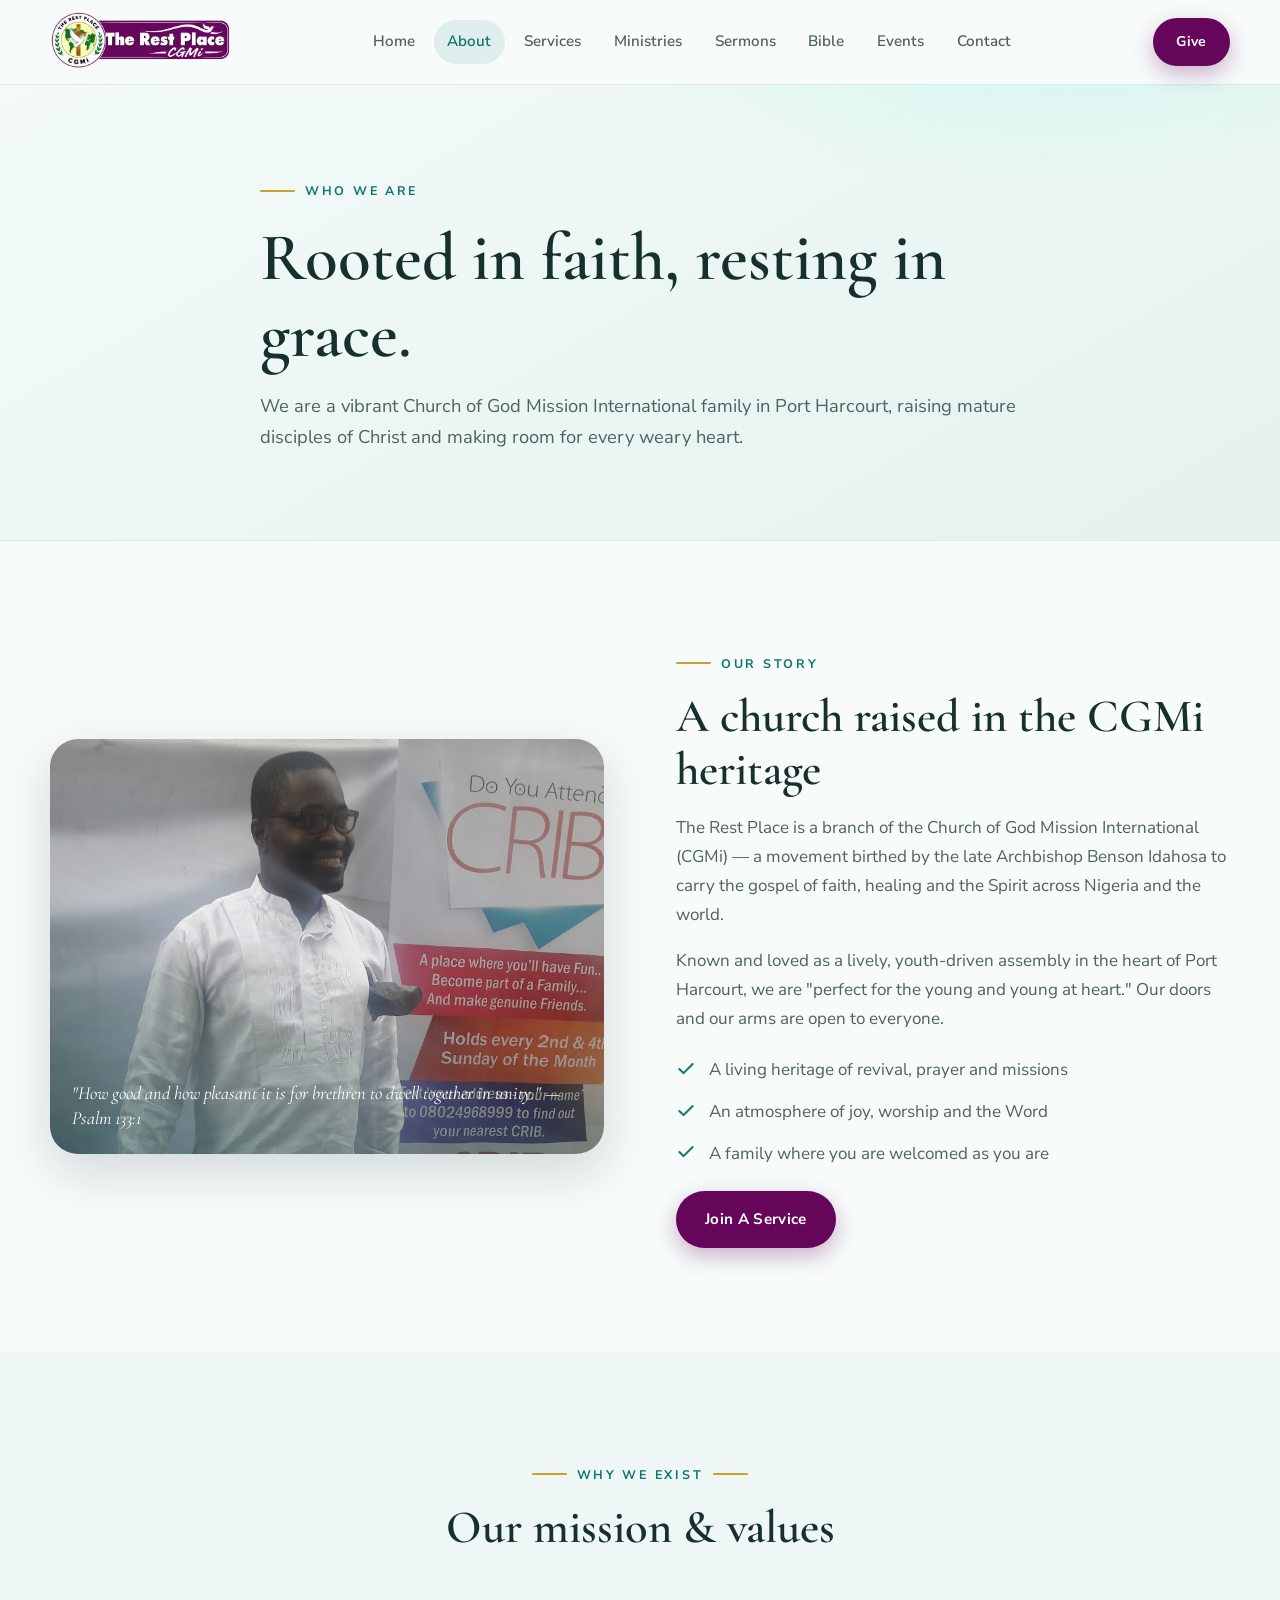
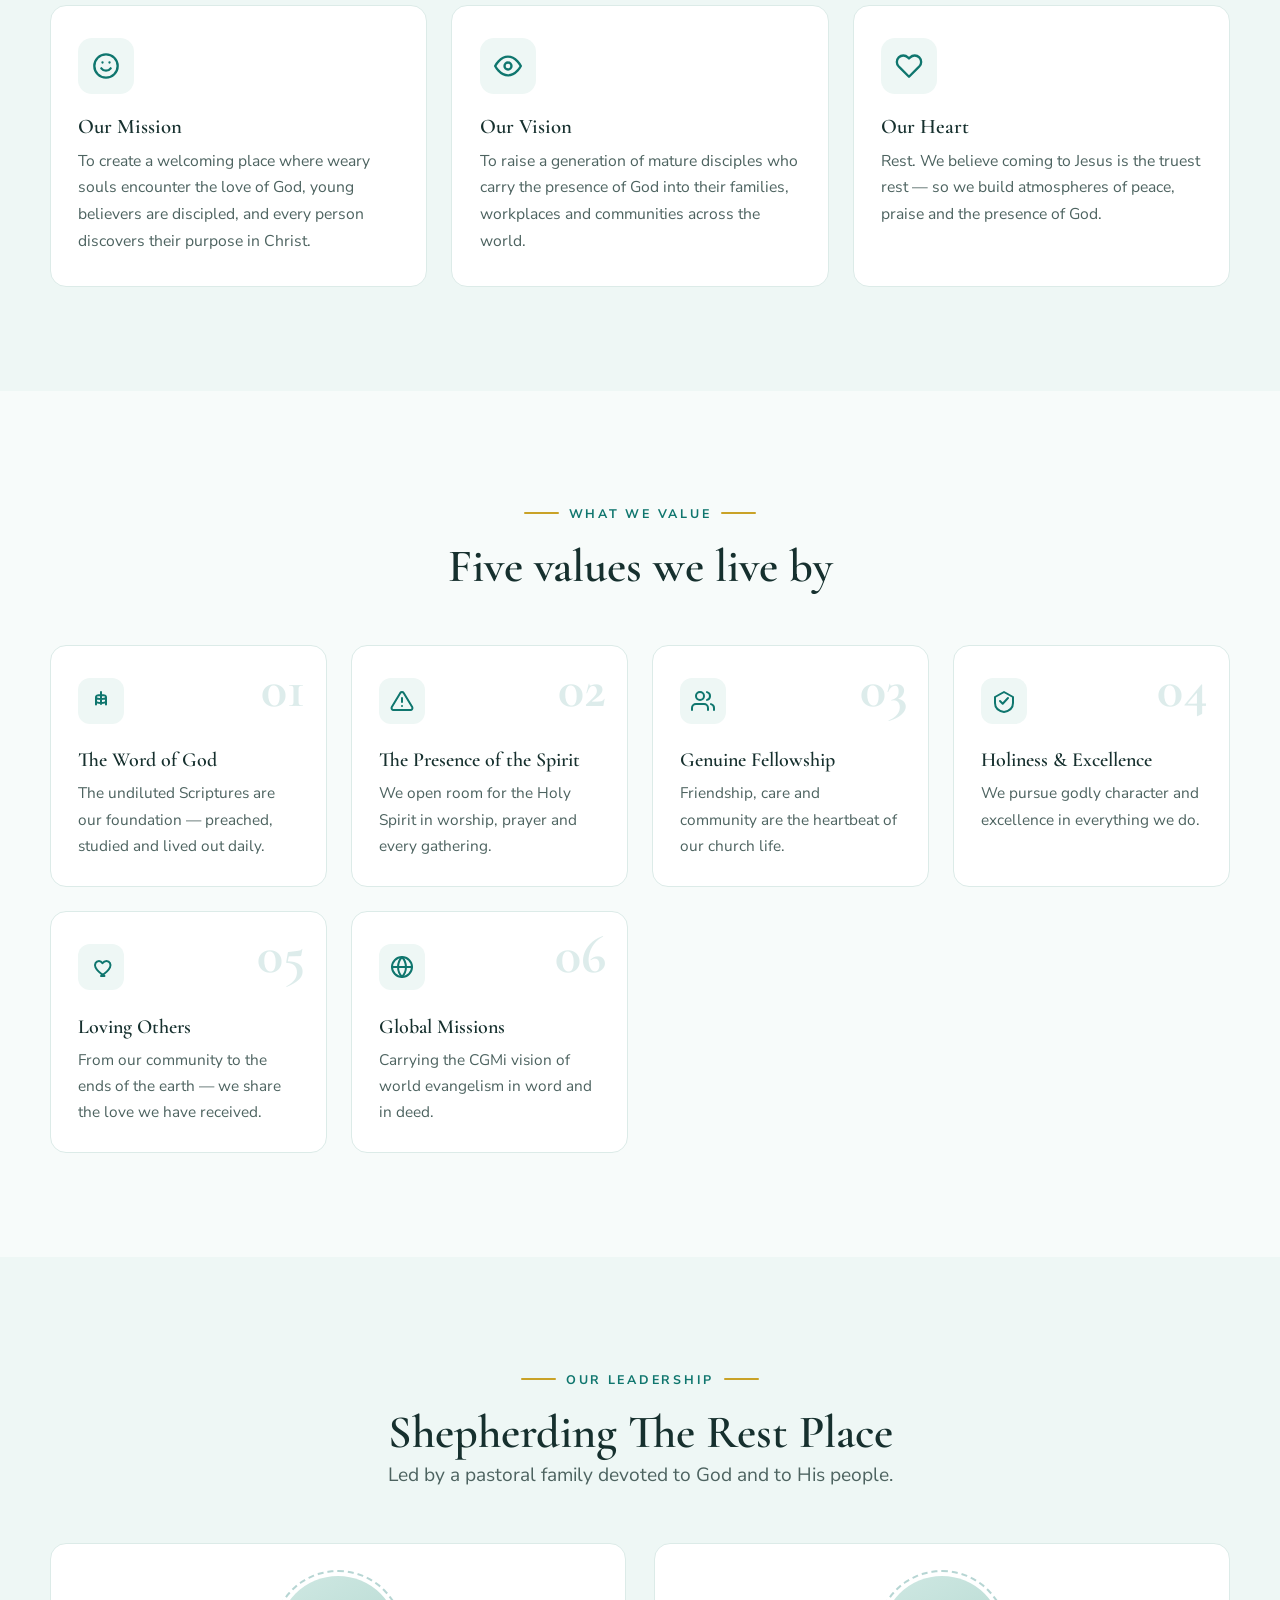
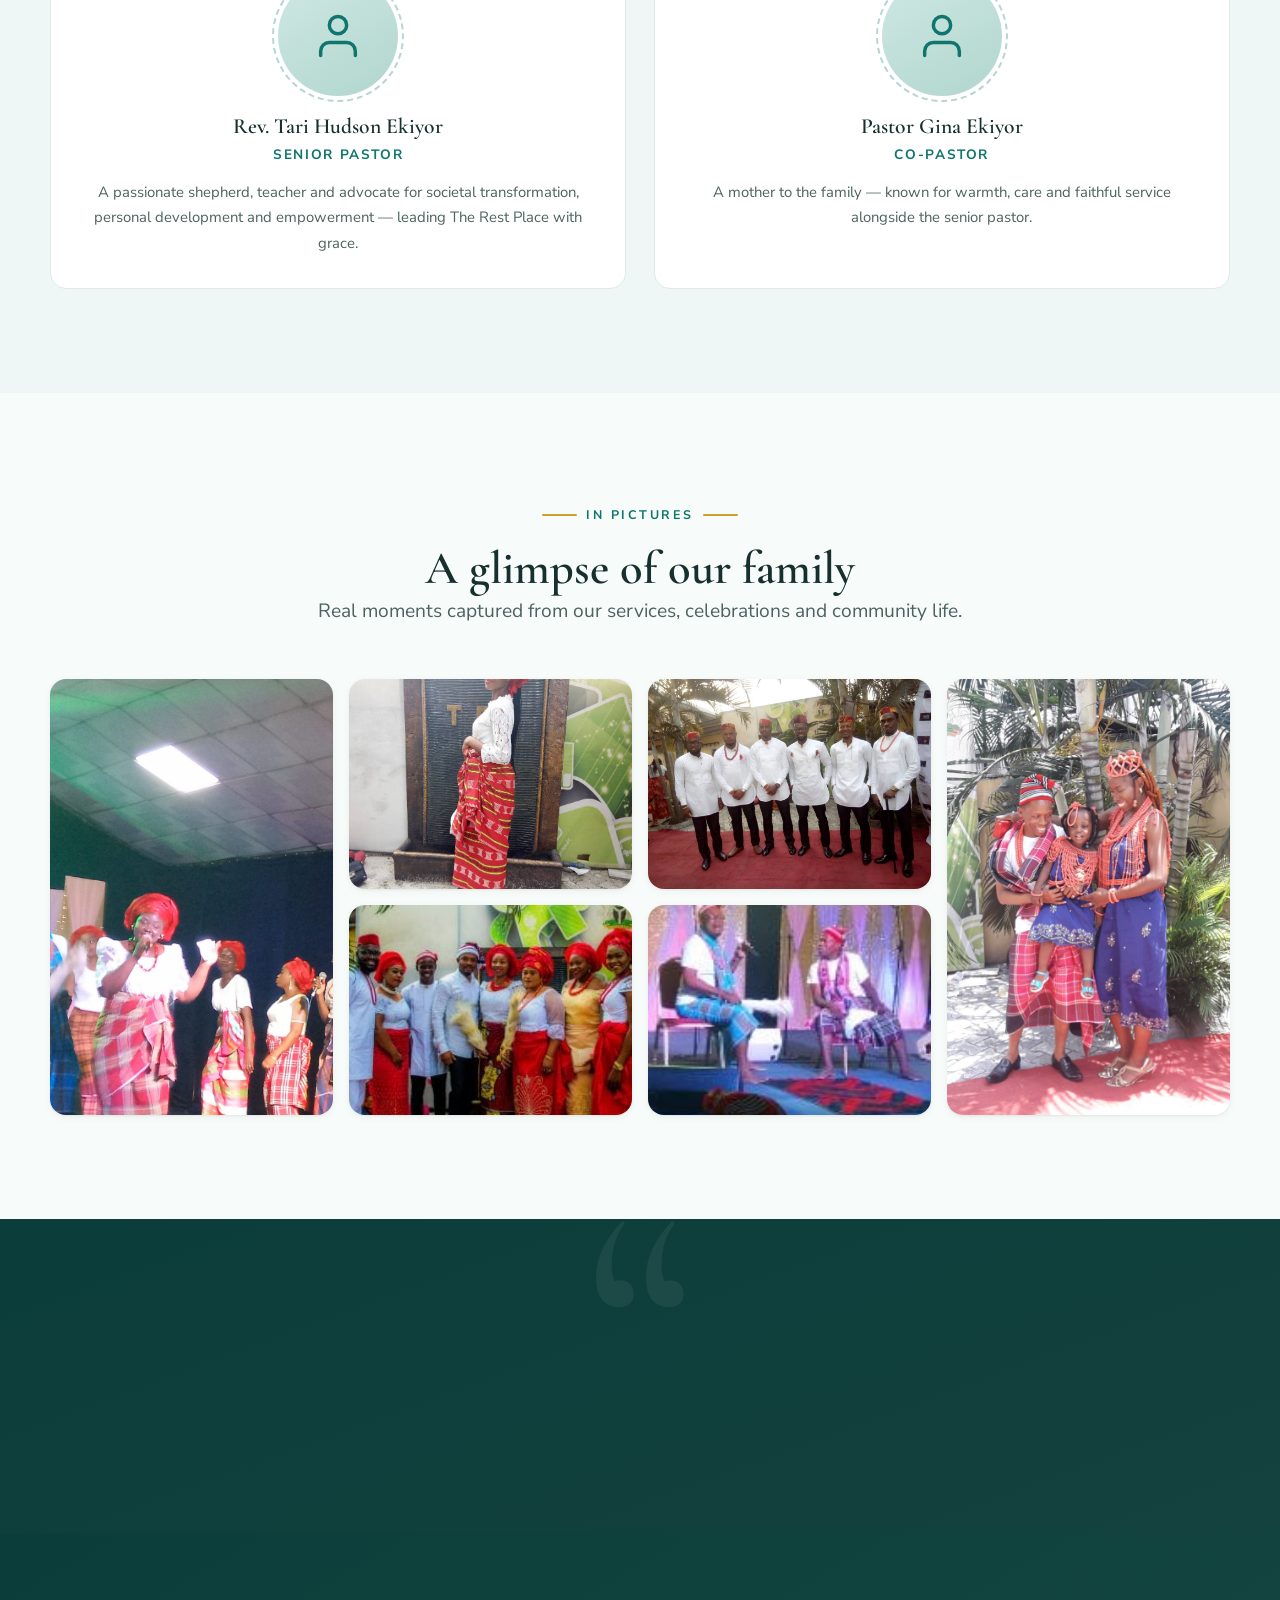
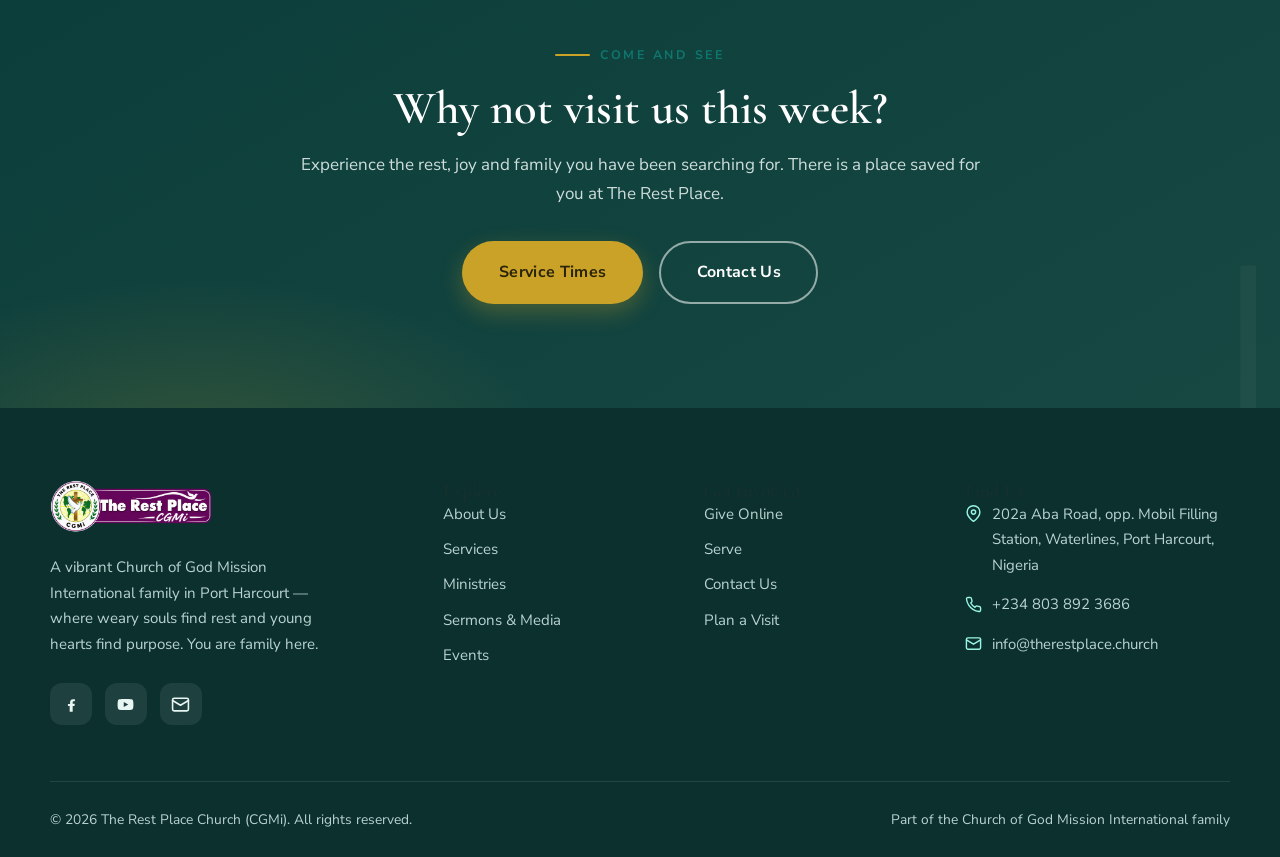
==== commit 18703b0f: "Real splash screens, installable Android APK, smarter Download App button - splash.png now generates" ====
--- a/about.html
+++ b/about.html
@@ -12,7 +12,19 @@
   <link href="https://fonts.googleapis.com/css2?family=Cormorant+Garamond:ital,wght@0,400;0,600;0,700;1,400&family=Nunito+Sans:wght@400;600;700;800&display=swap" rel="stylesheet">
   <link rel="manifest" href="manifest.json">
   <link rel="apple-touch-icon" href="apple-touch-icon.png">
-  <link rel="apple-touch-startup-image" href="splash.png">
+  <link rel="apple-touch-startup-image" href="img/splash/apple-splash-1320x2868.jpg" media="(device-width: 440px) and (device-height: 956px) and (-webkit-device-pixel-ratio: 3)">
+  <link rel="apple-touch-startup-image" href="img/splash/apple-splash-1290x2796.jpg" media="(device-width: 430px) and (device-height: 932px) and (-webkit-device-pixel-ratio: 3)">
+  <link rel="apple-touch-startup-image" href="img/splash/apple-splash-1284x2778.jpg" media="(device-width: 428px) and (device-height: 926px) and (-webkit-device-pixel-ratio: 3)">
+  <link rel="apple-touch-startup-image" href="img/splash/apple-splash-1242x2688.jpg" media="(device-width: 414px) and (device-height: 896px) and (-webkit-device-pixel-ratio: 3)">
+  <link rel="apple-touch-startup-image" href="img/splash/apple-splash-1179x2556.jpg" media="(device-width: 393px) and (device-height: 852px) and (-webkit-device-pixel-ratio: 3)">
+  <link rel="apple-touch-startup-image" href="img/splash/apple-splash-1170x2532.jpg" media="(device-width: 390px) and (device-height: 844px) and (-webkit-device-pixel-ratio: 3)">
+  <link rel="apple-touch-startup-image" href="img/splash/apple-splash-1125x2436.jpg" media="(device-width: 375px) and (device-height: 812px) and (-webkit-device-pixel-ratio: 3)">
+  <link rel="apple-touch-startup-image" href="img/splash/apple-splash-828x1792.jpg" media="(device-width: 414px) and (device-height: 896px) and (-webkit-device-pixel-ratio: 2)">
+  <link rel="apple-touch-startup-image" href="img/splash/apple-splash-750x1334.jpg" media="(device-width: 375px) and (device-height: 667px) and (-webkit-device-pixel-ratio: 2)">
+  <link rel="apple-touch-startup-image" href="img/splash/apple-splash-2048x2732.jpg" media="(device-width: 1024px) and (device-height: 1366px) and (-webkit-device-pixel-ratio: 2)">
+  <link rel="apple-touch-startup-image" href="img/splash/apple-splash-1668x2388.jpg" media="(device-width: 834px) and (device-height: 1194px) and (-webkit-device-pixel-ratio: 2)">
+  <link rel="apple-touch-startup-image" href="img/splash/apple-splash-1640x2360.jpg" media="(device-width: 820px) and (device-height: 1180px) and (-webkit-device-pixel-ratio: 2)">
+  <link rel="apple-touch-startup-image" href="img/splash/apple-splash-1536x2048.jpg" media="(device-width: 768px) and (device-height: 1024px) and (-webkit-device-pixel-ratio: 2)">
   <meta name="mobile-web-app-capable" content="yes">
   <meta name="apple-mobile-web-app-capable" content="yes">
   <meta name="apple-mobile-web-app-status-bar-style" content="black-translucent">
--- a/css/style.css
+++ b/css/style.css
@@ -2319,3 +2319,27 @@
   font-size: 1.25rem;
   line-height: 1;
 }
+
+/* ==========================================================================
+   In-app splash screen (shown while the installed app launches)
+   ========================================================================== */
+.app-splash {
+  position: fixed;
+  inset: 0;
+  z-index: 500;
+  display: flex;
+  align-items: center;
+  justify-content: center;
+  background: #651779;
+}
+
+.app-splash img {
+  width: min(100vw, calc(100dvh * 853 / 1844));
+  max-height: 100dvh;
+  object-fit: contain;
+}
+
+.app-splash.is-fading {
+  opacity: 0;
+  transition: opacity 0.5s ease;
+}
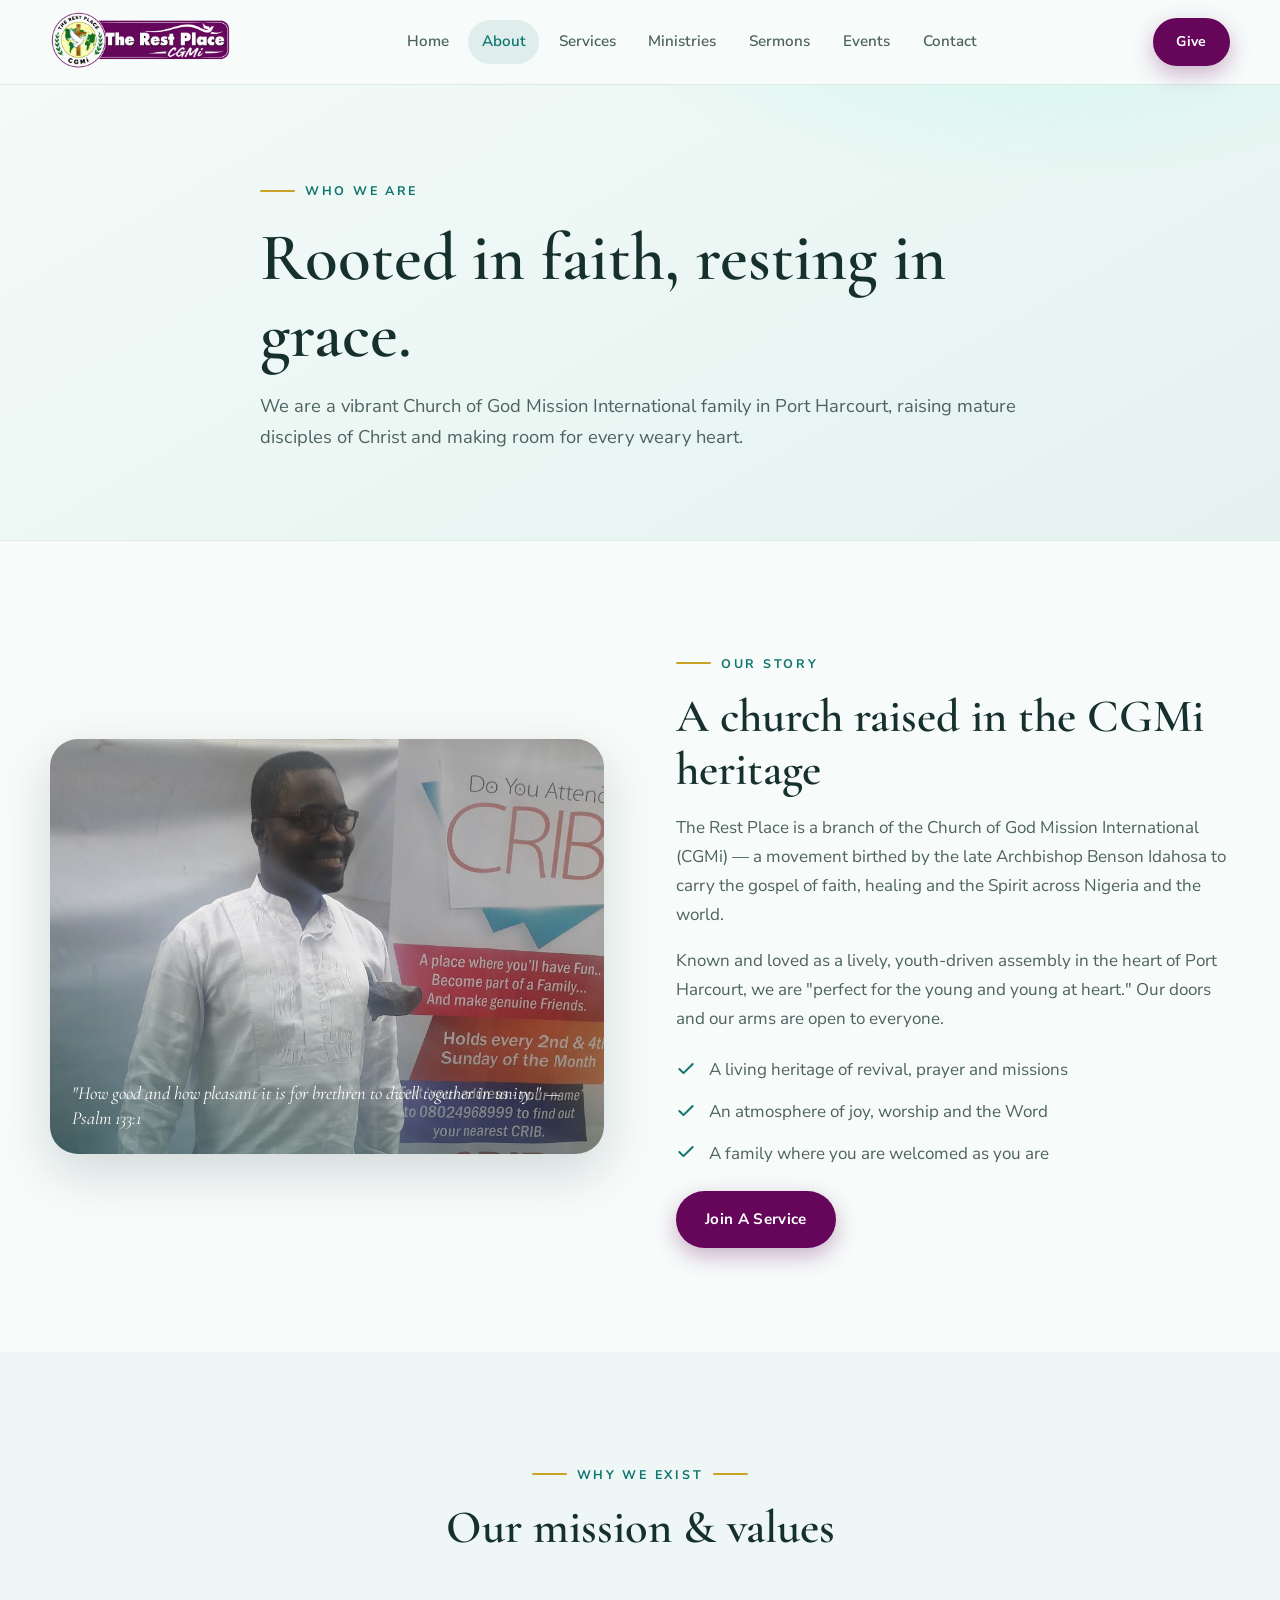
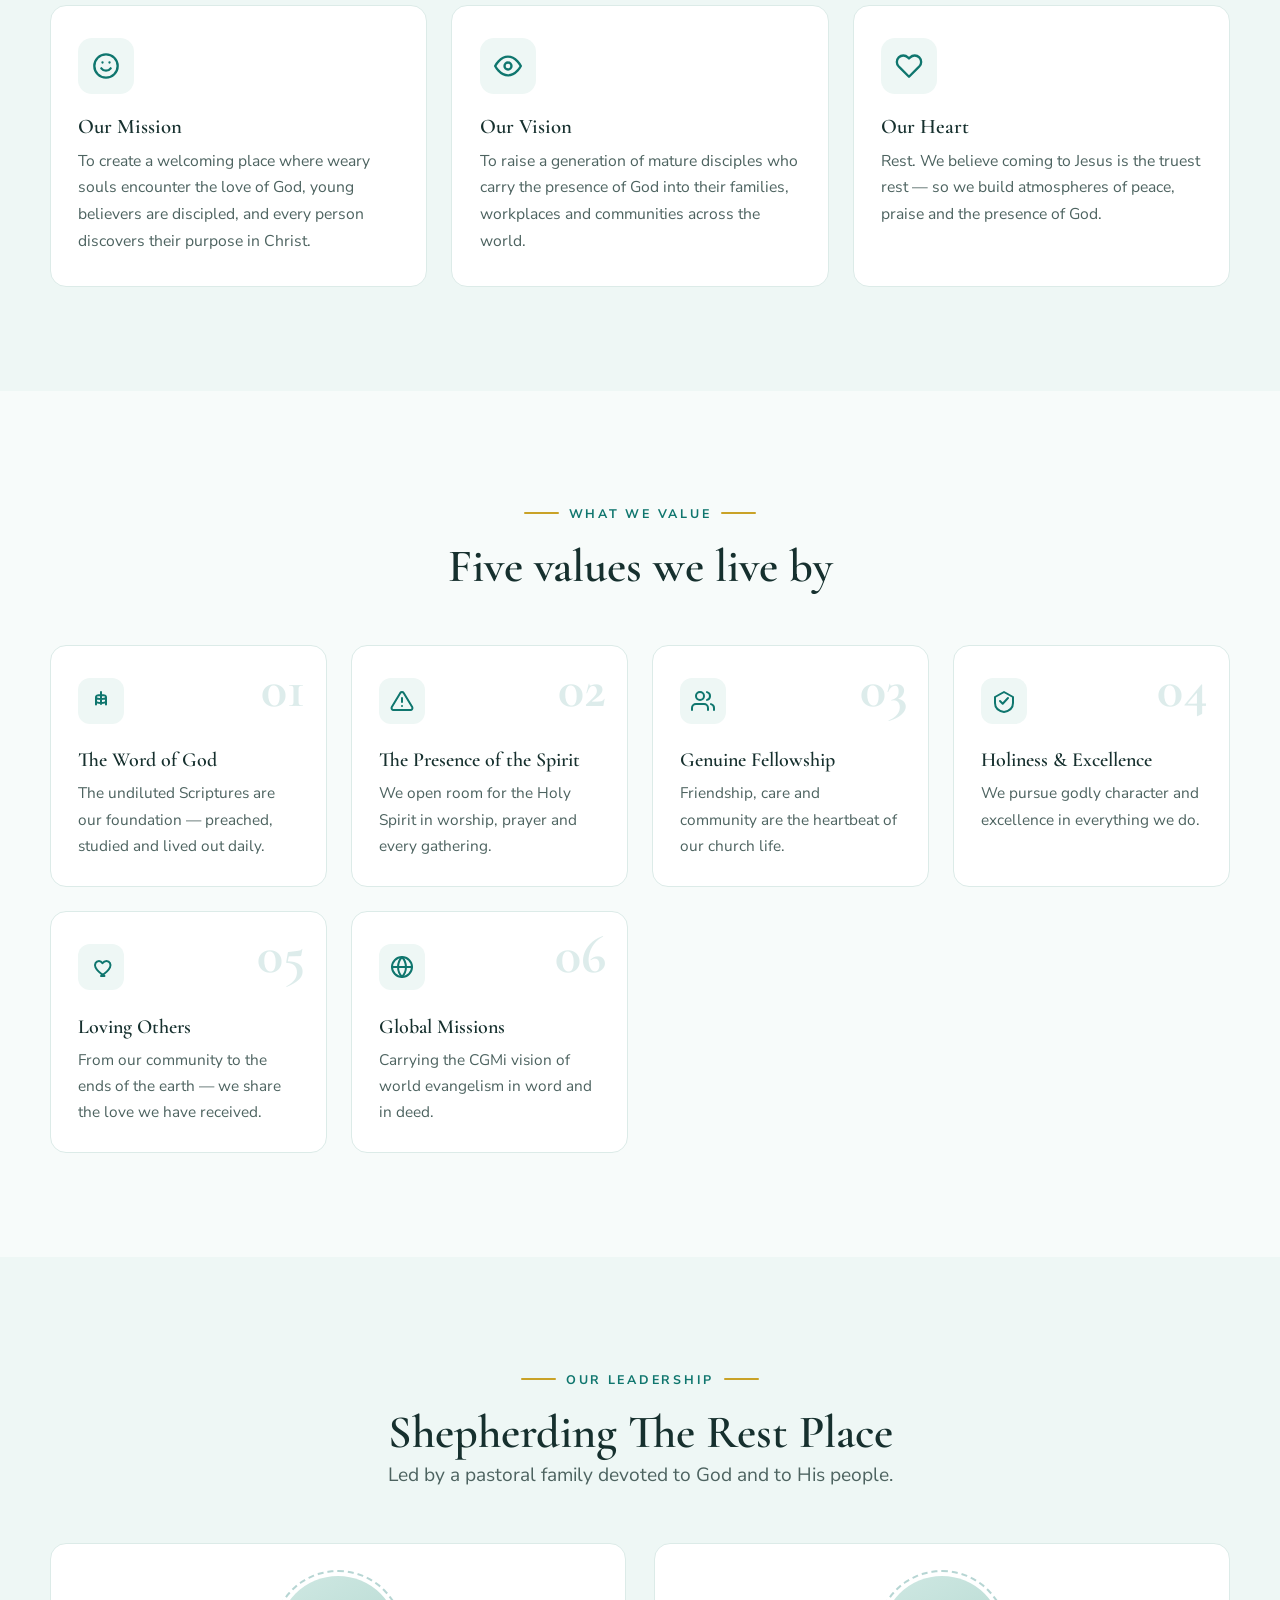
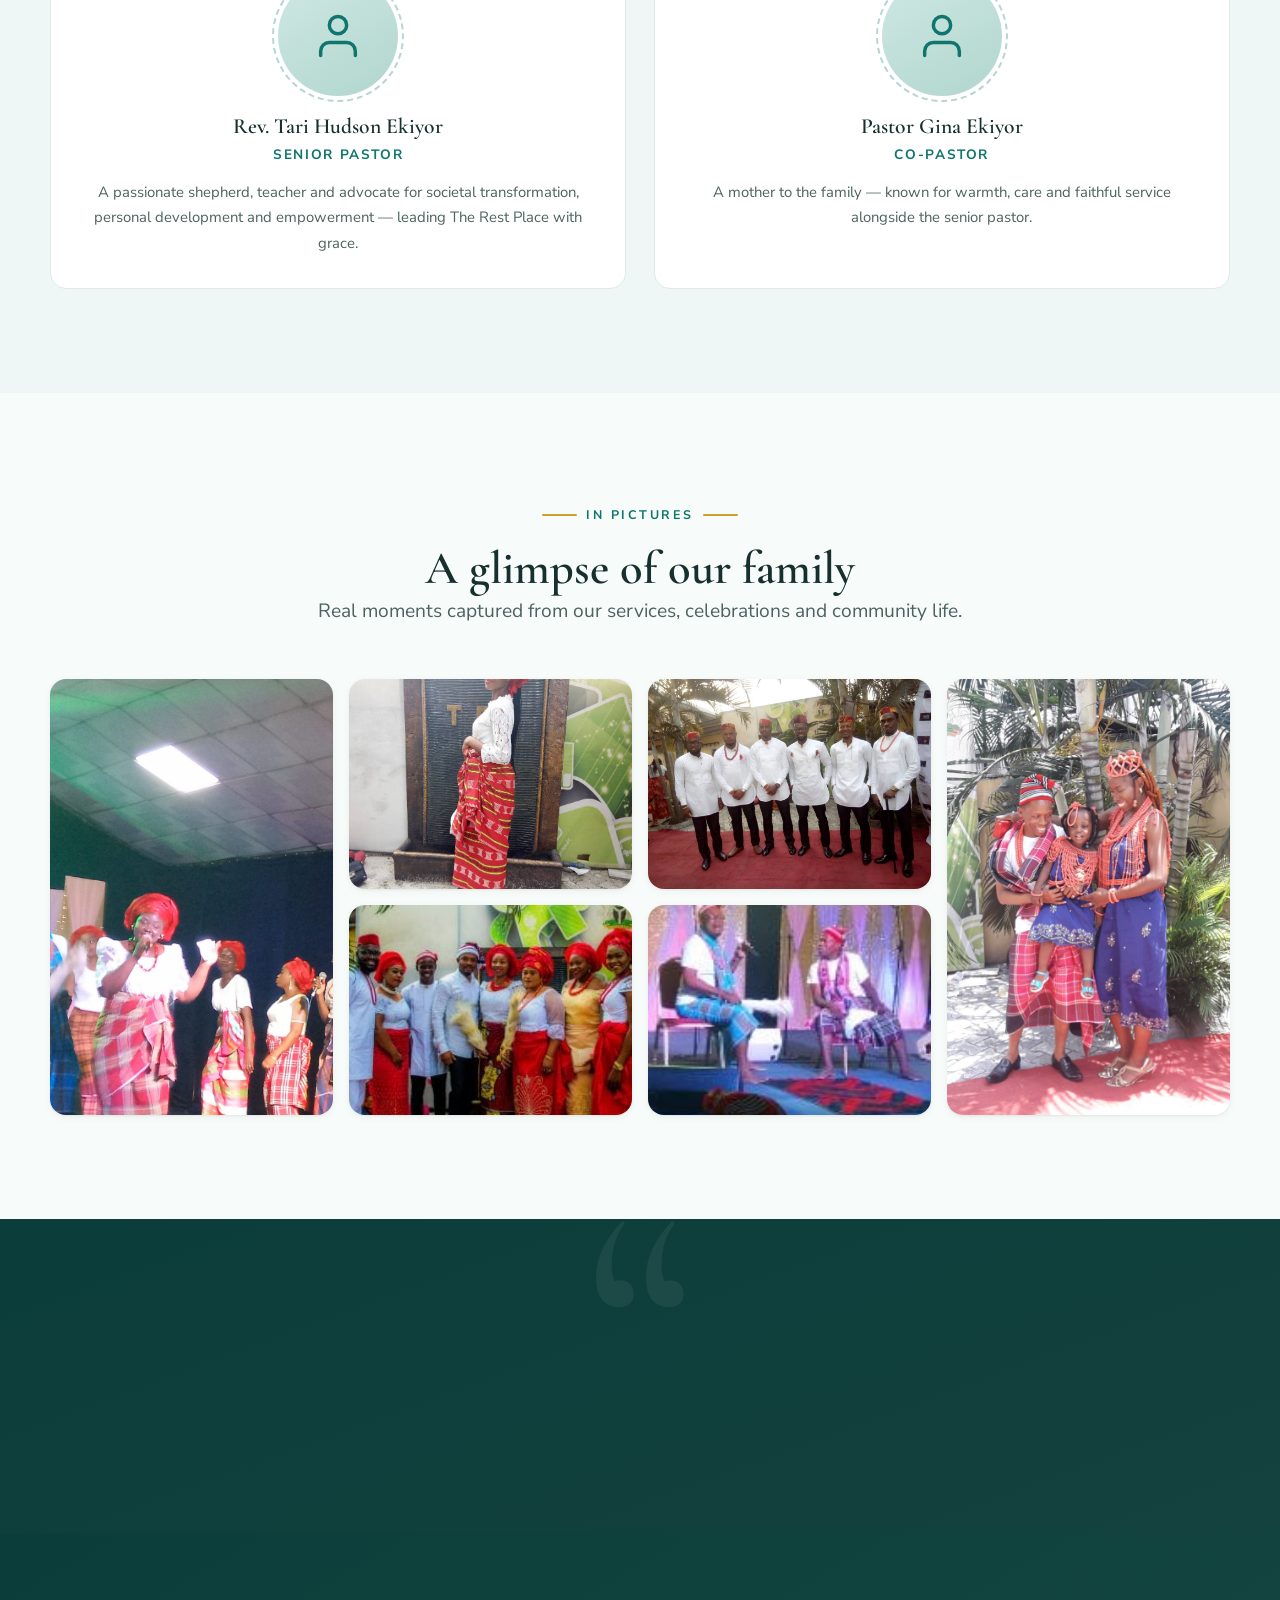
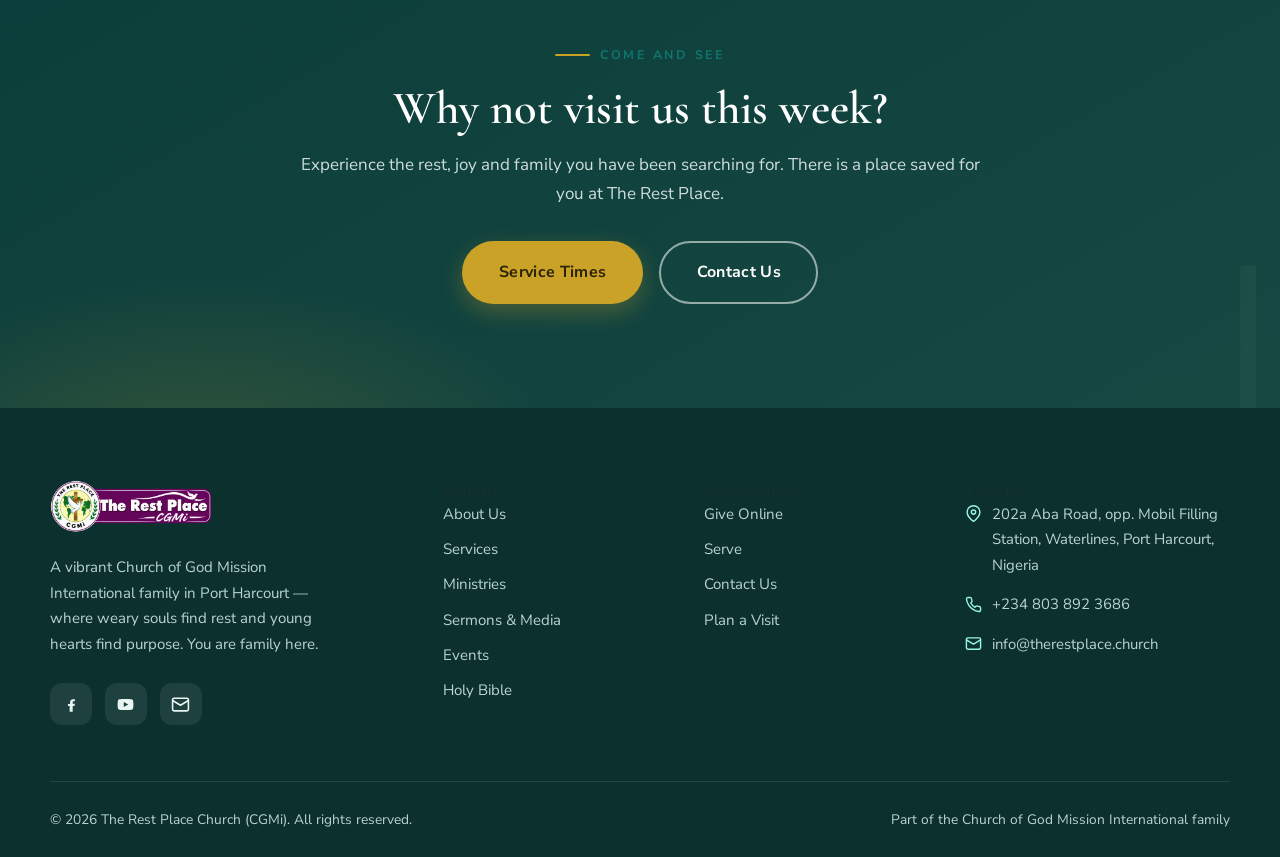
==== commit 003bb8f0: "Move Bible link out of main menu into footer and homepage feature card" ====
--- a/about.html
+++ b/about.html
@@ -45,7 +45,6 @@
       <a href="services.html">Services</a>
       <a href="ministries.html">Ministries</a>
       <a href="sermons.html">Sermons</a>
-      <a href="bible.html">Bible</a>
       <a href="events.html">Events</a>
       <a href="contact.html">Contact</a>
     </div>
@@ -286,6 +285,7 @@
           <a href="ministries.html">Ministries</a>
           <a href="sermons.html">Sermons &amp; Media</a>
           <a href="events.html">Events</a>
+          <a href="bible.html">Holy Bible</a>
         </div>
       </div>
 
